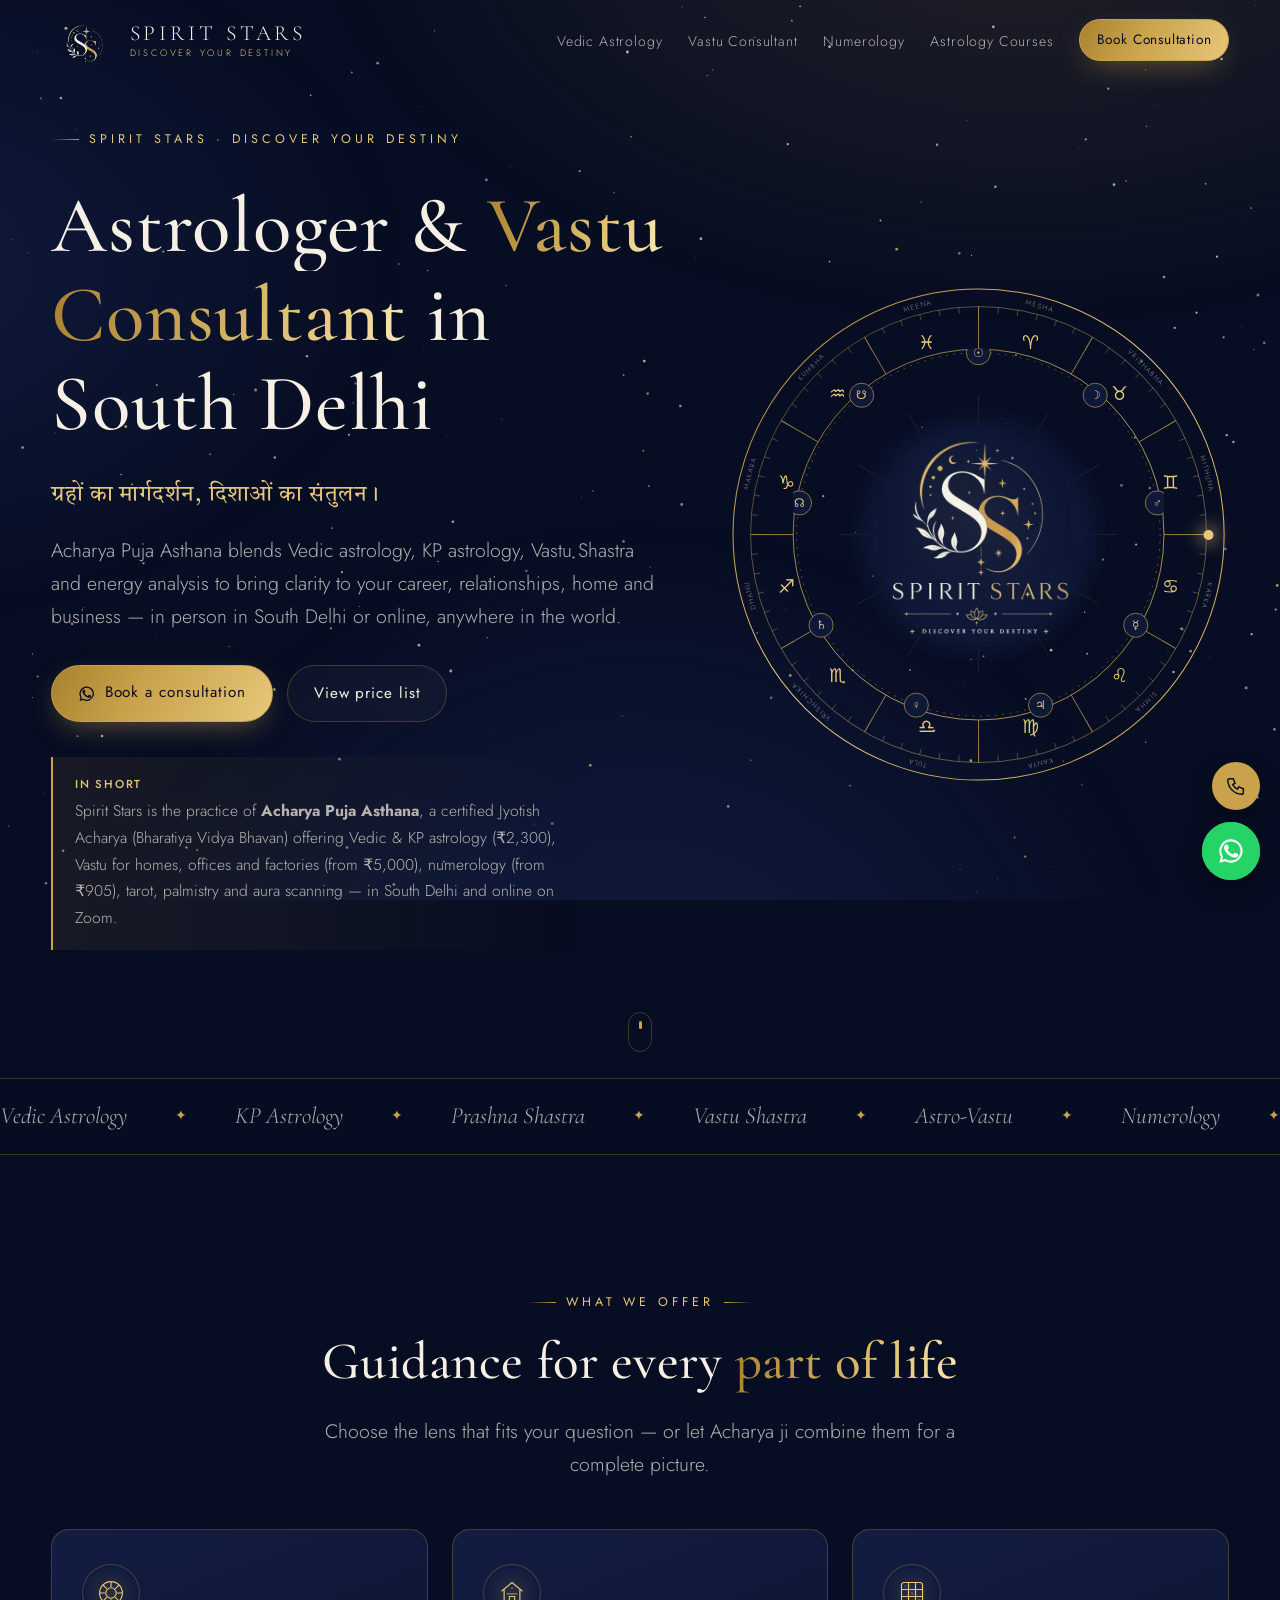
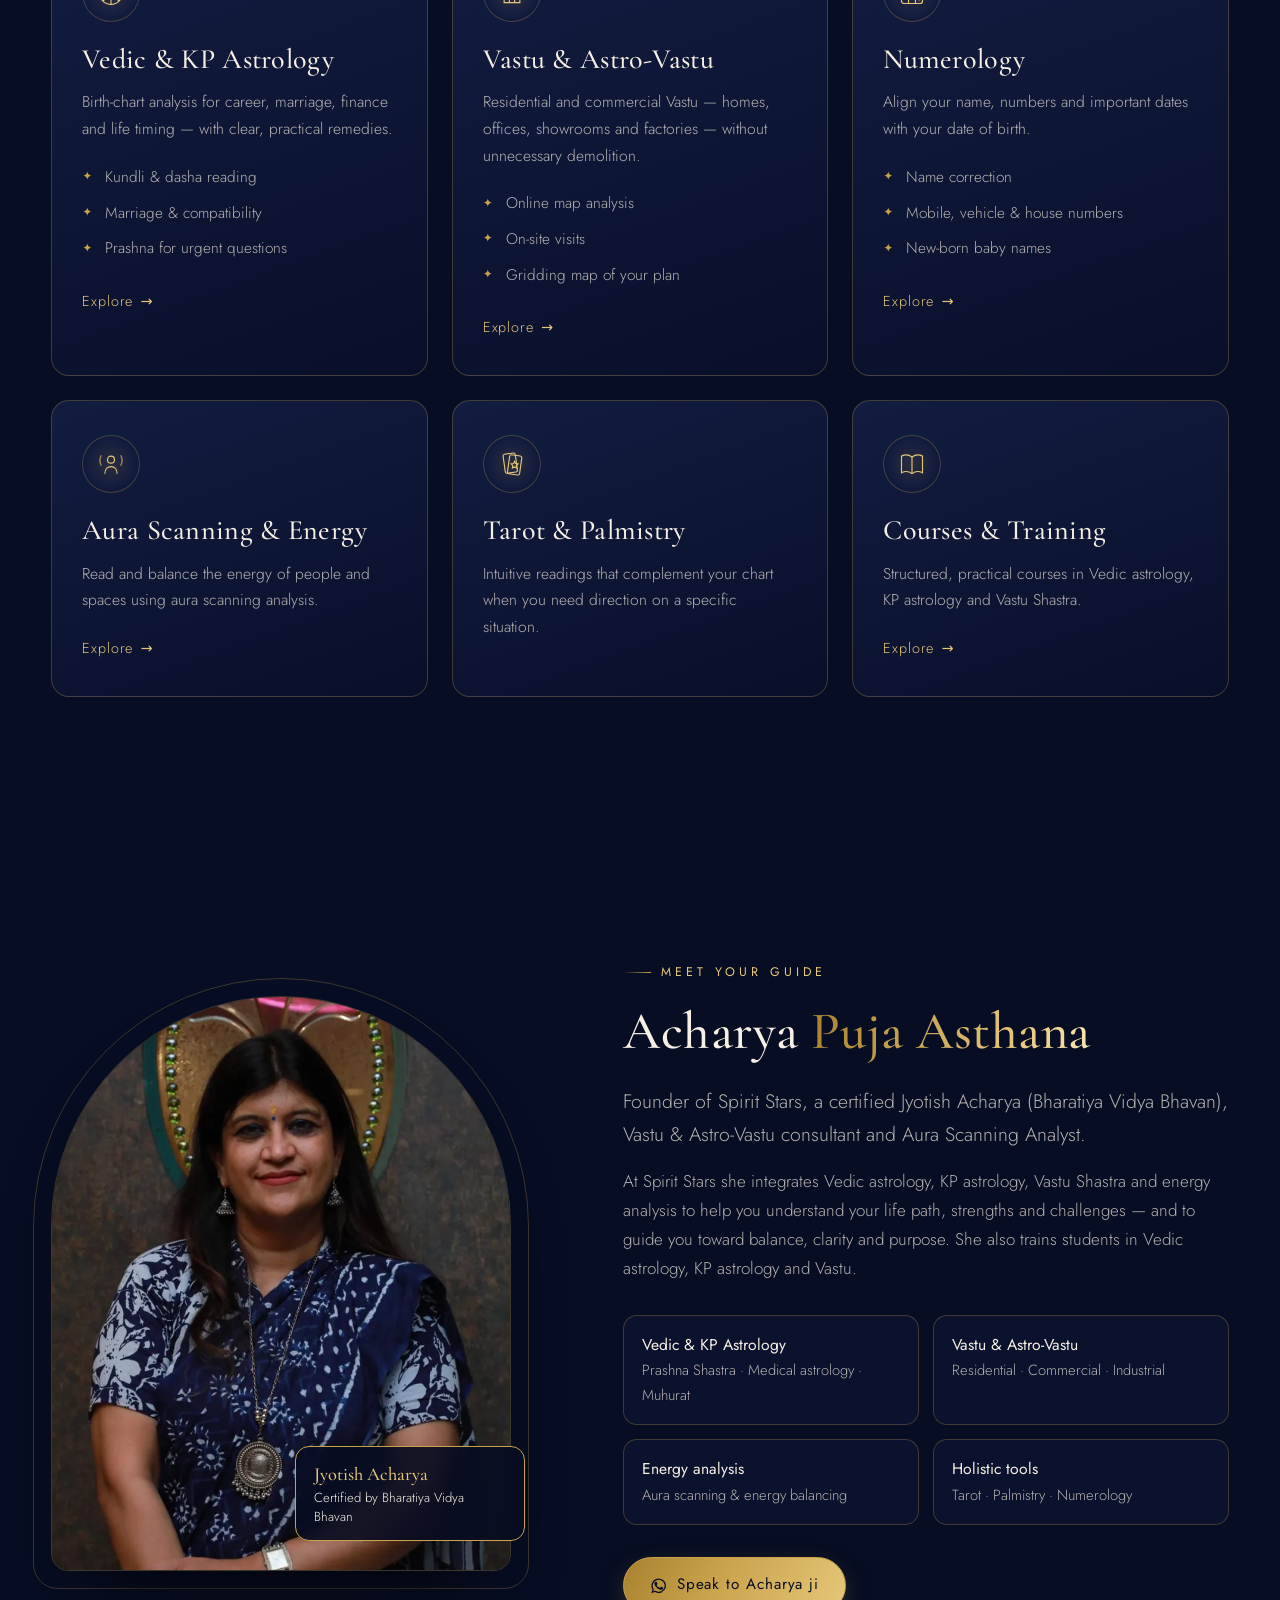
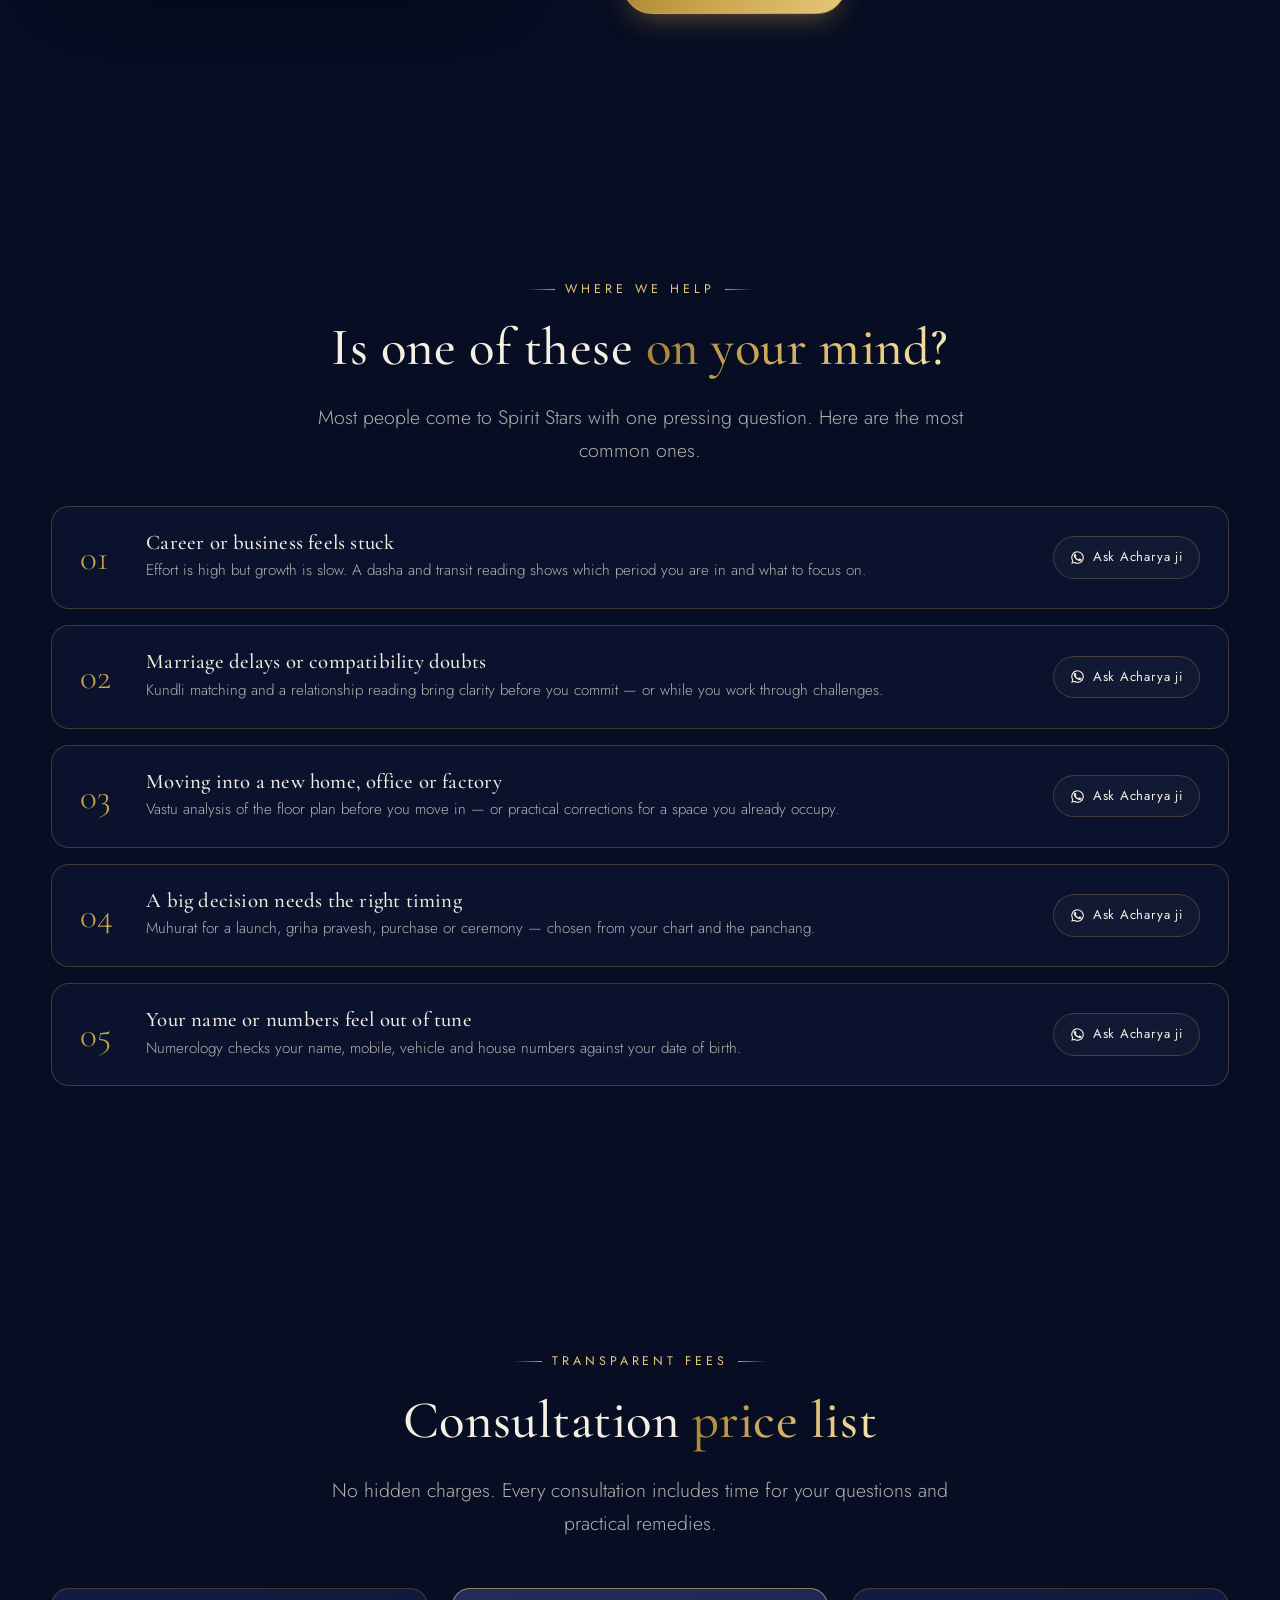
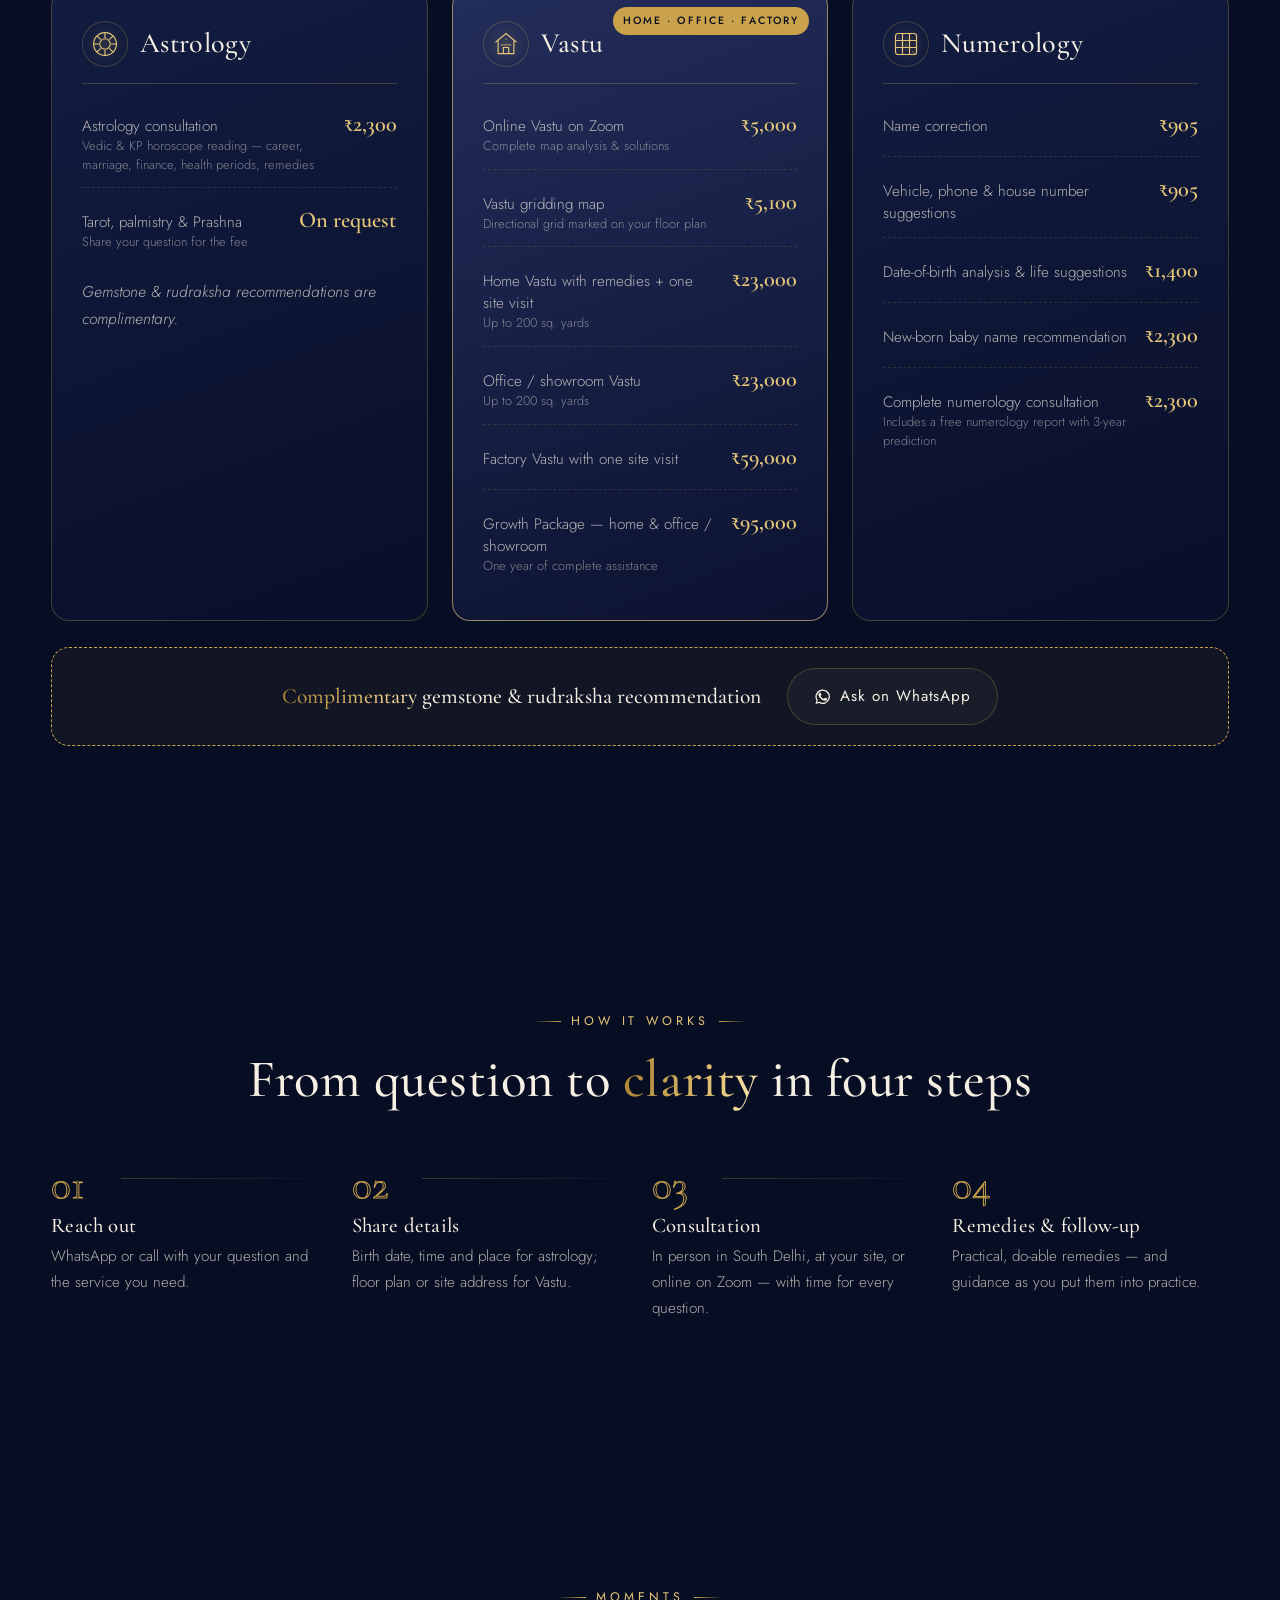
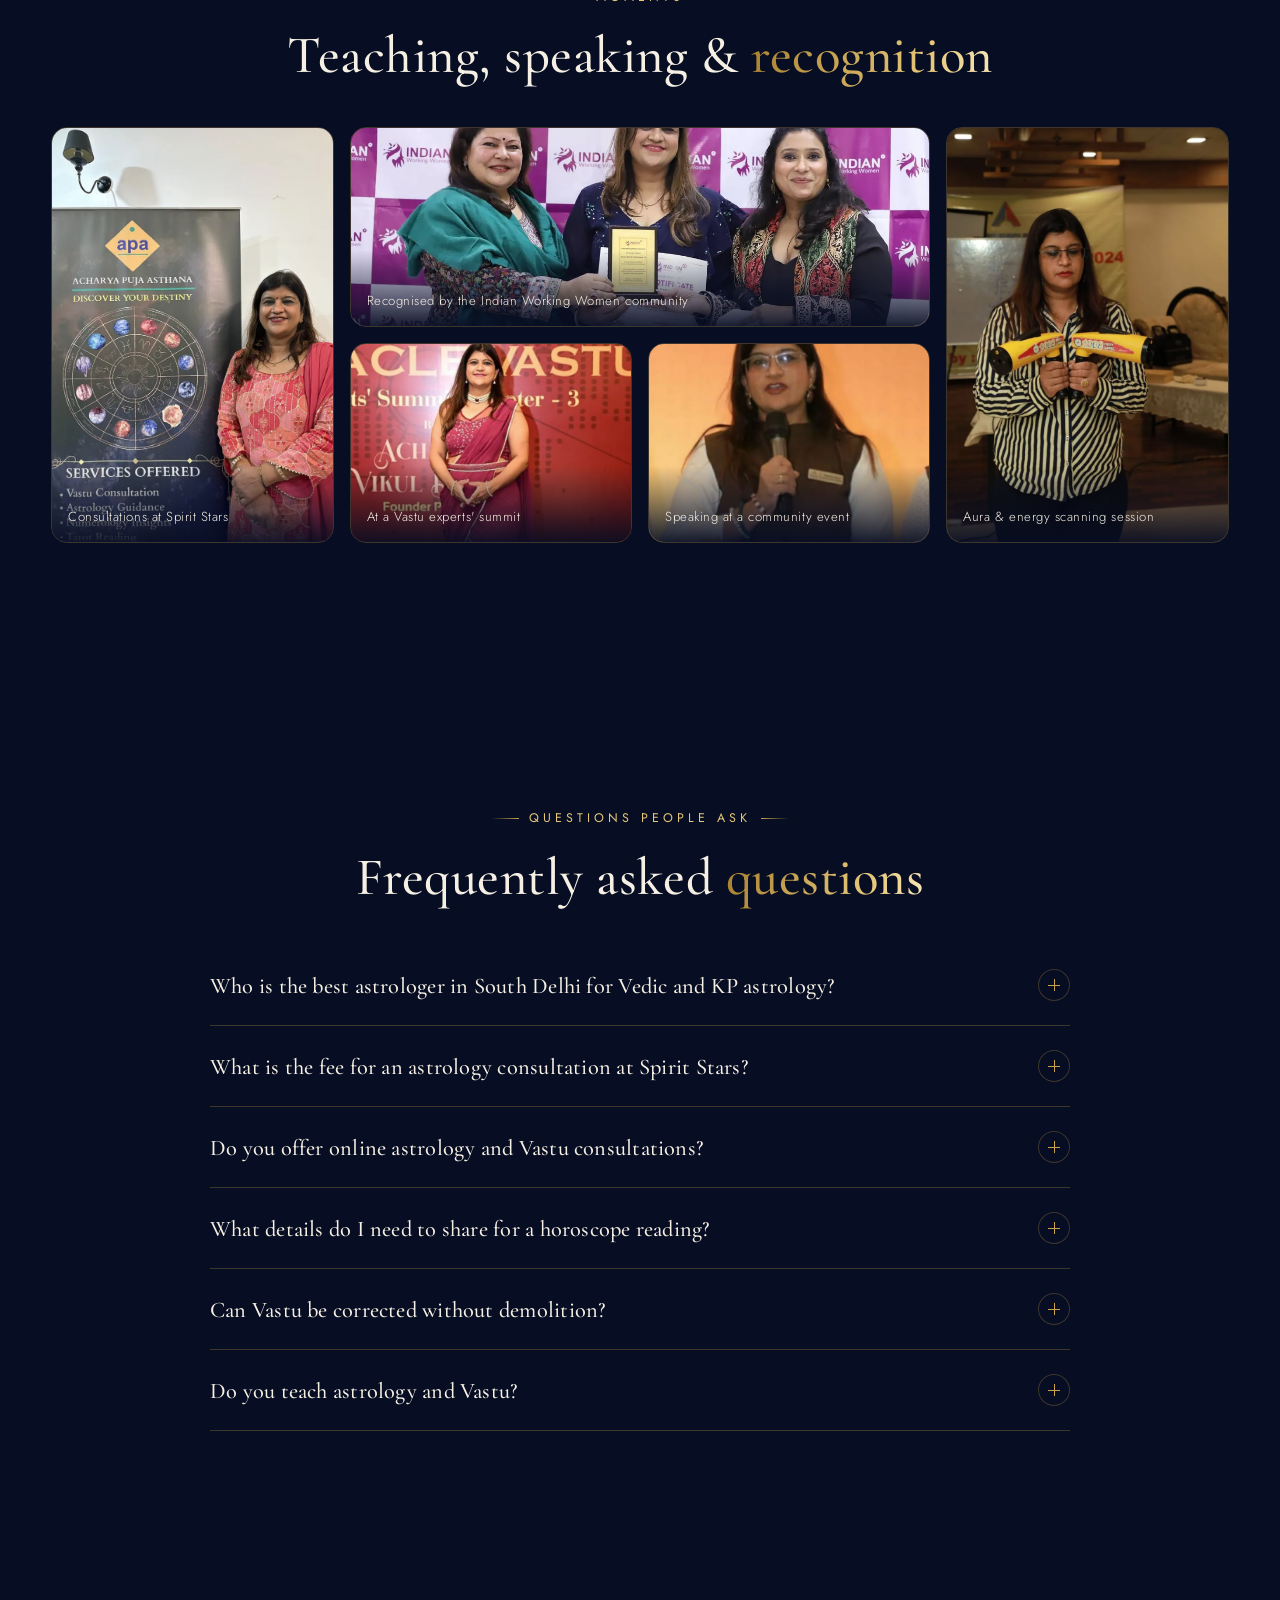
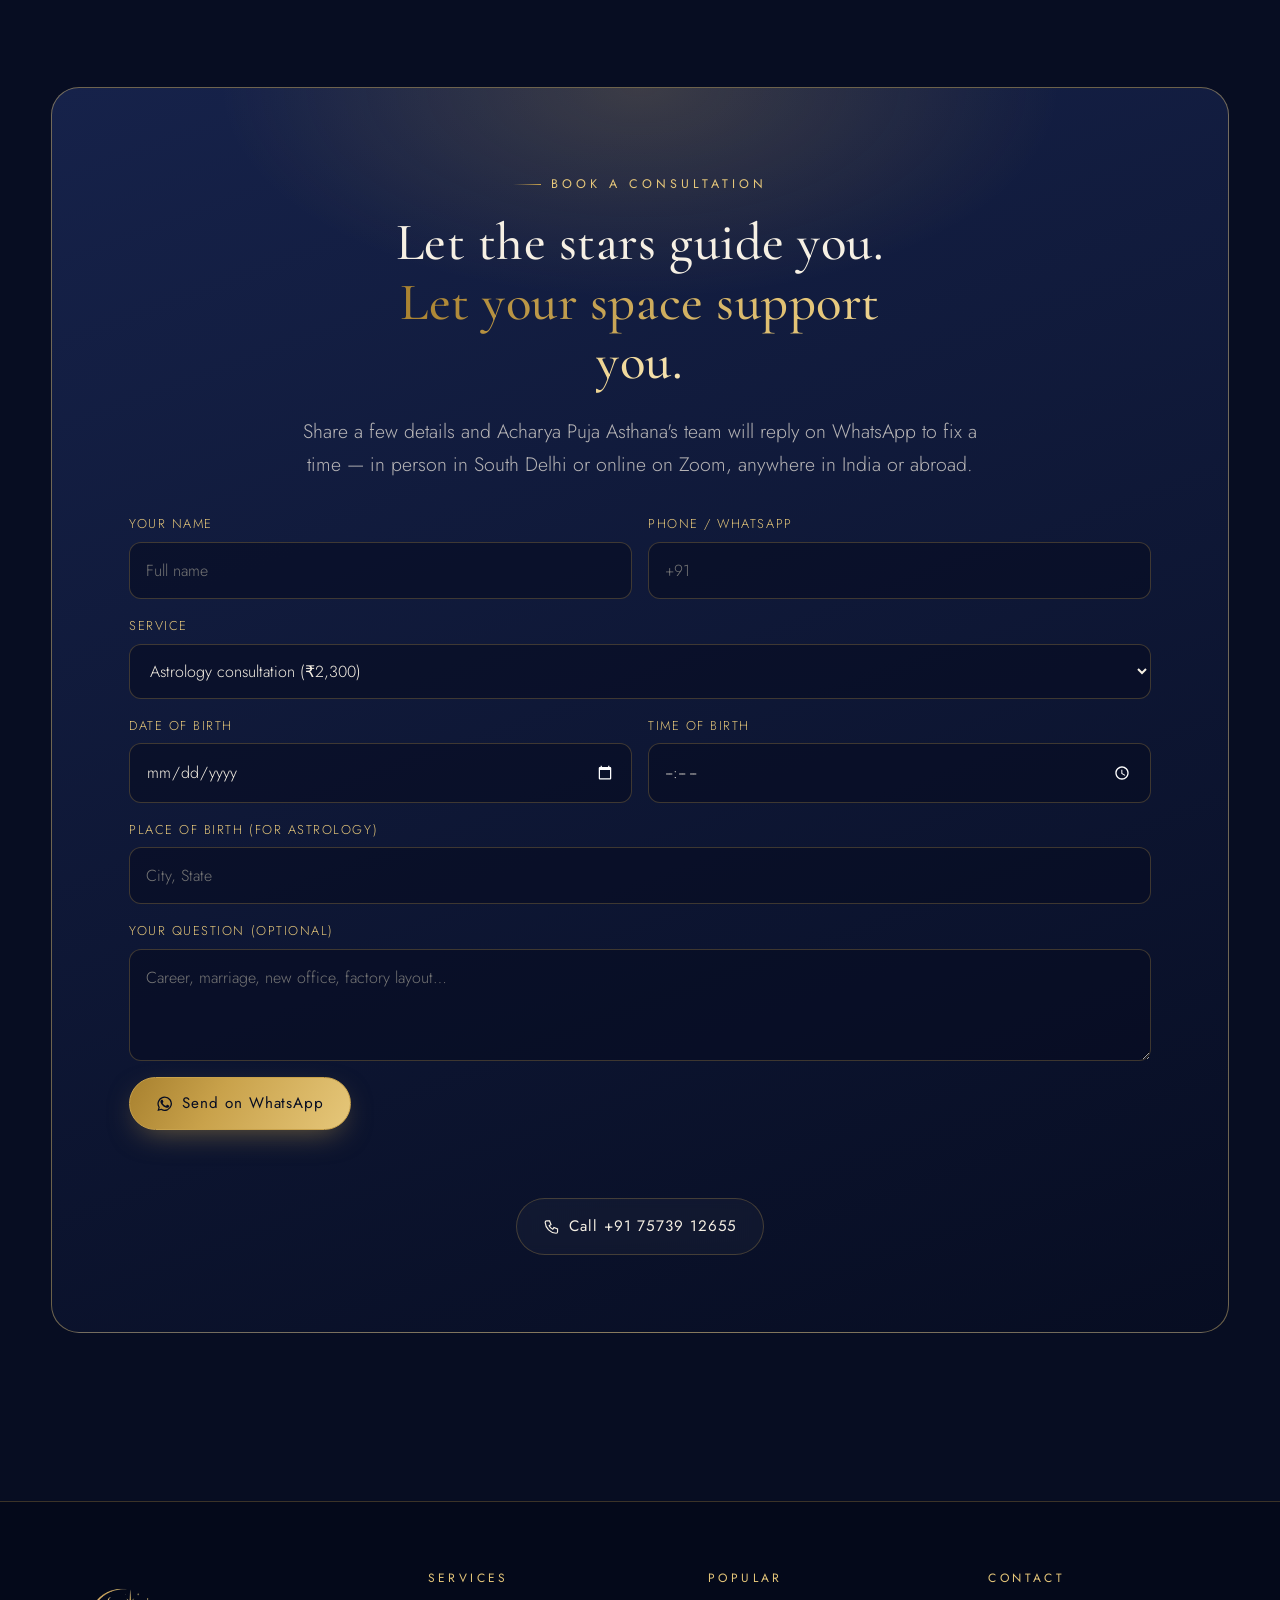
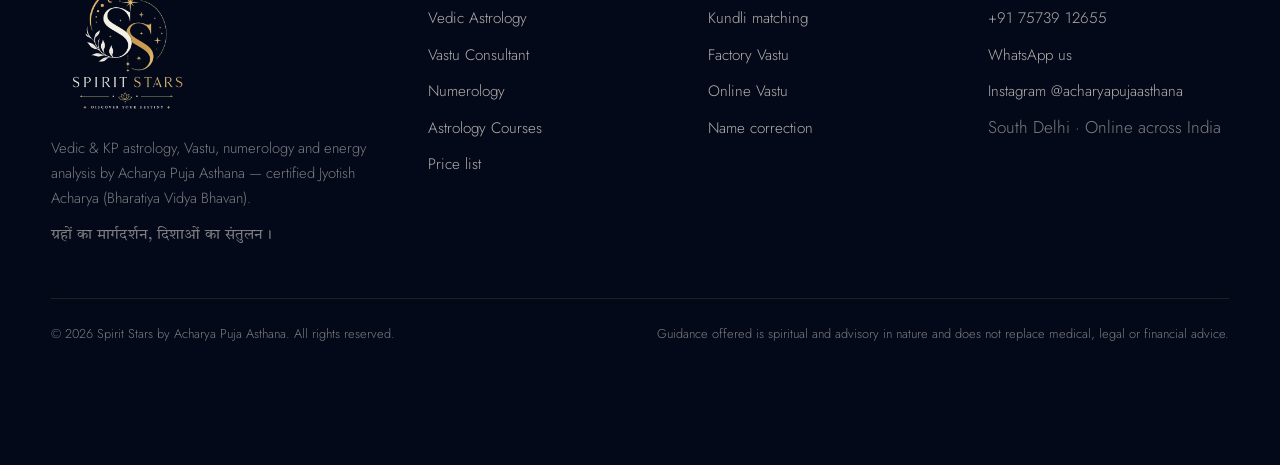
==== index.html @ 0082b8ee "first commit" ====
<!DOCTYPE html>
<html lang="en-IN">
<head>
<meta charset="utf-8">
<meta name="viewport" content="width=device-width, initial-scale=1">
<title>Astrologer &amp; Vastu Consultant in South Delhi | Spirit Stars</title>
<meta name="description" content="Vedic &amp; KP astrology, Vastu, numerology and aura scanning by Acharya Puja Asthana, certified Jyotish Acharya (Bharatiya Vidya Bhavan). South Delhi &amp; online. Astrology from ₹2,300.">
<link rel="canonical" href="https://www.spiritstars.in/">
<meta name="robots" content="index,follow,max-image-preview:large">
<meta name="theme-color" content="#070d22">
<meta name="geo.region" content="IN-DL"><meta name="geo.placename" content="South Delhi">
<meta property="og:type" content="website"><meta property="og:site_name" content="Spirit Stars">
<meta property="og:title" content="Astrologer &amp; Vastu Consultant in South Delhi | Spirit Stars"><meta property="og:description" content="Vedic &amp; KP astrology, Vastu, numerology and aura scanning by Acharya Puja Asthana, certified Jyotish Acharya (Bharatiya Vidya Bhavan). South Delhi &amp; online. Astrology from ₹2,300.">
<meta property="og:url" content="https://www.spiritstars.in/"><meta property="og:image" content="https://www.spiritstars.in/assets/img/og-spirit-stars.jpg"><meta property="og:locale" content="en_IN">
<meta name="twitter:card" content="summary_large_image">
<link rel="icon" type="image/png" sizes="48x48" href="assets/img/favicon-48.png">
<link rel="apple-touch-icon" href="assets/img/favicon-180.png">
<link rel="preconnect" href="https://fonts.googleapis.com"><link rel="preconnect" href="https://fonts.gstatic.com" crossorigin>
<link href="https://fonts.googleapis.com/css2?family=Cormorant+Garamond:ital,wght@0,400;0,500;0,600;1,400;1,500&family=Jost:wght@300;400;500&family=Tiro+Devanagari+Hindi&display=swap" rel="stylesheet">
<link rel="stylesheet" href="assets/css/style.css">
<!-- REMARKETING / ANALYTICS: paste the Google tag (GA4 + Google Ads) and Meta Pixel snippets here.
     main.js already fires 'whatsapp_click', 'call_click' and 'generate_lead' events once they exist. -->
<script type="application/ld+json">{"@context": "https://schema.org", "@type": ["ProfessionalService", "LocalBusiness"], "@id": "https://www.spiritstars.in/#business", "name": "Spirit Stars", "alternateName": "Spirit Stars by Acharya Puja Asthana", "slogan": "Discover Your Destiny", "description": "Vedic & KP astrology, Vastu & Astro-Vastu consultation, numerology, tarot and aura scanning in South Delhi and online across India, by Acharya Puja Asthana.", "url": "https://www.spiritstars.in/", "logo": "https://www.spiritstars.in/assets/img/spirit-stars-logo.webp", "image": "https://www.spiritstars.in/assets/img/acharya-puja-asthana-portrait.jpg", "telephone": "+917573912655", "priceRange": "₹905 – ₹95,000", "currenciesAccepted": "INR", "address": {"@type": "PostalAddress", "addressLocality": "South Delhi", "addressRegion": "Delhi", "addressCountry": "IN"}, "areaServed": [{"@type": "Place", "name": "South Delhi"}, {"@type": "Place", "name": "Delhi NCR"}, {"@type": "Country", "name": "India"}], "sameAs": ["https://www.instagram.com/acharyapujaasthana/"], "founder": {"@type": "Person", "@id": "https://www.spiritstars.in/#acharya", "name": "Acharya Puja Asthana", "jobTitle": "Jyotish Acharya, Vastu & Astro-Vastu Consultant, Aura Scanning Analyst", "knowsAbout": ["Vedic astrology", "KP astrology", "Prashna Shastra", "Vastu Shastra", "Astro-Vastu", "Numerology", "Tarot", "Palmistry", "Aura scanning"], "hasCredential": {"@type": "EducationalOccupationalCredential", "credentialCategory": "Jyotish Acharya", "recognizedBy": {"@type": "Organization", "name": "Bharatiya Vidya Bhavan"}}, "sameAs": ["https://www.instagram.com/acharyapujaasthana/"]}, "knowsLanguage": ["en", "hi"]}</script>
<script type="application/ld+json">{"@context": "https://schema.org", "@type": "FAQPage", "mainEntity": [{"@type": "Question", "name": "Who is the best astrologer in South Delhi for Vedic and KP astrology?", "acceptedAnswer": {"@type": "Answer", "text": "Spirit Stars is led by Acharya Puja Asthana, a certified Jyotish Acharya from Bharatiya Vidya Bhavan who practises both Vedic (Parashari) and KP astrology, along with Prashna Shastra. Consultations are available in person in South Delhi and online on Zoom."}}, {"@type": "Question", "name": "What is the fee for an astrology consultation at Spirit Stars?", "acceptedAnswer": {"@type": "Answer", "text": "An astrology consultation is ₹2,300. Vastu starts at ₹5,000 for an online Zoom consultation, and numerology services start at ₹905. The full price list is on this page; gemstone and rudraksha recommendations are complimentary."}}, {"@type": "Question", "name": "Do you offer online astrology and Vastu consultations?", "acceptedAnswer": {"@type": "Answer", "text": "Yes. Astrology, numerology and Vastu map analysis can all be done online on Zoom, so clients anywhere in India or abroad can book. On-site Vastu visits are available for homes, offices, showrooms and factories."}}, {"@type": "Question", "name": "What details do I need to share for a horoscope reading?", "acceptedAnswer": {"@type": "Answer", "text": "Your exact date of birth, time of birth and place of birth. If you are unsure of your birth time, mention it — Prashna (horary) astrology can answer a specific question using the moment it is asked."}}, {"@type": "Question", "name": "Can Vastu be corrected without demolition?", "acceptedAnswer": {"@type": "Answer", "text": "In most cases, yes. Acharya Puja Asthana focuses on practical remedies — placement, colours, elements and directional balancing — before any structural change is considered."}}, {"@type": "Question", "name": "Do you teach astrology and Vastu?", "acceptedAnswer": {"@type": "Answer", "text": "Yes. Spirit Stars runs structured, practical training in Vedic astrology, KP astrology and Vastu Shastra. Message on WhatsApp for the next batch dates."}}]}</script>
<script type="application/ld+json">{"@context": "https://schema.org", "@type": "WebSite", "name": "Spirit Stars", "url": "https://www.spiritstars.in/"}</script>
</head>
<body>
<div class="loader" aria-hidden="true"><img src="assets/img/spirit-stars-mark-light.webp" alt="" width="110" height="73"></div>
<canvas id="sky" aria-hidden="true"></canvas><div class="sky-glow"></div><div class="cursor-glow"></div>
<header class="site-header"><div class="wrap nav">
<a class="brand" href="index.html" aria-label="Spirit Stars home"><img src="assets/img/spirit-stars-mark-light.webp" alt="Spirit Stars logo" width="66" height="44"><span>Spirit Stars<small>DISCOVER YOUR DESTINY</small></span></a>
<nav aria-label="Main"><ul class="menu" id="menu"><li><a href="vedic-astrology-consultation-delhi.html">Vedic Astrology</a></li><li><a href="vastu-consultant-south-delhi.html">Vastu Consultant</a></li><li><a href="numerology-consultation-delhi.html">Numerology</a></li><li><a href="astrology-vastu-course-delhi.html">Astrology Courses</a></li><li><a class="btn btn-gold" href="#book">Book Consultation</a></li></ul></nav>
<button class="burger" aria-label="Open menu" aria-controls="menu" aria-expanded="false"><i></i><i></i><i></i></button>
</div></header>
<main>

<section class="hero"><div class="wrap hero-grid"><div>
<span class="eyebrow rv">Spirit Stars · Discover Your Destiny</span>
<h1 class="split-text">Astrologer &amp; <span class="gold">Vastu Consultant</span> in South Delhi</h1>
<span class="hindi rv d2">ग्रहों का मार्गदर्शन, दिशाओं का संतुलन।</span>
<p class="lead rv d2">Acharya Puja Asthana blends Vedic astrology, KP astrology, Vastu Shastra and energy analysis to bring clarity to your career, relationships, home and business — in person in South Delhi or online, anywhere in the world.</p>
<div class="btn-row rv d3"><a class="btn btn-gold" data-wa="Namaste, I would like to book an astrology consultation with Acharya Puja Asthana." href="https://wa.me/917573912655"><svg viewBox="0 0 24 24" fill="currentColor" aria-hidden="true"><path d="M17.5 14.4c-.3-.1-1.7-.8-2-.9-.3-.1-.5-.1-.7.1-.2.3-.8.9-.9 1.1-.2.2-.3.2-.6.1-.3-.1-1.2-.5-2.4-1.5-.9-.8-1.5-1.8-1.6-2.1-.2-.3 0-.5.1-.6l.4-.5c.1-.2.2-.3.3-.5.1-.2 0-.4 0-.5l-.9-2.2c-.2-.6-.5-.5-.7-.5h-.6c-.2 0-.5.1-.8.4-.3.3-1 1-1 2.5s1.1 2.9 1.2 3.1c.1.2 2.1 3.2 5.1 4.5.7.3 1.3.5 1.7.6.7.2 1.4.2 1.9.1.6-.1 1.7-.7 2-1.4.2-.7.2-1.2.2-1.4-.1-.1-.3-.2-.6-.3zM12 2a10 10 0 0 0-8.6 15.1L2 22l5-1.3A10 10 0 1 0 12 2zm0 18.2c-1.5 0-3-.4-4.3-1.2l-.3-.2-3 .8.8-2.9-.2-.3A8.2 8.2 0 1 1 12 20.2z"/></svg> Book a consultation</a><a class="btn btn-ghost" href="#prices">View price list</a></div>
<div class="hero-tldr rv d3"><b>In short</b>Spirit Stars is the practice of <strong>Acharya Puja Asthana</strong>, a certified Jyotish Acharya (Bharatiya Vidya Bhavan) offering Vedic &amp; KP astrology (₹2,300), Vastu for homes, offices and factories (from ₹5,000), numerology (from ₹905), tarot, palmistry and aura scanning — in South Delhi and online on Zoom.</div>
</div><div class="hero-visual rv" aria-hidden="true"><div class="wheel"></div><div class="wheel-inner"></div><span class="orbit-dot"></span>
<div class="hero-logo"><img src="assets/img/spirit-stars-logo-light.webp" alt="" width="520" height="520"></div></div></div><span class="scroll-cue" aria-hidden="true"></span></section>

<div class="marquee" aria-hidden="true"><div class="marquee-track">
<span>Vedic Astrology</span><span>KP Astrology</span><span>Prashna Shastra</span><span>Vastu Shastra</span><span>Astro-Vastu</span><span>Numerology</span><span>Tarot</span><span>Palmistry</span><span>Aura Scanning</span><span>Muhurat</span><span>Vedic Astrology</span><span>KP Astrology</span><span>Prashna Shastra</span><span>Vastu Shastra</span><span>Astro-Vastu</span><span>Numerology</span><span>Tarot</span><span>Palmistry</span><span>Aura Scanning</span><span>Muhurat</span>
</div></div>

<section id="services"><div class="wrap">
<div class="center"><span class="eyebrow rv">What we offer</span><h2 class="rv d1">Guidance for every <span class='gold'>part of life</span></h2><p class="lead rv d2">Choose the lens that fits your question — or let Acharya ji combine them for a complete picture.</p></div>
<div class="grid g3" style="margin-top:3rem">
<article class="card rv "><div class="icon"><svg viewBox="0 0 32 32" fill="none" stroke="currentColor" stroke-width="1.3" aria-hidden="true"><circle cx="16" cy="16" r="13"/><circle cx="16" cy="16" r="6"/><path d="M16 3v6M16 23v6M3 16h6M23 16h6M6.8 6.8l4.3 4.3M20.9 20.9l4.3 4.3M25.2 6.8l-4.3 4.3M11.1 20.9l-4.3 4.3"/></svg></div><h3>Vedic &amp; KP Astrology</h3><p>Birth-chart analysis for career, marriage, finance and life timing — with clear, practical remedies.</p><ul><li>Kundli &amp; dasha reading</li><li>Marriage &amp; compatibility</li><li>Prashna for urgent questions</li></ul><a class="more" href="vedic-astrology-consultation-delhi.html">Explore</a></article>
<article class="card rv d1"><div class="icon"><svg viewBox="0 0 32 32" fill="none" stroke="currentColor" stroke-width="1.3" aria-hidden="true"><path d="M4 14 16 4l12 10"/><path d="M7 12v15h18V12"/><path d="M13 27v-7h6v7"/><path d="M16 9.5v2M10 17h12" opacity=".6"/></svg></div><h3>Vastu &amp; Astro-Vastu</h3><p>Residential and commercial Vastu — homes, offices, showrooms and factories — without unnecessary demolition.</p><ul><li>Online map analysis</li><li>On-site visits</li><li>Gridding map of your plan</li></ul><a class="more" href="vastu-consultant-south-delhi.html">Explore</a></article>
<article class="card rv d2"><div class="icon"><svg viewBox="0 0 32 32" fill="none" stroke="currentColor" stroke-width="1.3" aria-hidden="true"><rect x="4" y="4" width="24" height="24" rx="3"/><path d="M4 12h24M4 20h24M12 4v24M20 4v24"/><text x="8" y="10.5" font-size="5" fill="currentColor" stroke="none" text-anchor="middle">1</text><text x="16" y="18.5" font-size="5" fill="currentColor" stroke="none" text-anchor="middle">5</text><text x="24" y="26.5" font-size="5" fill="currentColor" stroke="none" text-anchor="middle">9</text></svg></div><h3>Numerology</h3><p>Align your name, numbers and important dates with your date of birth.</p><ul><li>Name correction</li><li>Mobile, vehicle &amp; house numbers</li><li>New-born baby names</li></ul><a class="more" href="numerology-consultation-delhi.html">Explore</a></article>
<article class="card rv "><div class="icon"><svg viewBox="0 0 32 32" fill="none" stroke="currentColor" stroke-width="1.3" aria-hidden="true"><circle cx="16" cy="11" r="4"/><path d="M9 27c0-5 3-8 7-8s7 3 7 8"/><path d="M5 18a12 12 0 0 1 0-12M27 6a12 12 0 0 1 0 12" opacity=".7"/></svg></div><h3>Aura Scanning &amp; Energy</h3><p>Read and balance the energy of people and spaces using aura scanning analysis.</p><a class="more" href="vastu-consultant-south-delhi.html#aura">Explore</a></article>
<article class="card rv d1"><div class="icon"><svg viewBox="0 0 32 32" fill="none" stroke="currentColor" stroke-width="1.3" aria-hidden="true"><rect x="7" y="4" width="14" height="22" rx="2" transform="rotate(-8 14 15)"/><rect x="12" y="6" width="14" height="22" rx="2" transform="rotate(8 19 17)"/><path d="m19 13 1.2 2.5 2.8.4-2 2 .5 2.7-2.5-1.3-2.5 1.3.5-2.7-2-2 2.8-.4z"/></svg></div><h3>Tarot &amp; Palmistry</h3><p>Intuitive readings that complement your chart when you need direction on a specific situation.</p></article>
<article class="card rv d2"><div class="icon"><svg viewBox="0 0 32 32" fill="none" stroke="currentColor" stroke-width="1.3" aria-hidden="true"><path d="M4 7c4-2 8-2 12 1 4-3 8-3 12-1v19c-4-2-8-2-12 1-4-3-8-3-12-1z"/><path d="M16 8v19"/></svg></div><h3>Courses &amp; Training</h3><p>Structured, practical courses in Vedic astrology, KP astrology and Vastu Shastra.</p><a class="more" href="astrology-vastu-course-delhi.html">Explore</a></article>
</div></div></section>

<section id="about"><div class="wrap split">
<div class="portrait-wrap rv"><div class="portrait"><img src="assets/img/acharya-puja-asthana-portrait.webp" alt="Acharya Puja Asthana, founder of Spirit Stars, astrologer and Vastu consultant in South Delhi" width="800" height="1202" loading="lazy"></div>
<div class="badge"><b>Jyotish Acharya</b>Certified by Bharatiya Vidya Bhavan</div></div>
<div>
<span class="eyebrow rv">Meet your guide</span>
<h2 class="rv d1">Acharya <span class="gold">Puja Asthana</span></h2>
<p class="lead rv d2">Founder of Spirit Stars, a certified Jyotish Acharya (Bharatiya Vidya Bhavan), Vastu &amp; Astro-Vastu consultant and Aura Scanning Analyst.</p>
<p class="rv d2" style="color:var(--mist);margin-top:1rem">At Spirit Stars she integrates Vedic astrology, KP astrology, Vastu Shastra and energy analysis to help you understand your life path, strengths and challenges — and to guide you toward balance, clarity and purpose. She also trains students in Vedic astrology, KP astrology and Vastu.</p>
<!-- FOUNDER STORY: add 3–4 lines of Acharya ji's own journey here (how she came to Jyotish, a turning point). True, personal stories build the most trust. -->
<div class="creds">
<div class="cred rv"><b>Vedic &amp; KP Astrology</b>Prashna Shastra · Medical astrology · Muhurat</div>
<div class="cred rv d1"><b>Vastu &amp; Astro-Vastu</b>Residential · Commercial · Industrial</div>
<div class="cred rv d2"><b>Energy analysis</b>Aura scanning &amp; energy balancing</div>
<div class="cred rv d3"><b>Holistic tools</b>Tarot · Palmistry · Numerology</div>
</div>
<div class="btn-row rv"><a class="btn btn-gold" data-wa="Namaste Acharya Puja ji, I would like to speak with you about a consultation." href="https://wa.me/917573912655"><svg viewBox="0 0 24 24" fill="currentColor" aria-hidden="true"><path d="M17.5 14.4c-.3-.1-1.7-.8-2-.9-.3-.1-.5-.1-.7.1-.2.3-.8.9-.9 1.1-.2.2-.3.2-.6.1-.3-.1-1.2-.5-2.4-1.5-.9-.8-1.5-1.8-1.6-2.1-.2-.3 0-.5.1-.6l.4-.5c.1-.2.2-.3.3-.5.1-.2 0-.4 0-.5l-.9-2.2c-.2-.6-.5-.5-.7-.5h-.6c-.2 0-.5.1-.8.4-.3.3-1 1-1 2.5s1.1 2.9 1.2 3.1c.1.2 2.1 3.2 5.1 4.5.7.3 1.3.5 1.7.6.7.2 1.4.2 1.9.1.6-.1 1.7-.7 2-1.4.2-.7.2-1.2.2-1.4-.1-.1-.3-.2-.6-.3zM12 2a10 10 0 0 0-8.6 15.1L2 22l5-1.3A10 10 0 1 0 12 2zm0 18.2c-1.5 0-3-.4-4.3-1.2l-.3-.2-3 .8.8-2.9-.2-.3A8.2 8.2 0 1 1 12 20.2z"/></svg> Speak to Acharya ji</a></div>
</div></div></section>

<section id="concerns"><div class="wrap">
<div class="center"><span class="eyebrow rv">Where we help</span><h2 class="rv d1">Is one of these <span class='gold'>on your mind?</span></h2><p class="lead rv d2">Most people come to Spirit Stars with one pressing question. Here are the most common ones.</p></div>
<div class="pains"><div class="pain rv"><span class="n">01</span><div><h3>Career or business feels stuck</h3><p>Effort is high but growth is slow. A dasha and transit reading shows which period you are in and what to focus on.</p></div><a class="btn btn-ghost" data-wa="Namaste, I would like guidance on my career / business. My birth details are:" href="https://wa.me/917573912655"><svg viewBox="0 0 24 24" fill="currentColor" aria-hidden="true"><path d="M17.5 14.4c-.3-.1-1.7-.8-2-.9-.3-.1-.5-.1-.7.1-.2.3-.8.9-.9 1.1-.2.2-.3.2-.6.1-.3-.1-1.2-.5-2.4-1.5-.9-.8-1.5-1.8-1.6-2.1-.2-.3 0-.5.1-.6l.4-.5c.1-.2.2-.3.3-.5.1-.2 0-.4 0-.5l-.9-2.2c-.2-.6-.5-.5-.7-.5h-.6c-.2 0-.5.1-.8.4-.3.3-1 1-1 2.5s1.1 2.9 1.2 3.1c.1.2 2.1 3.2 5.1 4.5.7.3 1.3.5 1.7.6.7.2 1.4.2 1.9.1.6-.1 1.7-.7 2-1.4.2-.7.2-1.2.2-1.4-.1-.1-.3-.2-.6-.3zM12 2a10 10 0 0 0-8.6 15.1L2 22l5-1.3A10 10 0 1 0 12 2zm0 18.2c-1.5 0-3-.4-4.3-1.2l-.3-.2-3 .8.8-2.9-.2-.3A8.2 8.2 0 1 1 12 20.2z"/></svg> Ask Acharya ji</a></div><div class="pain rv"><span class="n">02</span><div><h3>Marriage delays or compatibility doubts</h3><p>Kundli matching and a relationship reading bring clarity before you commit — or while you work through challenges.</p></div><a class="btn btn-ghost" data-wa="Namaste, I would like kundli matching / marriage guidance." href="https://wa.me/917573912655"><svg viewBox="0 0 24 24" fill="currentColor" aria-hidden="true"><path d="M17.5 14.4c-.3-.1-1.7-.8-2-.9-.3-.1-.5-.1-.7.1-.2.3-.8.9-.9 1.1-.2.2-.3.2-.6.1-.3-.1-1.2-.5-2.4-1.5-.9-.8-1.5-1.8-1.6-2.1-.2-.3 0-.5.1-.6l.4-.5c.1-.2.2-.3.3-.5.1-.2 0-.4 0-.5l-.9-2.2c-.2-.6-.5-.5-.7-.5h-.6c-.2 0-.5.1-.8.4-.3.3-1 1-1 2.5s1.1 2.9 1.2 3.1c.1.2 2.1 3.2 5.1 4.5.7.3 1.3.5 1.7.6.7.2 1.4.2 1.9.1.6-.1 1.7-.7 2-1.4.2-.7.2-1.2.2-1.4-.1-.1-.3-.2-.6-.3zM12 2a10 10 0 0 0-8.6 15.1L2 22l5-1.3A10 10 0 1 0 12 2zm0 18.2c-1.5 0-3-.4-4.3-1.2l-.3-.2-3 .8.8-2.9-.2-.3A8.2 8.2 0 1 1 12 20.2z"/></svg> Ask Acharya ji</a></div><div class="pain rv"><span class="n">03</span><div><h3>Moving into a new home, office or factory</h3><p>Vastu analysis of the floor plan before you move in — or practical corrections for a space you already occupy.</p></div><a class="btn btn-ghost" data-wa="Namaste, I need a Vastu consultation for my property." href="https://wa.me/917573912655"><svg viewBox="0 0 24 24" fill="currentColor" aria-hidden="true"><path d="M17.5 14.4c-.3-.1-1.7-.8-2-.9-.3-.1-.5-.1-.7.1-.2.3-.8.9-.9 1.1-.2.2-.3.2-.6.1-.3-.1-1.2-.5-2.4-1.5-.9-.8-1.5-1.8-1.6-2.1-.2-.3 0-.5.1-.6l.4-.5c.1-.2.2-.3.3-.5.1-.2 0-.4 0-.5l-.9-2.2c-.2-.6-.5-.5-.7-.5h-.6c-.2 0-.5.1-.8.4-.3.3-1 1-1 2.5s1.1 2.9 1.2 3.1c.1.2 2.1 3.2 5.1 4.5.7.3 1.3.5 1.7.6.7.2 1.4.2 1.9.1.6-.1 1.7-.7 2-1.4.2-.7.2-1.2.2-1.4-.1-.1-.3-.2-.6-.3zM12 2a10 10 0 0 0-8.6 15.1L2 22l5-1.3A10 10 0 1 0 12 2zm0 18.2c-1.5 0-3-.4-4.3-1.2l-.3-.2-3 .8.8-2.9-.2-.3A8.2 8.2 0 1 1 12 20.2z"/></svg> Ask Acharya ji</a></div><div class="pain rv"><span class="n">04</span><div><h3>A big decision needs the right timing</h3><p>Muhurat for a launch, griha pravesh, purchase or ceremony — chosen from your chart and the panchang.</p></div><a class="btn btn-ghost" data-wa="Namaste, I need a muhurat for an important event." href="https://wa.me/917573912655"><svg viewBox="0 0 24 24" fill="currentColor" aria-hidden="true"><path d="M17.5 14.4c-.3-.1-1.7-.8-2-.9-.3-.1-.5-.1-.7.1-.2.3-.8.9-.9 1.1-.2.2-.3.2-.6.1-.3-.1-1.2-.5-2.4-1.5-.9-.8-1.5-1.8-1.6-2.1-.2-.3 0-.5.1-.6l.4-.5c.1-.2.2-.3.3-.5.1-.2 0-.4 0-.5l-.9-2.2c-.2-.6-.5-.5-.7-.5h-.6c-.2 0-.5.1-.8.4-.3.3-1 1-1 2.5s1.1 2.9 1.2 3.1c.1.2 2.1 3.2 5.1 4.5.7.3 1.3.5 1.7.6.7.2 1.4.2 1.9.1.6-.1 1.7-.7 2-1.4.2-.7.2-1.2.2-1.4-.1-.1-.3-.2-.6-.3zM12 2a10 10 0 0 0-8.6 15.1L2 22l5-1.3A10 10 0 1 0 12 2zm0 18.2c-1.5 0-3-.4-4.3-1.2l-.3-.2-3 .8.8-2.9-.2-.3A8.2 8.2 0 1 1 12 20.2z"/></svg> Ask Acharya ji</a></div><div class="pain rv"><span class="n">05</span><div><h3>Your name or numbers feel out of tune</h3><p>Numerology checks your name, mobile, vehicle and house numbers against your date of birth.</p></div><a class="btn btn-ghost" data-wa="Namaste, I would like a numerology consultation." href="https://wa.me/917573912655"><svg viewBox="0 0 24 24" fill="currentColor" aria-hidden="true"><path d="M17.5 14.4c-.3-.1-1.7-.8-2-.9-.3-.1-.5-.1-.7.1-.2.3-.8.9-.9 1.1-.2.2-.3.2-.6.1-.3-.1-1.2-.5-2.4-1.5-.9-.8-1.5-1.8-1.6-2.1-.2-.3 0-.5.1-.6l.4-.5c.1-.2.2-.3.3-.5.1-.2 0-.4 0-.5l-.9-2.2c-.2-.6-.5-.5-.7-.5h-.6c-.2 0-.5.1-.8.4-.3.3-1 1-1 2.5s1.1 2.9 1.2 3.1c.1.2 2.1 3.2 5.1 4.5.7.3 1.3.5 1.7.6.7.2 1.4.2 1.9.1.6-.1 1.7-.7 2-1.4.2-.7.2-1.2.2-1.4-.1-.1-.3-.2-.6-.3zM12 2a10 10 0 0 0-8.6 15.1L2 22l5-1.3A10 10 0 1 0 12 2zm0 18.2c-1.5 0-3-.4-4.3-1.2l-.3-.2-3 .8.8-2.9-.2-.3A8.2 8.2 0 1 1 12 20.2z"/></svg> Ask Acharya ji</a></div></div>
</div></section>

<section id="prices"><div class="wrap">
<div class="center"><span class="eyebrow rv">Transparent fees</span><h2 class="rv d1">Consultation <span class='gold'>price list</span></h2><p class="lead rv d2">No hidden charges. Every consultation includes time for your questions and practical remedies.</p></div>
<div class="prices" style="margin-top:3rem">
<article class="card price-card rv">
<h3><span class="icon" style="margin:0;width:46px;height:46px"><svg viewBox="0 0 32 32" fill="none" stroke="currentColor" stroke-width="1.3" aria-hidden="true"><circle cx="16" cy="16" r="13"/><circle cx="16" cy="16" r="6"/><path d="M16 3v6M16 23v6M3 16h6M23 16h6M6.8 6.8l4.3 4.3M20.9 20.9l4.3 4.3M25.2 6.8l-4.3 4.3M11.1 20.9l-4.3 4.3"/></svg></span>Astrology</h3><div class="price-row"><span>Astrology consultation<small>Vedic &amp; KP horoscope reading — career, marriage, finance, health periods, remedies</small></span><b>₹2,300</b></div><div class="price-row"><span>Tarot, palmistry &amp; Prashna<small>Share your question for the fee</small></span><b>On request</b></div><p class="price-note">Gemstone &amp; rudraksha recommendations are complimentary.</p></article>
<article class="card price-card rv featured"><span class="tag">Home · Office · Factory</span>
<h3><span class="icon" style="margin:0;width:46px;height:46px"><svg viewBox="0 0 32 32" fill="none" stroke="currentColor" stroke-width="1.3" aria-hidden="true"><path d="M4 14 16 4l12 10"/><path d="M7 12v15h18V12"/><path d="M13 27v-7h6v7"/><path d="M16 9.5v2M10 17h12" opacity=".6"/></svg></span>Vastu</h3><div class="price-row"><span>Online Vastu on Zoom<small>Complete map analysis &amp; solutions</small></span><b>₹5,000</b></div><div class="price-row"><span>Vastu gridding map<small>Directional grid marked on your floor plan</small></span><b>₹5,100</b></div><div class="price-row"><span>Home Vastu with remedies + one site visit<small>Up to 200 sq. yards</small></span><b>₹23,000</b></div><div class="price-row"><span>Office / showroom Vastu<small>Up to 200 sq. yards</small></span><b>₹23,000</b></div><div class="price-row"><span>Factory Vastu with one site visit</span><b>₹59,000</b></div><div class="price-row"><span>Growth Package — home &amp; office / showroom<small>One year of complete assistance</small></span><b>₹95,000</b></div></article>
<article class="card price-card rv">
<h3><span class="icon" style="margin:0;width:46px;height:46px"><svg viewBox="0 0 32 32" fill="none" stroke="currentColor" stroke-width="1.3" aria-hidden="true"><rect x="4" y="4" width="24" height="24" rx="3"/><path d="M4 12h24M4 20h24M12 4v24M20 4v24"/><text x="8" y="10.5" font-size="5" fill="currentColor" stroke="none" text-anchor="middle">1</text><text x="16" y="18.5" font-size="5" fill="currentColor" stroke="none" text-anchor="middle">5</text><text x="24" y="26.5" font-size="5" fill="currentColor" stroke="none" text-anchor="middle">9</text></svg></span>Numerology</h3><div class="price-row"><span>Name correction</span><b>₹905</b></div><div class="price-row"><span>Vehicle, phone &amp; house number suggestions</span><b>₹905</b></div><div class="price-row"><span>Date-of-birth analysis &amp; life suggestions</span><b>₹1,400</b></div><div class="price-row"><span>New-born baby name recommendation</span><b>₹2,300</b></div><div class="price-row"><span>Complete numerology consultation<small>Includes a free numerology report with 3-year prediction</small></span><b>₹2,300</b></div></article>
</div>
<div class="free-strip rv"><strong><span class="gold">Complimentary</span> gemstone &amp; rudraksha recommendation</strong><a class="btn btn-ghost" data-wa="Namaste, I would like a gemstone / rudraksha recommendation." href="https://wa.me/917573912655"><svg viewBox="0 0 24 24" fill="currentColor" aria-hidden="true"><path d="M17.5 14.4c-.3-.1-1.7-.8-2-.9-.3-.1-.5-.1-.7.1-.2.3-.8.9-.9 1.1-.2.2-.3.2-.6.1-.3-.1-1.2-.5-2.4-1.5-.9-.8-1.5-1.8-1.6-2.1-.2-.3 0-.5.1-.6l.4-.5c.1-.2.2-.3.3-.5.1-.2 0-.4 0-.5l-.9-2.2c-.2-.6-.5-.5-.7-.5h-.6c-.2 0-.5.1-.8.4-.3.3-1 1-1 2.5s1.1 2.9 1.2 3.1c.1.2 2.1 3.2 5.1 4.5.7.3 1.3.5 1.7.6.7.2 1.4.2 1.9.1.6-.1 1.7-.7 2-1.4.2-.7.2-1.2.2-1.4-.1-.1-.3-.2-.6-.3zM12 2a10 10 0 0 0-8.6 15.1L2 22l5-1.3A10 10 0 1 0 12 2zm0 18.2c-1.5 0-3-.4-4.3-1.2l-.3-.2-3 .8.8-2.9-.2-.3A8.2 8.2 0 1 1 12 20.2z"/></svg> Ask on WhatsApp</a></div>
</div></section>

<section id="process"><div class="wrap">
<div class="center"><span class="eyebrow rv">How it works</span><h2 class="rv d1">From question to <span class='gold'>clarity</span> in four steps</h2></div>
<div class="steps">
<div class="step rv"><h3>Reach out</h3><p>WhatsApp or call with your question and the service you need.</p></div>
<div class="step rv d1"><h3>Share details</h3><p>Birth date, time and place for astrology; floor plan or site address for Vastu.</p></div>
<div class="step rv d2"><h3>Consultation</h3><p>In person in South Delhi, at your site, or online on Zoom — with time for every question.</p></div>
<div class="step rv d3"><h3>Remedies &amp; follow-up</h3><p>Practical, do-able remedies — and guidance as you put them into practice.</p></div>
</div>
</div></section>

<section id="gallery"><div class="wrap">
<div class="center"><span class="eyebrow rv">Moments</span><h2 class="rv d1">Teaching, speaking &amp; <span class='gold'>recognition</span></h2></div>
<div class="gallery">
<figure class="tall rv"><img src="assets/img/acharya-puja-asthana-spirit-stars.webp" alt="Acharya Puja Asthana beside the Spirit Stars services banner" loading="lazy" width="800" height="1067"><figcaption>Consultations at Spirit Stars</figcaption></figure>
<figure class="wide rv d1"><img src="assets/img/indian-working-women-award.webp" alt="Acharya Puja Asthana receiving recognition at an Indian Working Women business meet" loading="lazy" width="1100" height="733"><figcaption>Recognised by the Indian Working Women community</figcaption></figure>
<figure class="tall rv d2"><img src="assets/img/aura-energy-scanning.webp" alt="Aura and energy scanning session with energy scanners" loading="lazy" width="800" height="1202"><figcaption>Aura &amp; energy scanning session</figcaption></figure>
<figure class="rv d1"><img src="assets/img/vastu-experts-summit.webp" alt="Acharya Puja Asthana at a Vastu experts' summit" loading="lazy" width="720" height="678"><figcaption>At a Vastu experts' summit</figcaption></figure>
<figure class="rv d2"><img src="assets/img/acharya-puja-asthana-speaking.webp" alt="Acharya Puja Asthana speaking at a community event" loading="lazy" width="640" height="640"><figcaption>Speaking at a community event</figcaption></figure>
</div>
</div></section>

<!-- TESTIMONIALS: add 3–6 REAL client reviews (with permission) or embed Google reviews here once the Google Business Profile is live. Do not add invented reviews. -->

<section id="faq"><div class="wrap">
<div class="center"><span class="eyebrow rv">Questions people ask</span><h2 class="rv d1">Frequently asked <span class='gold'>questions</span></h2></div>
<div class="faq"><details class="rv"><summary><h3>Who is the best astrologer in South Delhi for Vedic and KP astrology?</h3></summary><div class="ans"><p>Spirit Stars is led by Acharya Puja Asthana, a certified Jyotish Acharya from Bharatiya Vidya Bhavan who practises both Vedic (Parashari) and KP astrology, along with Prashna Shastra. Consultations are available in person in South Delhi and online on Zoom.</p></div></details><details class="rv"><summary><h3>What is the fee for an astrology consultation at Spirit Stars?</h3></summary><div class="ans"><p>An astrology consultation is ₹2,300. Vastu starts at ₹5,000 for an online Zoom consultation, and numerology services start at ₹905. The full price list is on this page; gemstone and rudraksha recommendations are complimentary.</p></div></details><details class="rv"><summary><h3>Do you offer online astrology and Vastu consultations?</h3></summary><div class="ans"><p>Yes. Astrology, numerology and Vastu map analysis can all be done online on Zoom, so clients anywhere in India or abroad can book. On-site Vastu visits are available for homes, offices, showrooms and factories.</p></div></details><details class="rv"><summary><h3>What details do I need to share for a horoscope reading?</h3></summary><div class="ans"><p>Your exact date of birth, time of birth and place of birth. If you are unsure of your birth time, mention it — Prashna (horary) astrology can answer a specific question using the moment it is asked.</p></div></details><details class="rv"><summary><h3>Can Vastu be corrected without demolition?</h3></summary><div class="ans"><p>In most cases, yes. Acharya Puja Asthana focuses on practical remedies — placement, colours, elements and directional balancing — before any structural change is considered.</p></div></details><details class="rv"><summary><h3>Do you teach astrology and Vastu?</h3></summary><div class="ans"><p>Yes. Spirit Stars runs structured, practical training in Vedic astrology, KP astrology and Vastu Shastra. Message on WhatsApp for the next batch dates.</p></div></details></div>
</div></section>
<section id="book"><div class="wrap"><div class="cta-band rv">
<span class="eyebrow">Book a consultation</span>
<h2>Let the stars guide you. <span class="gold">Let your space support you.</span></h2>
<p class="lead">Share a few details and Acharya Puja Asthana's team will reply on WhatsApp to fix a time — in person in South Delhi or online on Zoom, anywhere in India or abroad.</p>
<form class="book" novalidate>
<label>Your name<input name="name" autocomplete="name" required placeholder="Full name"></label>
<label>Phone / WhatsApp<input name="phone" type="tel" autocomplete="tel" required placeholder="+91"></label>
<label class="full">Service<select name="service"><option selected>Astrology consultation (₹2,300)</option><option>Online Vastu on Zoom (₹5,000)</option><option>Vastu gridding map (₹5,100)</option><option>Home Vastu with site visit (₹23,000)</option><option>Office / showroom Vastu (₹23,000)</option><option>Factory Vastu (₹59,000)</option><option>Vastu Growth Package (₹95,000)</option><option>Complete numerology (₹2,300)</option><option>Name correction (₹905)</option><option>Baby name (₹2,300)</option><option>Tarot / palmistry</option><option>Astrology or Vastu course enquiry</option><option>Not sure — please guide me</option></select></label>
<label>Date of birth <input name="dob" type="date"></label>
<label>Time of birth <input name="tob" type="time"></label>
<label class="full">Place of birth (for astrology)<input name="pob" placeholder="City, State"></label>
<label class="full">Your question (optional)<textarea name="note" rows="3" placeholder="Career, marriage, new office, factory layout…"></textarea></label>
<button class="btn btn-gold" type="submit"><svg viewBox="0 0 24 24" fill="currentColor" aria-hidden="true"><path d="M17.5 14.4c-.3-.1-1.7-.8-2-.9-.3-.1-.5-.1-.7.1-.2.3-.8.9-.9 1.1-.2.2-.3.2-.6.1-.3-.1-1.2-.5-2.4-1.5-.9-.8-1.5-1.8-1.6-2.1-.2-.3 0-.5.1-.6l.4-.5c.1-.2.2-.3.3-.5.1-.2 0-.4 0-.5l-.9-2.2c-.2-.6-.5-.5-.7-.5h-.6c-.2 0-.5.1-.8.4-.3.3-1 1-1 2.5s1.1 2.9 1.2 3.1c.1.2 2.1 3.2 5.1 4.5.7.3 1.3.5 1.7.6.7.2 1.4.2 1.9.1.6-.1 1.7-.7 2-1.4.2-.7.2-1.2.2-1.4-.1-.1-.3-.2-.6-.3zM12 2a10 10 0 0 0-8.6 15.1L2 22l5-1.3A10 10 0 1 0 12 2zm0 18.2c-1.5 0-3-.4-4.3-1.2l-.3-.2-3 .8.8-2.9-.2-.3A8.2 8.2 0 1 1 12 20.2z"/></svg> Send on WhatsApp</button>
<p class="form-msg" role="status" aria-live="polite"></p>
</form>
<div class="btn-row" style="justify-content:center"><a class="btn btn-ghost" href="tel:+917573912655"><svg viewBox="0 0 24 24" fill="none" stroke="currentColor" stroke-width="1.6" aria-hidden="true"><path d="M5 4h4l2 5-2.5 1.5a11 11 0 0 0 5 5L15 13l5 2v4a2 2 0 0 1-2 2A16 16 0 0 1 3 6a2 2 0 0 1 2-2"/></svg> Call +91 75739 12655</a></div>
</div></div></section>
</main>
<footer><div class="wrap">
<div class="foot">
<div><img class="logo" src="assets/img/spirit-stars-logo-light.webp" alt="Spirit Stars — Discover Your Destiny" width="150" height="150" loading="lazy">
<p>Vedic &amp; KP astrology, Vastu, numerology and energy analysis by Acharya Puja Asthana — certified Jyotish Acharya (Bharatiya Vidya Bhavan).</p>
<p class="hindi" style="margin-top:12px">ग्रहों का मार्गदर्शन, दिशाओं का संतुलन।</p></div>
<div><h4>Services</h4><ul><li><a href="vedic-astrology-consultation-delhi.html">Vedic Astrology</a></li><li><a href="vastu-consultant-south-delhi.html">Vastu Consultant</a></li><li><a href="numerology-consultation-delhi.html">Numerology</a></li><li><a href="astrology-vastu-course-delhi.html">Astrology Courses</a></li><li><a href="index.html#prices">Price list</a></li></ul></div>
<div><h4>Popular</h4><ul><li><a href="vedic-astrology-consultation-delhi.html#kundli-matching">Kundli matching</a></li><li><a href="vastu-consultant-south-delhi.html#factory-vastu">Factory Vastu</a></li><li><a href="vastu-consultant-south-delhi.html#online-vastu">Online Vastu</a></li><li><a href="numerology-consultation-delhi.html#name-correction">Name correction</a></li></ul></div>
<div><h4>Contact</h4><ul>
<li><a href="tel:+917573912655">+91 75739 12655</a></li>
<li><a data-wa="Namaste, I would like to book a consultation with Spirit Stars." href="https://wa.me/917573912655">WhatsApp us</a></li>
<li><a href="https://www.instagram.com/acharyapujaasthana/" target="_blank" rel="noopener">Instagram @acharyapujaasthana</a></li>
<li><span style="color:var(--faint)">South Delhi · Online across India</span></li></ul></div>
</div>
<div class="legal"><span>© <span data-year>2026</span> Spirit Stars by Acharya Puja Asthana. All rights reserved.</span>
<span>Guidance offered is spiritual and advisory in nature and does not replace medical, legal or financial advice.</span></div>
</div></footer>
<div class="float">
<a class="fab call" href="tel:+917573912655" aria-label="Call Spirit Stars"><svg viewBox="0 0 24 24" fill="none" stroke="currentColor" stroke-width="1.6" aria-hidden="true"><path d="M5 4h4l2 5-2.5 1.5a11 11 0 0 0 5 5L15 13l5 2v4a2 2 0 0 1-2 2A16 16 0 0 1 3 6a2 2 0 0 1 2-2"/></svg></a>
<a class="fab wa" data-wa="Namaste, I would like to book a consultation with Spirit Stars." href="https://wa.me/917573912655" aria-label="Chat on WhatsApp"><svg viewBox="0 0 24 24" fill="currentColor" aria-hidden="true"><path d="M17.5 14.4c-.3-.1-1.7-.8-2-.9-.3-.1-.5-.1-.7.1-.2.3-.8.9-.9 1.1-.2.2-.3.2-.6.1-.3-.1-1.2-.5-2.4-1.5-.9-.8-1.5-1.8-1.6-2.1-.2-.3 0-.5.1-.6l.4-.5c.1-.2.2-.3.3-.5.1-.2 0-.4 0-.5l-.9-2.2c-.2-.6-.5-.5-.7-.5h-.6c-.2 0-.5.1-.8.4-.3.3-1 1-1 2.5s1.1 2.9 1.2 3.1c.1.2 2.1 3.2 5.1 4.5.7.3 1.3.5 1.7.6.7.2 1.4.2 1.9.1.6-.1 1.7-.7 2-1.4.2-.7.2-1.2.2-1.4-.1-.1-.3-.2-.6-.3zM12 2a10 10 0 0 0-8.6 15.1L2 22l5-1.3A10 10 0 1 0 12 2zm0 18.2c-1.5 0-3-.4-4.3-1.2l-.3-.2-3 .8.8-2.9-.2-.3A8.2 8.2 0 1 1 12 20.2z"/></svg><span class="fab-label">Ask Acharya ji on WhatsApp</span></a>
</div>
<div class="mbar"><a class="c" href="tel:+917573912655"><svg viewBox="0 0 24 24" fill="none" stroke="currentColor" stroke-width="1.6" aria-hidden="true"><path d="M5 4h4l2 5-2.5 1.5a11 11 0 0 0 5 5L15 13l5 2v4a2 2 0 0 1-2 2A16 16 0 0 1 3 6a2 2 0 0 1 2-2"/></svg> Call</a><a class="w" data-wa="Namaste, I would like to book a consultation with Spirit Stars." href="https://wa.me/917573912655"><svg viewBox="0 0 24 24" fill="currentColor" aria-hidden="true"><path d="M17.5 14.4c-.3-.1-1.7-.8-2-.9-.3-.1-.5-.1-.7.1-.2.3-.8.9-.9 1.1-.2.2-.3.2-.6.1-.3-.1-1.2-.5-2.4-1.5-.9-.8-1.5-1.8-1.6-2.1-.2-.3 0-.5.1-.6l.4-.5c.1-.2.2-.3.3-.5.1-.2 0-.4 0-.5l-.9-2.2c-.2-.6-.5-.5-.7-.5h-.6c-.2 0-.5.1-.8.4-.3.3-1 1-1 2.5s1.1 2.9 1.2 3.1c.1.2 2.1 3.2 5.1 4.5.7.3 1.3.5 1.7.6.7.2 1.4.2 1.9.1.6-.1 1.7-.7 2-1.4.2-.7.2-1.2.2-1.4-.1-.1-.3-.2-.6-.3zM12 2a10 10 0 0 0-8.6 15.1L2 22l5-1.3A10 10 0 1 0 12 2zm0 18.2c-1.5 0-3-.4-4.3-1.2l-.3-.2-3 .8.8-2.9-.2-.3A8.2 8.2 0 1 1 12 20.2z"/></svg> WhatsApp</a></div>
<div class="modal" role="dialog" aria-modal="true" aria-labelledby="exit-title" aria-hidden="true"><div class="modal-box">
<button class="modal-x" aria-label="Close">×</button>
<span class="eyebrow">Before you go</span>
<h3 id="exit-title">A <span class="gold">free</span> gemstone &amp; rudraksha recommendation</h3>
<p>Send your date, time and place of birth on WhatsApp and Acharya Puja Asthana will suggest what suits your chart — no charge.</p>
<a class="btn btn-gold" data-wa="Namaste, I would like my free gemstone / rudraksha recommendation. My birth details are:" href="https://wa.me/917573912655"><svg viewBox="0 0 24 24" fill="currentColor" aria-hidden="true"><path d="M17.5 14.4c-.3-.1-1.7-.8-2-.9-.3-.1-.5-.1-.7.1-.2.3-.8.9-.9 1.1-.2.2-.3.2-.6.1-.3-.1-1.2-.5-2.4-1.5-.9-.8-1.5-1.8-1.6-2.1-.2-.3 0-.5.1-.6l.4-.5c.1-.2.2-.3.3-.5.1-.2 0-.4 0-.5l-.9-2.2c-.2-.6-.5-.5-.7-.5h-.6c-.2 0-.5.1-.8.4-.3.3-1 1-1 2.5s1.1 2.9 1.2 3.1c.1.2 2.1 3.2 5.1 4.5.7.3 1.3.5 1.7.6.7.2 1.4.2 1.9.1.6-.1 1.7-.7 2-1.4.2-.7.2-1.2.2-1.4-.1-.1-.3-.2-.6-.3zM12 2a10 10 0 0 0-8.6 15.1L2 22l5-1.3A10 10 0 1 0 12 2zm0 18.2c-1.5 0-3-.4-4.3-1.2l-.3-.2-3 .8.8-2.9-.2-.3A8.2 8.2 0 1 1 12 20.2z"/></svg> Get my recommendation</a>
</div></div>
<script src="assets/js/main.js" defer></script>
</body></html>
---- assets/css/style.css ----
/* Spirit Stars — Discover Your Destiny
   Palette taken from the logo: midnight navy + antique gold + ivory */
:root{
  --night:#070d22; --navy:#0e1838; --navy-2:#16224a; --ink:#1b2a5c;
  --gold:#c9a24b; --gold-2:#e6c77a; --gold-3:#a8812f;
  --ivory:#f6f0e4; --ivory-2:#ece2cf; --mist:rgba(246,240,228,.72); --faint:rgba(246,240,228,.5);
  --line:rgba(201,162,75,.28);
  --serif:"Cormorant Garamond","Times New Roman",serif;
  --sans:"Jost",system-ui,-apple-system,"Segoe UI",sans-serif;
  --deva:"Tiro Devanagari Hindi","Noto Serif Devanagari",serif;
  --r:18px; --max:1180px;
  --ease:cubic-bezier(.22,.8,.24,1);
}
*{box-sizing:border-box;margin:0;padding:0}
html{scroll-behavior:smooth;-webkit-text-size-adjust:100%}
:root{color-scheme:dark}
body{font-family:var(--sans);font-weight:300;font-size:17px;line-height:1.7;color:var(--ivory);background:var(--night);overflow-x:hidden}
img{max-width:100%;display:block;height:auto}
a{color:inherit;text-decoration:none}
::selection{background:var(--gold);color:var(--night)}
:focus-visible{outline:2px solid var(--gold-2);outline-offset:3px;border-radius:6px}

/* ---------- Sky (fixed animated background) ---------- */
#sky{position:fixed;inset:0;z-index:-2;width:100%;height:100%;display:block}
.sky-glow{position:fixed;inset:0;z-index:-1;pointer-events:none;
  background:radial-gradient(1200px 700px at 80% -10%,rgba(201,162,75,.13),transparent 60%),
             radial-gradient(900px 600px at -10% 30%,rgba(60,90,190,.18),transparent 60%),
             radial-gradient(800px 800px at 50% 120%,rgba(27,42,92,.6),transparent 70%)}
.cursor-glow{position:fixed;width:420px;height:420px;border-radius:50%;pointer-events:none;z-index:-1;
  background:radial-gradient(circle,rgba(230,199,122,.10),transparent 65%);transform:translate(-50%,-50%);left:-500px;top:-500px;transition:opacity .4s}

/* ---------- Layout ---------- */
.wrap{width:min(var(--max),92vw);margin-inline:auto}
section{position:relative;padding:clamp(72px,10vw,130px) 0}
.eyebrow{font-family:var(--sans);font-size:.78rem;letter-spacing:.32em;text-transform:uppercase;color:var(--gold-2);font-weight:400;display:inline-flex;align-items:center;gap:.8em}
.eyebrow::before{content:"";width:28px;height:1px;background:linear-gradient(90deg,transparent,var(--gold))}
h1,h2,h3,h4{font-family:var(--serif);font-weight:500;line-height:1.12;letter-spacing:.01em}
h1{font-size:clamp(2.6rem,6.2vw,5rem)}
h2{font-size:clamp(2rem,4.4vw,3.3rem);margin:.35em 0 .45em}
h3{font-size:clamp(1.4rem,2.2vw,1.75rem)}
p+p{margin-top:1em}
.lead{font-size:clamp(1.05rem,1.6vw,1.22rem);color:var(--mist);max-width:62ch}
.center{text-align:center}.center .lead{margin-inline:auto}.center .eyebrow::after{content:"";width:28px;height:1px;background:linear-gradient(90deg,var(--gold),transparent)}
.gold{background:linear-gradient(100deg,var(--gold-3) 0%,var(--gold-2) 30%,#fff3cf 45%,var(--gold-2) 60%,var(--gold) 100%);background-size:250% 100%;
  -webkit-background-clip:text;background-clip:text;color:transparent;animation:shimmer 7s linear infinite}
@keyframes shimmer{0%{background-position:120% 0}100%{background-position:-120% 0}}
em.i{font-style:italic;color:var(--gold-2)}
.hindi{font-family:var(--deva);color:var(--gold-2);letter-spacing:.02em}

/* ---------- Buttons ---------- */
.btn{--b:var(--gold);display:inline-flex;align-items:center;gap:.6em;padding:.95em 1.7em;border-radius:999px;font-family:var(--sans);font-weight:400;font-size:.95rem;letter-spacing:.06em;
  position:relative;overflow:hidden;cursor:pointer;border:1px solid var(--b);transition:transform .35s var(--ease),box-shadow .35s var(--ease),background .35s}
.btn-gold{background:linear-gradient(120deg,var(--gold-3),var(--gold) 40%,var(--gold-2));color:var(--night);box-shadow:0 10px 30px -10px rgba(201,162,75,.55)}
.btn-gold::after{content:"";position:absolute;inset:0;background:linear-gradient(110deg,transparent 30%,rgba(255,255,255,.55) 50%,transparent 70%);transform:translateX(-120%);transition:transform .9s var(--ease)}
.btn-gold:hover::after{transform:translateX(120%)}
.btn-ghost{background:rgba(246,240,228,.03);color:var(--ivory);border-color:var(--line);backdrop-filter:blur(6px)}
.btn-ghost:hover{border-color:var(--gold);background:rgba(201,162,75,.08)}
.btn:hover{transform:translateY(-2px)}
.btn svg{width:1.15em;height:1.15em;flex:none}
.btn-row{display:flex;flex-wrap:wrap;gap:14px;margin-top:2rem}
.center .btn-row{justify-content:center}

/* ---------- Header ---------- */
.site-header{position:fixed;inset:0 0 auto;z-index:50;transition:background .4s,box-shadow .4s,padding .4s;padding:18px 0}
.site-header.scrolled{background:rgba(7,13,34,.82);backdrop-filter:blur(14px);-webkit-backdrop-filter:blur(14px);box-shadow:0 1px 0 var(--line);padding:10px 0}
.nav{display:flex;align-items:center;justify-content:space-between;gap:20px}
.brand{display:flex;align-items:center;gap:12px}
.brand img{height:44px;width:auto}
.brand span{font-family:var(--serif);font-size:1.35rem;letter-spacing:.18em;text-transform:uppercase;line-height:1}
.brand small{display:block;font-family:var(--sans);font-size:.58rem;letter-spacing:.3em;color:var(--gold-2);margin-top:4px}
.menu{display:flex;align-items:center;gap:clamp(14px,2vw,30px);list-style:none}
.menu a{font-size:.88rem;letter-spacing:.06em;color:var(--mist);position:relative;padding:6px 0;transition:color .3s}
.menu a::after{content:"";position:absolute;left:0;right:0;bottom:0;height:1px;background:var(--gold);transform:scaleX(0);transform-origin:right;transition:transform .45s var(--ease)}
.menu a:hover,.menu a[aria-current=page]{color:var(--ivory)}
.menu a:hover::after,.menu a[aria-current=page]::after{transform:scaleX(1);transform-origin:left}
.menu .btn{padding:.6em 1.2em;font-size:.85rem;color:var(--night)}
.menu .btn::after{display:none}
.burger{display:none;background:none;border:1px solid var(--line);border-radius:12px;width:46px;height:46px;cursor:pointer;position:relative}
.burger i{position:absolute;left:12px;right:12px;height:1.5px;background:var(--ivory);transition:transform .4s var(--ease),opacity .3s}
.burger i:nth-child(1){top:16px}.burger i:nth-child(2){top:22px}.burger i:nth-child(3){top:28px}
.nav-open .burger i:nth-child(1){transform:translateY(6px) rotate(45deg)}
.nav-open .burger i:nth-child(2){opacity:0}
.nav-open .burger i:nth-child(3){transform:translateY(-6px) rotate(-45deg)}
@media(max-width:980px){
  .burger{display:block}
  .menu{position:fixed;inset:0;flex-direction:column;justify-content:center;gap:26px;background:rgba(7,13,34,.97);backdrop-filter:blur(10px);
    opacity:0;pointer-events:none;transition:opacity .45s var(--ease)}
  .menu a{font-family:var(--serif);font-size:1.7rem;color:var(--ivory)}
  .nav-open .menu{opacity:1;pointer-events:auto}
  .burger{z-index:60}
}

/* ---------- Hero ---------- */
.hero{min-height:100svh;display:flex;align-items:center;padding-top:120px}
.hero-grid{display:grid;grid-template-columns:1.1fr .9fr;gap:clamp(30px,5vw,70px);align-items:center}
.hero h1{margin:.4em 0 .35em}
.hero .hindi{font-size:clamp(1.1rem,2vw,1.4rem);display:block;margin-bottom:1.2rem}
.hero-visual{position:relative;aspect-ratio:1;width:100%;max-width:520px;justify-self:center}
.wheel{position:absolute;inset:0;width:100%;height:100%;animation:spin 140s linear infinite}
.wheel-inner{position:absolute;inset:13%;animation:spin 90s linear infinite reverse}
@keyframes spin{to{transform:rotate(360deg)}}
.hero-logo{position:absolute;inset:24%;display:grid;place-items:center;border-radius:50%;
  background:radial-gradient(circle,rgba(14,24,56,.95) 55%,rgba(14,24,56,0) 72%);animation:breathe 6s ease-in-out infinite}
.hero-logo img{width:92%;filter:drop-shadow(0 0 22px rgba(230,199,122,.25))}
@keyframes breathe{50%{transform:scale(1.03)}}
.orbit-dot{position:absolute;top:50%;left:50%;width:10px;height:10px;margin:-5px;border-radius:50%;background:var(--gold-2);box-shadow:0 0 18px 4px rgba(230,199,122,.6);
  offset-path:circle(46% at 50% 50%);animation:orbit 18s linear infinite}
@supports not (offset-path:circle(46%)){.orbit-dot{display:none}}
@keyframes orbit{to{offset-distance:100%}}
.hero-tldr{margin-top:2.2rem;padding:18px 22px;border-left:2px solid var(--gold);background:linear-gradient(90deg,rgba(201,162,75,.09),transparent);border-radius:0 12px 12px 0;font-size:.98rem;color:var(--mist);max-width:60ch}
.hero-tldr b{color:var(--gold-2);font-weight:500;letter-spacing:.15em;font-size:.72rem;text-transform:uppercase;display:block;margin-bottom:4px}
.scroll-cue{position:absolute;left:50%;bottom:26px;transform:translateX(-50%);width:24px;height:40px;border:1px solid var(--line);border-radius:14px}
.scroll-cue::after{content:"";position:absolute;left:50%;top:8px;width:3px;height:8px;margin-left:-1.5px;border-radius:2px;background:var(--gold);animation:cue 2s ease-in-out infinite}
@keyframes cue{0%{opacity:0;transform:translateY(0)}40%{opacity:1}100%{opacity:0;transform:translateY(14px)}}
@media(max-width:900px){.hero-grid{grid-template-columns:1fr}.hero-visual{order:-1;max-width:250px}.hero{padding-top:100px}.scroll-cue{display:none}}

/* Page hero (inner pages) */
.page-hero{padding:170px 0 70px}
.page-hero .hero-grid{grid-template-columns:1.25fr .75fr}
.page-hero .hero-visual{max-width:360px}
@media(max-width:900px){.page-hero{padding:120px 0 40px}.page-hero .hero-grid{grid-template-columns:1fr}.page-hero .hero-visual{max-width:190px}}
.crumbs{font-size:.8rem;letter-spacing:.08em;color:var(--faint);margin-bottom:1.2rem}
.crumbs a:hover{color:var(--gold-2)}
.crumbs span{margin:0 .5em;color:var(--gold)}

/* ---------- Marquee ---------- */
.marquee{border-block:1px solid var(--line);overflow:hidden;padding:18px 0;background:rgba(7,13,34,.5)}
.marquee-track{display:flex;gap:48px;width:max-content;animation:marq 38s linear infinite}
.marquee span{font-family:var(--serif);font-size:1.45rem;font-style:italic;color:var(--mist);white-space:nowrap;display:flex;align-items:center;gap:48px}
.marquee span::after{content:"✦";font-style:normal;color:var(--gold);font-size:.9rem}
@keyframes marq{to{transform:translateX(-50%)}}

/* ---------- Cards ---------- */
.grid{display:grid;gap:24px}
.g3{grid-template-columns:repeat(3,1fr)}.g2{grid-template-columns:repeat(2,1fr)}.g4{grid-template-columns:repeat(4,1fr)}
@media(max-width:980px){.g3,.g4{grid-template-columns:repeat(2,1fr)}}
@media(max-width:640px){.g3,.g2,.g4{grid-template-columns:1fr}}
.card{position:relative;padding:34px 30px;border-radius:var(--r);background:linear-gradient(160deg,rgba(22,34,74,.78),rgba(10,17,44,.78));border:1px solid var(--line);
  overflow:hidden;transition:transform .5s var(--ease),border-color .4s,box-shadow .5s;transform-style:preserve-3d}
.card::before{content:"";position:absolute;inset:-1px;border-radius:inherit;padding:1px;background:conic-gradient(from var(--a,0deg),transparent 0 70%,var(--gold-2) 80%,transparent 90%);
  -webkit-mask:linear-gradient(#000 0 0) content-box,linear-gradient(#000 0 0);-webkit-mask-composite:xor;mask-composite:exclude;opacity:0;transition:opacity .5s}
.card:hover{border-color:rgba(230,199,122,.5);box-shadow:0 30px 60px -30px rgba(0,0,0,.8),0 0 40px -18px rgba(230,199,122,.35)}
.card:hover::before{opacity:1;animation:rot 3.5s linear infinite}
@property --a{syntax:"<angle>";initial-value:0deg;inherits:false}
@keyframes rot{to{--a:360deg}}
.card .icon{width:58px;height:58px;border-radius:50%;display:grid;place-items:center;border:1px solid var(--line);margin-bottom:22px;color:var(--gold-2);background:radial-gradient(circle,rgba(201,162,75,.15),transparent 70%)}
.card .icon svg{width:28px;height:28px}
.card h3{margin-bottom:.5em}
.card p{color:var(--mist);font-size:.98rem}
.card ul{list-style:none;margin-top:1rem}
.card li{padding:.32em 0 .32em 1.5em;position:relative;color:var(--mist);font-size:.96rem}
.card li::before{content:"✦";position:absolute;left:0;color:var(--gold);font-size:.75rem;top:.6em}
.card .more{display:inline-flex;align-items:center;gap:.5em;margin-top:1.4rem;color:var(--gold-2);font-size:.9rem;letter-spacing:.06em}
.card .more::after{content:"→";transition:transform .35s var(--ease)}
.card:hover .more::after{transform:translateX(6px)}

/* ---------- About / split ---------- */
.split{display:grid;grid-template-columns:.9fr 1.1fr;gap:clamp(30px,6vw,90px);align-items:center}
.split.rev{grid-template-columns:1.1fr .9fr}
@media(max-width:900px){.split,.split.rev{grid-template-columns:1fr}}
.portrait{position:relative;border-radius:240px 240px var(--r) var(--r);overflow:hidden;border:1px solid var(--line);aspect-ratio:4/5;box-shadow:0 40px 80px -40px rgba(0,0,0,.9)}
.portrait img{width:100%;height:100%;object-fit:cover;object-position:center 20%;transform:scale(1.04);transition:transform 1.4s var(--ease)}
.portrait:hover img{transform:scale(1.09)}
.portrait-wrap{position:relative;max-width:460px}
.portrait-wrap::before{content:"";position:absolute;inset:-18px;border:1px solid var(--line);border-radius:260px 260px 26px 26px;z-index:-1}
.badge{position:absolute;right:-14px;bottom:30px;background:rgba(7,13,34,.9);border:1px solid var(--gold);border-radius:14px;padding:14px 18px;backdrop-filter:blur(8px);max-width:230px;font-size:.82rem;line-height:1.45}
.badge b{display:block;font-family:var(--serif);font-size:1.15rem;color:var(--gold-2);font-weight:500}
.creds{display:grid;grid-template-columns:repeat(2,1fr);gap:14px;margin-top:2rem}
.cred{padding:16px 18px;border:1px solid var(--line);border-radius:14px;font-size:.92rem;color:var(--mist);background:rgba(14,24,56,.5)}
.cred b{display:block;color:var(--ivory);font-weight:400;font-size:.98rem}
@media(max-width:520px){.brand span{font-size:1.1rem}.brand img{height:36px}.creds{grid-template-columns:1fr}.badge{right:8px}}

/* ---------- Pain point rows ---------- */
.pains{display:grid;gap:16px;margin-top:2.4rem}
.pain{display:grid;grid-template-columns:auto 1fr auto;gap:22px;align-items:center;padding:24px 28px;border:1px solid var(--line);border-radius:var(--r);background:rgba(14,24,56,.55);transition:border-color .4s,transform .4s var(--ease)}
.pain:hover{border-color:rgba(230,199,122,.55);transform:translateX(6px)}
.pain .n{font-family:var(--serif);font-size:2.2rem;color:var(--gold);line-height:1;min-width:44px}
.pain h3{font-size:1.3rem;margin-bottom:.2em}
.pain p{color:var(--mist);font-size:.95rem}
.pain .btn{padding:.7em 1.2em;font-size:.82rem;white-space:nowrap}
@media(max-width:760px){.pain{grid-template-columns:1fr;gap:10px}.pain .n{font-size:1.6rem}}

/* ---------- Price list ---------- */
.prices{display:grid;gap:24px;grid-template-columns:repeat(auto-fit,minmax(300px,1fr))}
.price-card{padding:32px 30px}
.price-card h3{display:flex;align-items:center;gap:12px;padding-bottom:16px;margin-bottom:8px;border-bottom:1px solid var(--line)}
.price-row{display:flex;justify-content:space-between;align-items:baseline;gap:16px;padding:13px 0;border-bottom:1px dashed rgba(201,162,75,.18)}
.price-row:last-of-type{border-bottom:0}
.price-row span{color:var(--mist);font-size:.95rem;line-height:1.45}
.price-row small{display:block;color:var(--faint);font-size:.8rem}
.price-row b{font-family:var(--serif);font-size:1.4rem;font-weight:600;color:var(--gold-2);white-space:nowrap}
.price-note{margin-top:14px;font-size:.84rem;color:var(--gold-2);font-style:italic}
.price-card.featured{border-color:rgba(230,199,122,.6);background:linear-gradient(160deg,rgba(40,52,100,.85),rgba(12,20,50,.85))}
.tag{position:absolute;top:18px;right:18px;font-size:.66rem;letter-spacing:.2em;text-transform:uppercase;padding:5px 10px;border-radius:99px;background:var(--gold);color:var(--night);font-weight:500}
.free-strip{margin-top:26px;display:flex;flex-wrap:wrap;align-items:center;justify-content:center;gap:12px 26px;padding:20px;border-radius:var(--r);border:1px dashed var(--gold);background:rgba(201,162,75,.06);text-align:center}
.free-strip strong{font-family:var(--serif);font-size:1.35rem;font-weight:500}

/* ---------- Steps ---------- */
.steps{counter-reset:s;display:grid;grid-template-columns:repeat(4,1fr);gap:24px;margin-top:2.5rem}
.step{position:relative;padding-top:64px}
.step::before{counter-increment:s;content:"0" counter(s);position:absolute;top:0;left:0;font-family:var(--serif);font-size:2.6rem;color:transparent;-webkit-text-stroke:1px var(--gold)}
.step::after{content:"";position:absolute;top:28px;left:70px;right:-12px;height:1px;background:linear-gradient(90deg,var(--line),transparent)}
.step:last-child::after{display:none}
.step h3{font-size:1.3rem;margin-bottom:.35em}
.step p{color:var(--mist);font-size:.95rem}
@media(max-width:900px){.steps{grid-template-columns:repeat(2,1fr)}.step::after{display:none}}
@media(max-width:520px){.steps{grid-template-columns:1fr}}

/* ---------- Gallery ---------- */
.gallery{display:grid;grid-template-columns:repeat(4,1fr);grid-auto-rows:200px;gap:16px;margin-top:2.6rem}
.gallery figure{position:relative;border-radius:16px;overflow:hidden;border:1px solid var(--line)}
.gallery figure.tall{grid-row:span 2}.gallery figure.wide{grid-column:span 2}
.gallery img{width:100%;height:100%;object-fit:cover;transition:transform 1.2s var(--ease),filter .6s;filter:saturate(.92)}
.gallery figure:hover img{transform:scale(1.07);filter:saturate(1.05)}
.gallery figcaption{position:absolute;inset:auto 0 0;padding:40px 16px 14px;font-size:.82rem;letter-spacing:.04em;background:linear-gradient(transparent,rgba(7,13,34,.92));color:var(--ivory)}
@media(max-width:900px){.gallery{grid-template-columns:repeat(2,1fr);grid-auto-rows:170px}}

/* ---------- FAQ ---------- */
.faq{max-width:860px;margin:2.4rem auto 0}
.faq details{border-bottom:1px solid var(--line)}
.faq summary{list-style:none;cursor:pointer;display:flex;justify-content:space-between;align-items:center;gap:20px;padding:24px 0}
.faq summary::-webkit-details-marker{display:none}
.faq summary h3{font-size:clamp(1.15rem,2vw,1.4rem);font-weight:500}
.faq summary::after{content:"";flex:none;width:30px;height:30px;border-radius:50%;border:1px solid var(--line);
  background:linear-gradient(var(--gold),var(--gold)) center/12px 1px no-repeat,linear-gradient(var(--gold),var(--gold)) center/1px 12px no-repeat;transition:transform .45s var(--ease)}
.faq details[open] summary::after{transform:rotate(135deg)}
.faq .ans{padding:0 0 26px;color:var(--mist);max-width:72ch}
.faq details[open] .ans{animation:fadeup .5s var(--ease)}
@keyframes fadeup{from{opacity:0;transform:translateY(-6px)}}

/* ---------- CTA band ---------- */
.cta-band{border-radius:28px;padding:clamp(40px,6vw,80px);text-align:center;position:relative;overflow:hidden;border:1px solid rgba(230,199,122,.45);
  background:radial-gradient(600px 300px at 50% 0%,rgba(201,162,75,.22),transparent 70%),linear-gradient(160deg,var(--navy-2),var(--night))}
.cta-band h2{max-width:20ch;margin-inline:auto}
.cta-band .lead{margin-inline:auto}

/* ---------- Form ---------- */
.book{display:grid;grid-template-columns:1fr 1fr;gap:16px;margin-top:2rem;text-align:left}
.book label{display:flex;flex-direction:column;gap:7px;font-size:.8rem;letter-spacing:.12em;text-transform:uppercase;color:var(--gold-2)}
.book .full{grid-column:1/-1}
.book input,.book select,.book textarea{font:inherit;font-size:1rem;letter-spacing:0;text-transform:none;color:var(--ivory);background:rgba(7,13,34,.6);border:1px solid var(--line);border-radius:12px;padding:14px 16px;transition:border-color .3s,box-shadow .3s}
.book select option{background:var(--navy);color:var(--ivory)}
.book input:focus,.book select:focus,.book textarea:focus{outline:none;border-color:var(--gold);box-shadow:0 0 0 4px rgba(201,162,75,.15)}
.book button{justify-self:start}
.form-msg{grid-column:1/-1;font-size:.92rem;color:var(--gold-2);min-height:1.4em}
@media(max-width:640px){.book{grid-template-columns:1fr}}
.contact-cards{display:grid;gap:14px;margin-top:2rem}
.contact-card{display:flex;gap:16px;align-items:center;padding:18px 20px;border:1px solid var(--line);border-radius:16px;background:rgba(14,24,56,.55);transition:border-color .3s}
.contact-card:hover{border-color:var(--gold)}
.contact-card svg{width:26px;height:26px;color:var(--gold-2);flex:none}
.contact-card small{display:block;font-size:.72rem;letter-spacing:.2em;text-transform:uppercase;color:var(--faint)}

/* ---------- Footer ---------- */
footer{border-top:1px solid var(--line);padding:70px 0 120px;background:rgba(5,9,24,.75);margin-top:40px}
.foot{display:grid;grid-template-columns:1.4fr 1fr 1fr 1fr;gap:40px}
.foot h4{font-family:var(--sans);font-size:.75rem;letter-spacing:.28em;text-transform:uppercase;color:var(--gold-2);font-weight:400;margin-bottom:18px}
.foot ul{list-style:none}.foot li{margin:.45em 0}
.foot a{color:var(--mist);font-size:.95rem;transition:color .3s}.foot a:hover{color:var(--gold-2)}
.foot p{color:var(--faint);font-size:.92rem}
.foot .logo{width:150px;margin-bottom:14px}
.legal{margin-top:50px;padding-top:24px;border-top:1px solid rgba(201,162,75,.15);display:flex;flex-wrap:wrap;justify-content:space-between;gap:12px;font-size:.8rem;color:var(--faint)}
@media(max-width:900px){.foot{grid-template-columns:1fr 1fr}}
@media(max-width:520px){.foot{grid-template-columns:1fr}}

/* ---------- Floating WhatsApp + call ---------- */
.float{position:fixed;right:20px;bottom:20px;z-index:40;display:flex;flex-direction:column;gap:12px;align-items:flex-end}
.fab{width:58px;height:58px;border-radius:50%;display:grid;place-items:center;box-shadow:0 12px 30px -8px rgba(0,0,0,.7);transition:transform .35s var(--ease)}
.fab:hover{transform:scale(1.08)}
.fab svg{width:28px;height:28px}
.fab.wa{background:#25d366;color:#fff;position:relative}
.fab.wa::before{content:"";position:absolute;inset:0;border-radius:50%;border:2px solid #25d366;animation:ping 2.4s var(--ease) infinite}
@keyframes ping{0%{transform:scale(1);opacity:.8}100%{transform:scale(1.6);opacity:0}}
.fab.call{background:var(--gold);color:var(--night);width:48px;height:48px}
.fab.call svg{width:22px;height:22px}
.fab-label{position:absolute;right:70px;top:50%;transform:translateY(-50%);background:var(--ivory);color:var(--night);font-size:.82rem;padding:7px 12px;border-radius:10px;white-space:nowrap;font-weight:400;opacity:0;pointer-events:none;transition:opacity .4s}
.fab.wa.hint .fab-label{opacity:1}
/* mobile sticky bar */
.mbar{display:none}
@media(max-width:640px){
  .float{display:none}
  .mbar{display:grid;grid-template-columns:1fr 1fr;position:fixed;inset:auto 0 0;z-index:40;background:rgba(7,13,34,.95);backdrop-filter:blur(10px);border-top:1px solid var(--line);padding:10px 12px calc(10px + env(safe-area-inset-bottom));gap:10px}
  .mbar a{display:flex;justify-content:center;align-items:center;gap:8px;padding:12px;border-radius:12px;font-size:.92rem}
  .mbar .w{background:#25d366;color:#fff}.mbar .c{border:1px solid var(--gold);color:var(--gold-2)}
  .mbar svg{width:18px;height:18px}
}

/* ---------- Exit pop-up ---------- */
.modal{position:fixed;inset:0;z-index:80;display:grid;place-items:center;padding:20px;background:rgba(3,6,18,.72);backdrop-filter:blur(6px);opacity:0;pointer-events:none;transition:opacity .45s}
.modal.open{opacity:1;pointer-events:auto}
.modal-box{position:relative;max-width:470px;width:100%;padding:44px 36px 36px;border-radius:24px;text-align:center;border:1px solid var(--gold);
  background:radial-gradient(400px 200px at 50% 0%,rgba(201,162,75,.25),transparent 70%),var(--navy);transform:translateY(20px) scale(.97);transition:transform .5s var(--ease)}
.modal.open .modal-box{transform:none}
.modal-box h3{font-size:2rem;margin:.3em 0}
.modal-box p{color:var(--mist)}
.modal-box .btn{margin-top:1.6rem}
.modal-x{position:absolute;top:14px;right:14px;width:38px;height:38px;border-radius:50%;border:1px solid var(--line);background:none;color:var(--ivory);font-size:1.3rem;cursor:pointer}
.modal-x:hover{border-color:var(--gold)}

/* ---------- Reveal animations ---------- */
.rv{opacity:0;transform:translateY(34px);transition:opacity 1s var(--ease),transform 1s var(--ease)}
.rv.in{opacity:1;transform:none}
.rv.d1{transition-delay:.1s}.rv.d2{transition-delay:.2s}.rv.d3{transition-delay:.3s}.rv.d4{transition-delay:.4s}
.split-text .w{display:inline-block;overflow:hidden;vertical-align:top}
.split-text .w>span{display:inline-block;transform:translateY(105%);transition:transform 1.1s var(--ease)}
.split-text.in .w>span{transform:none}
.loader{position:fixed;inset:0;z-index:100;background:var(--night);display:grid;place-items:center;transition:opacity .8s var(--ease),visibility .8s}
.loader img{width:110px;animation:breathe 1.6s ease-in-out infinite}
.loaded .loader{opacity:0;visibility:hidden}
.divider{display:flex;align-items:center;justify-content:center;gap:14px;color:var(--gold);margin:0 auto}
.divider::before,.divider::after{content:"";height:1px;width:min(160px,25vw);background:linear-gradient(90deg,transparent,var(--gold))}
.divider::after{transform:scaleX(-1)}

@media(prefers-reduced-motion:reduce){
  *,*::before,*::after{animation:none!important;transition:none!important;scroll-behavior:auto!important}
  .rv,.split-text .w>span{opacity:1;transform:none}
}
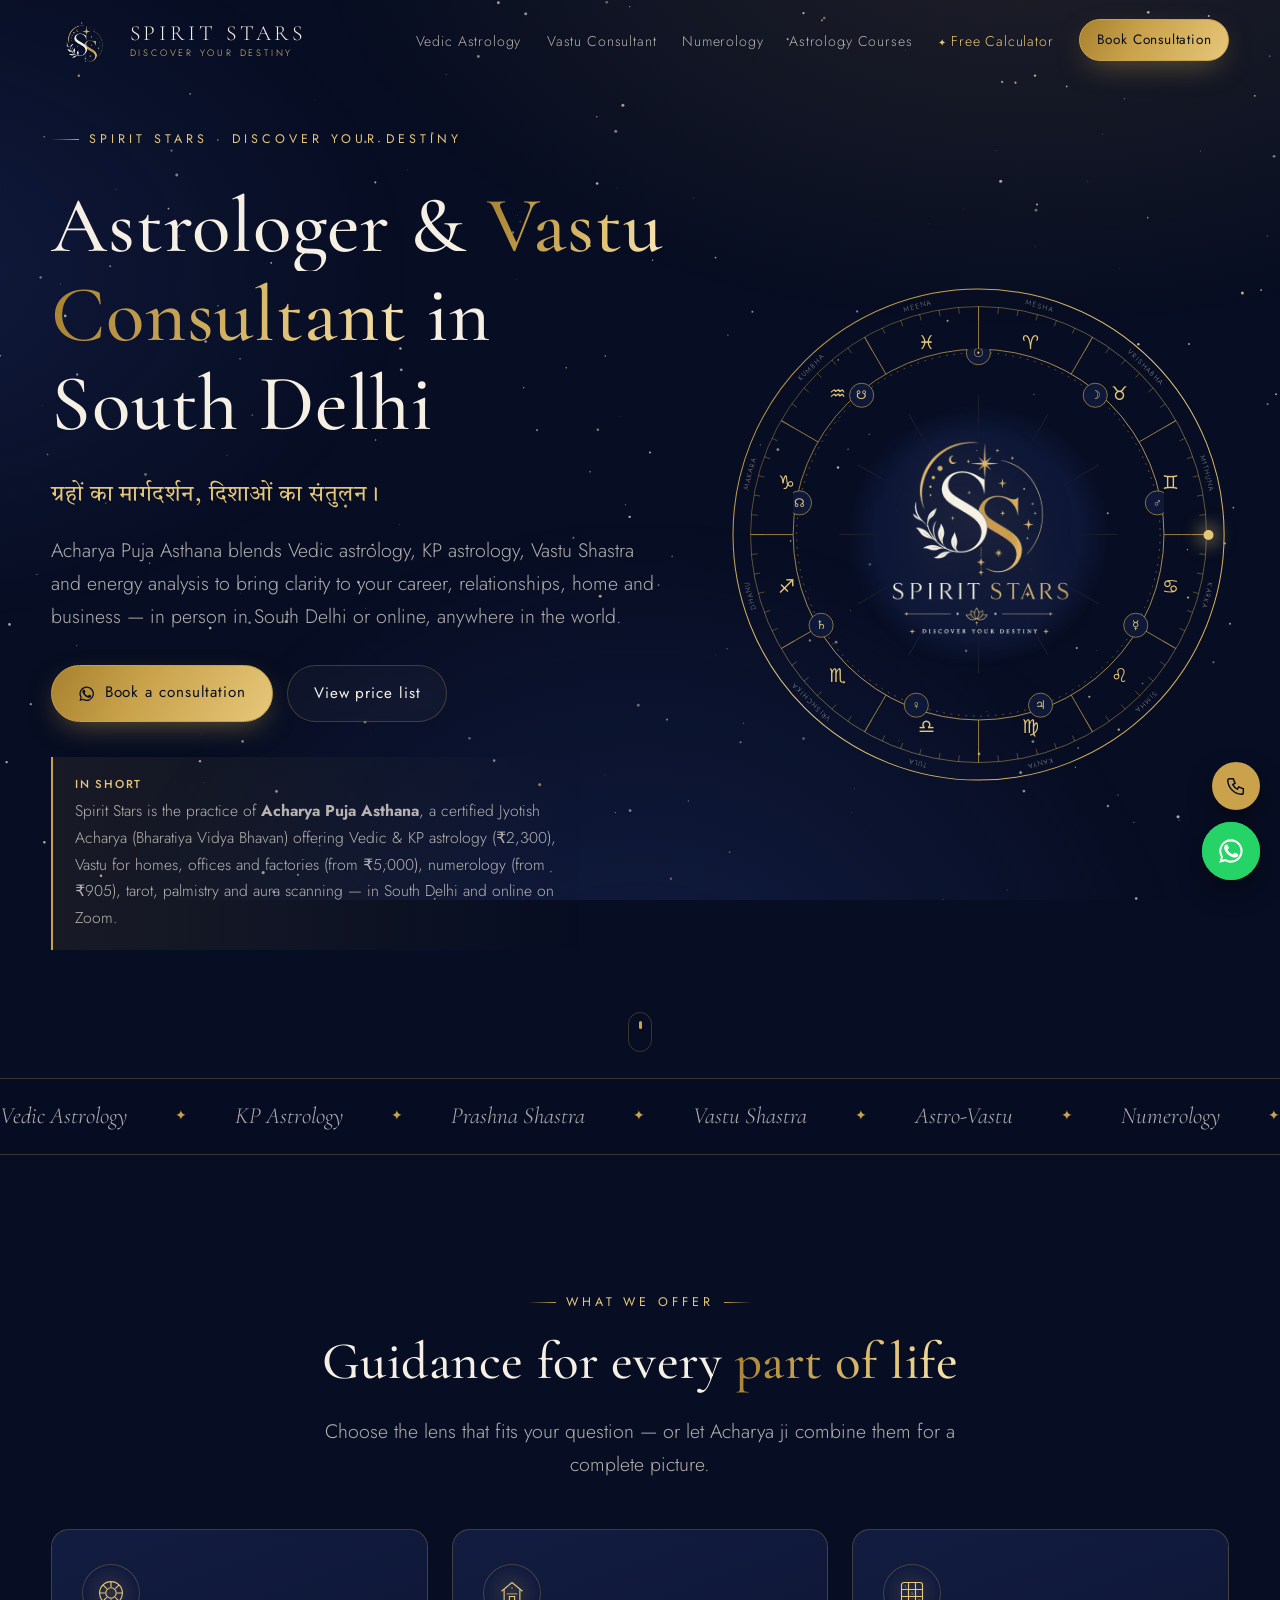
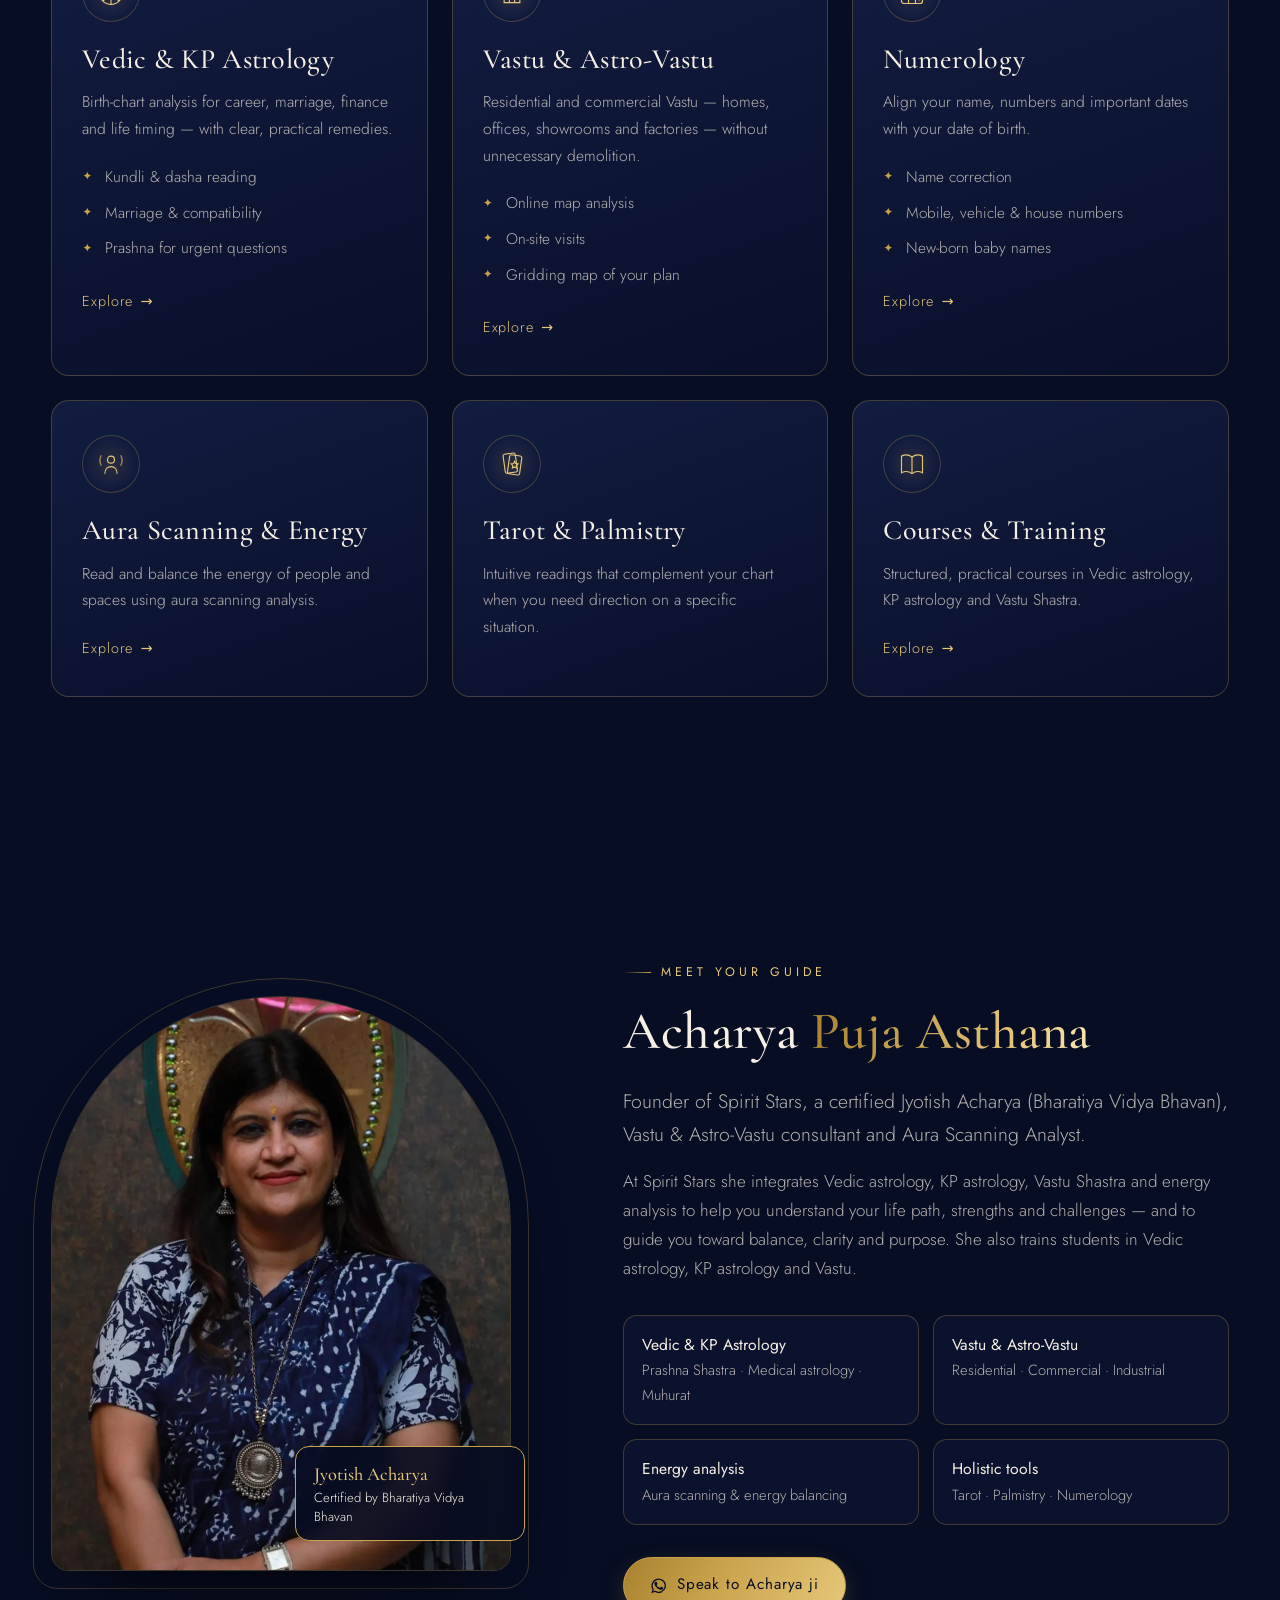
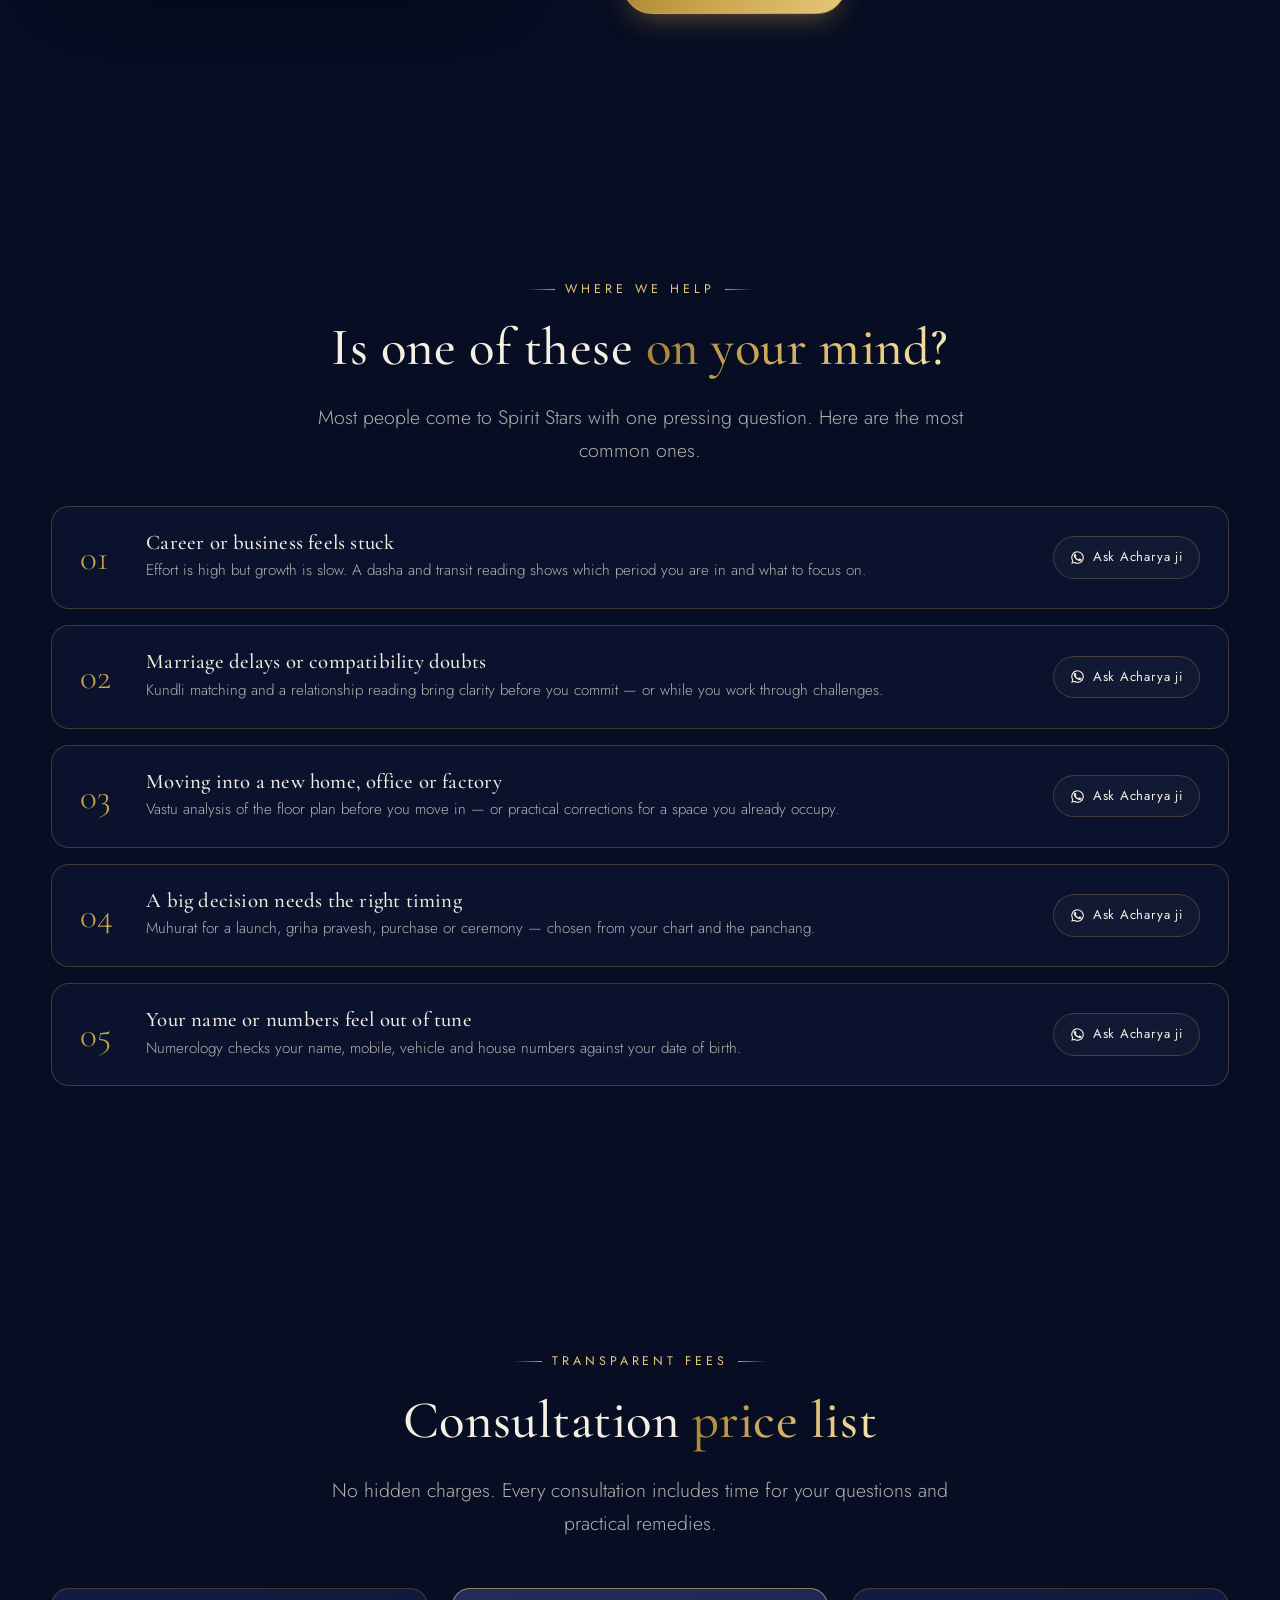
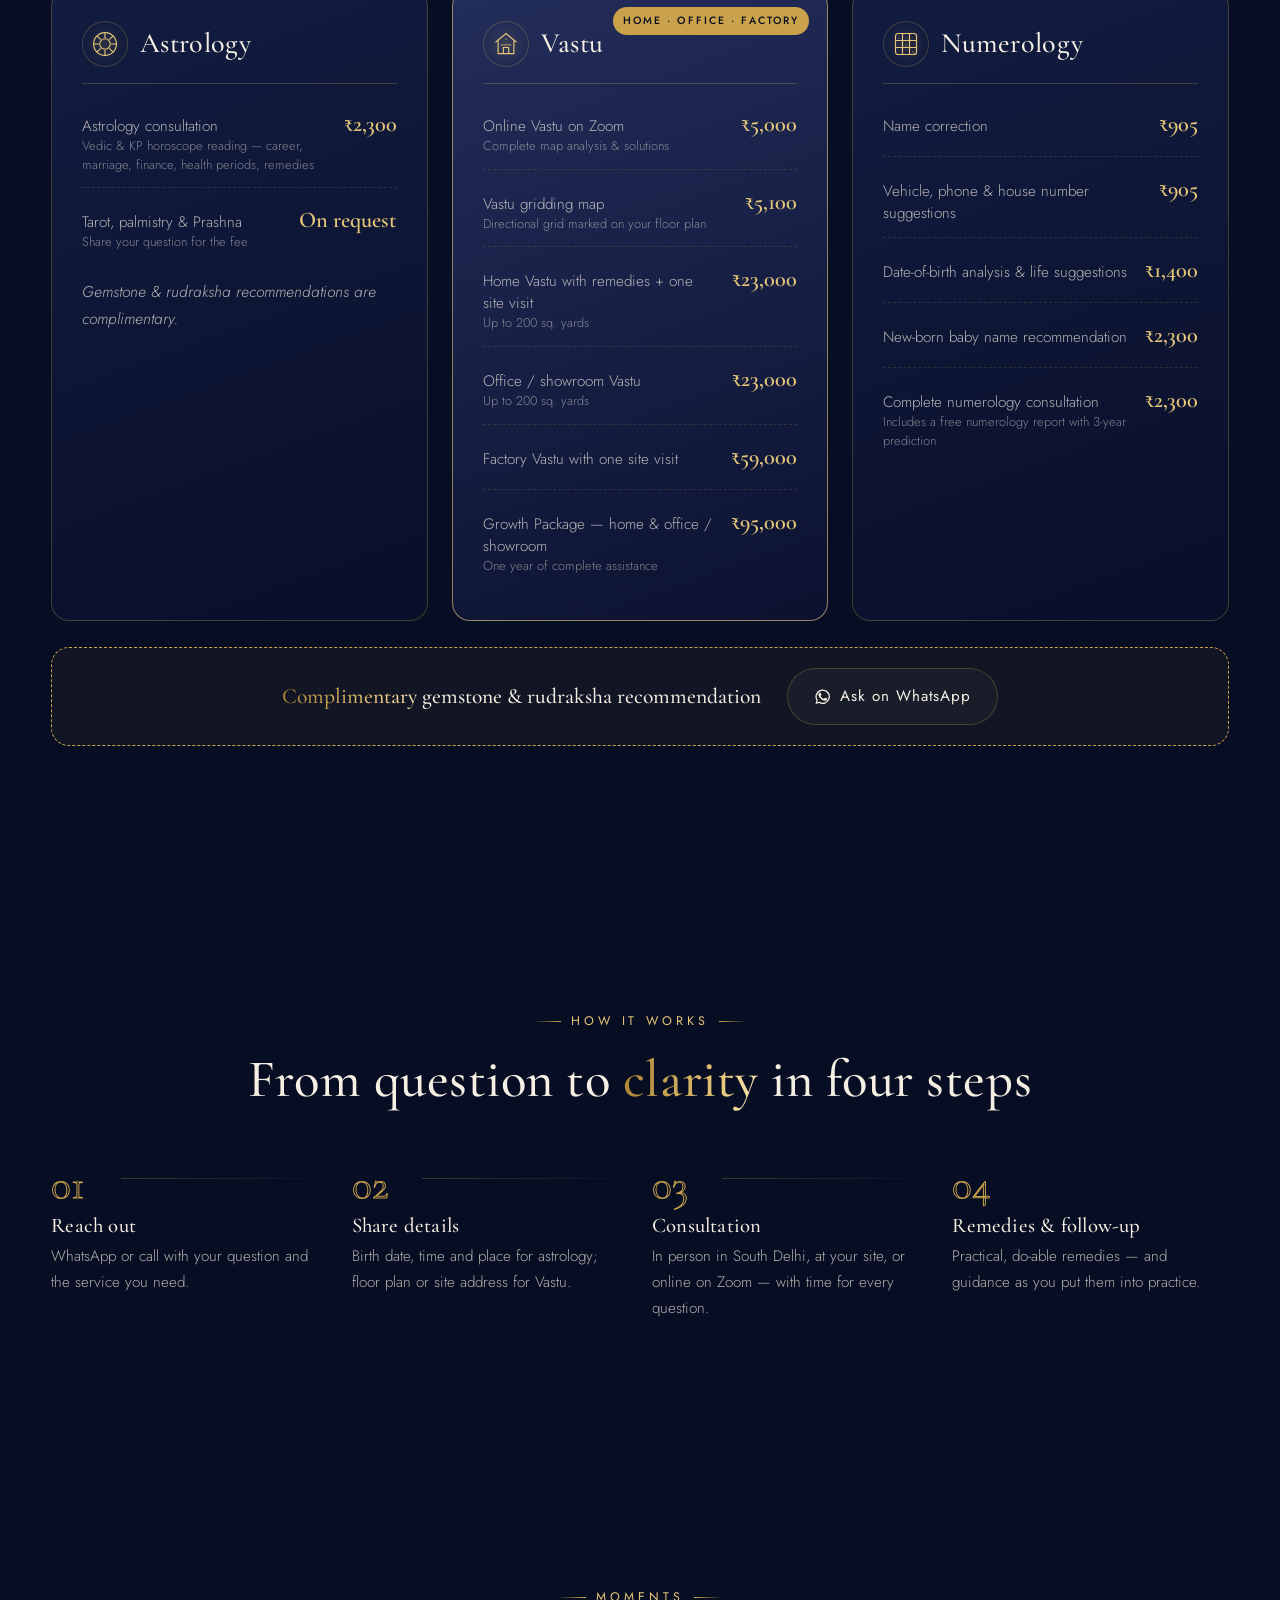
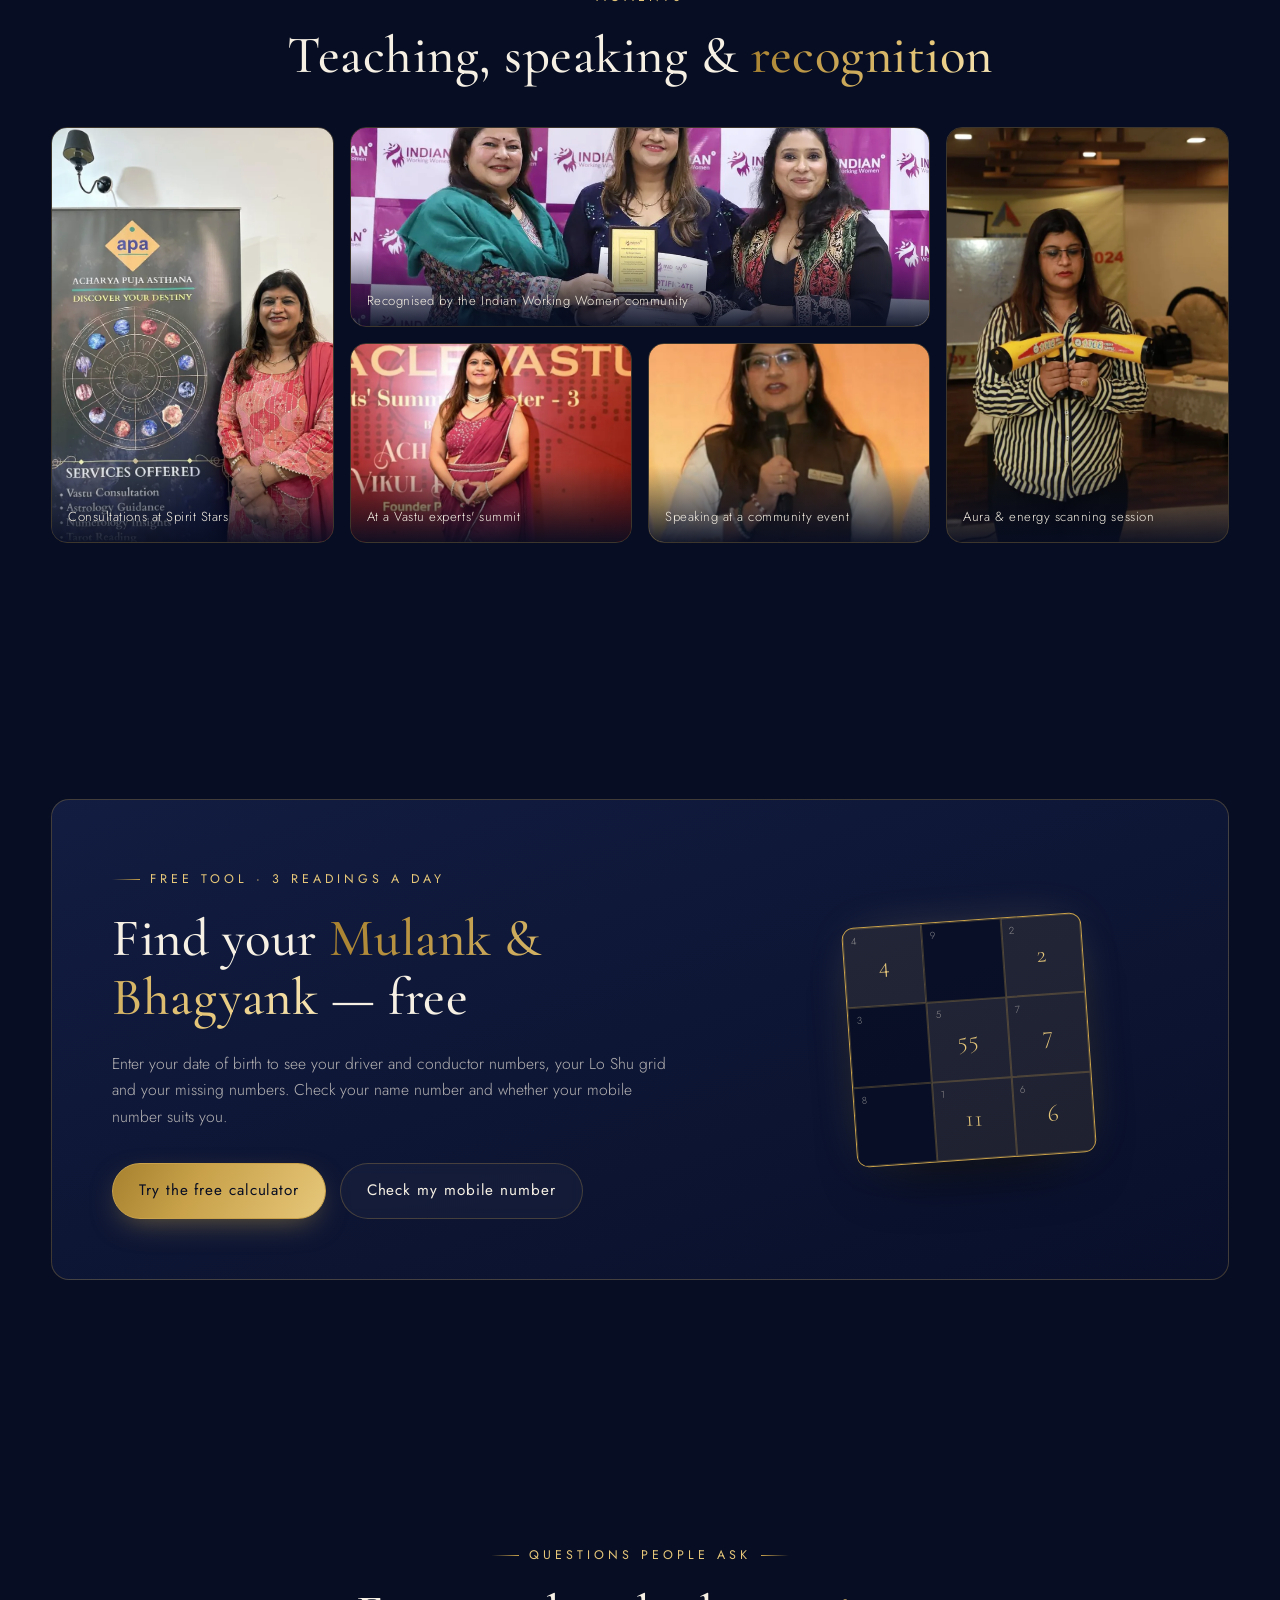
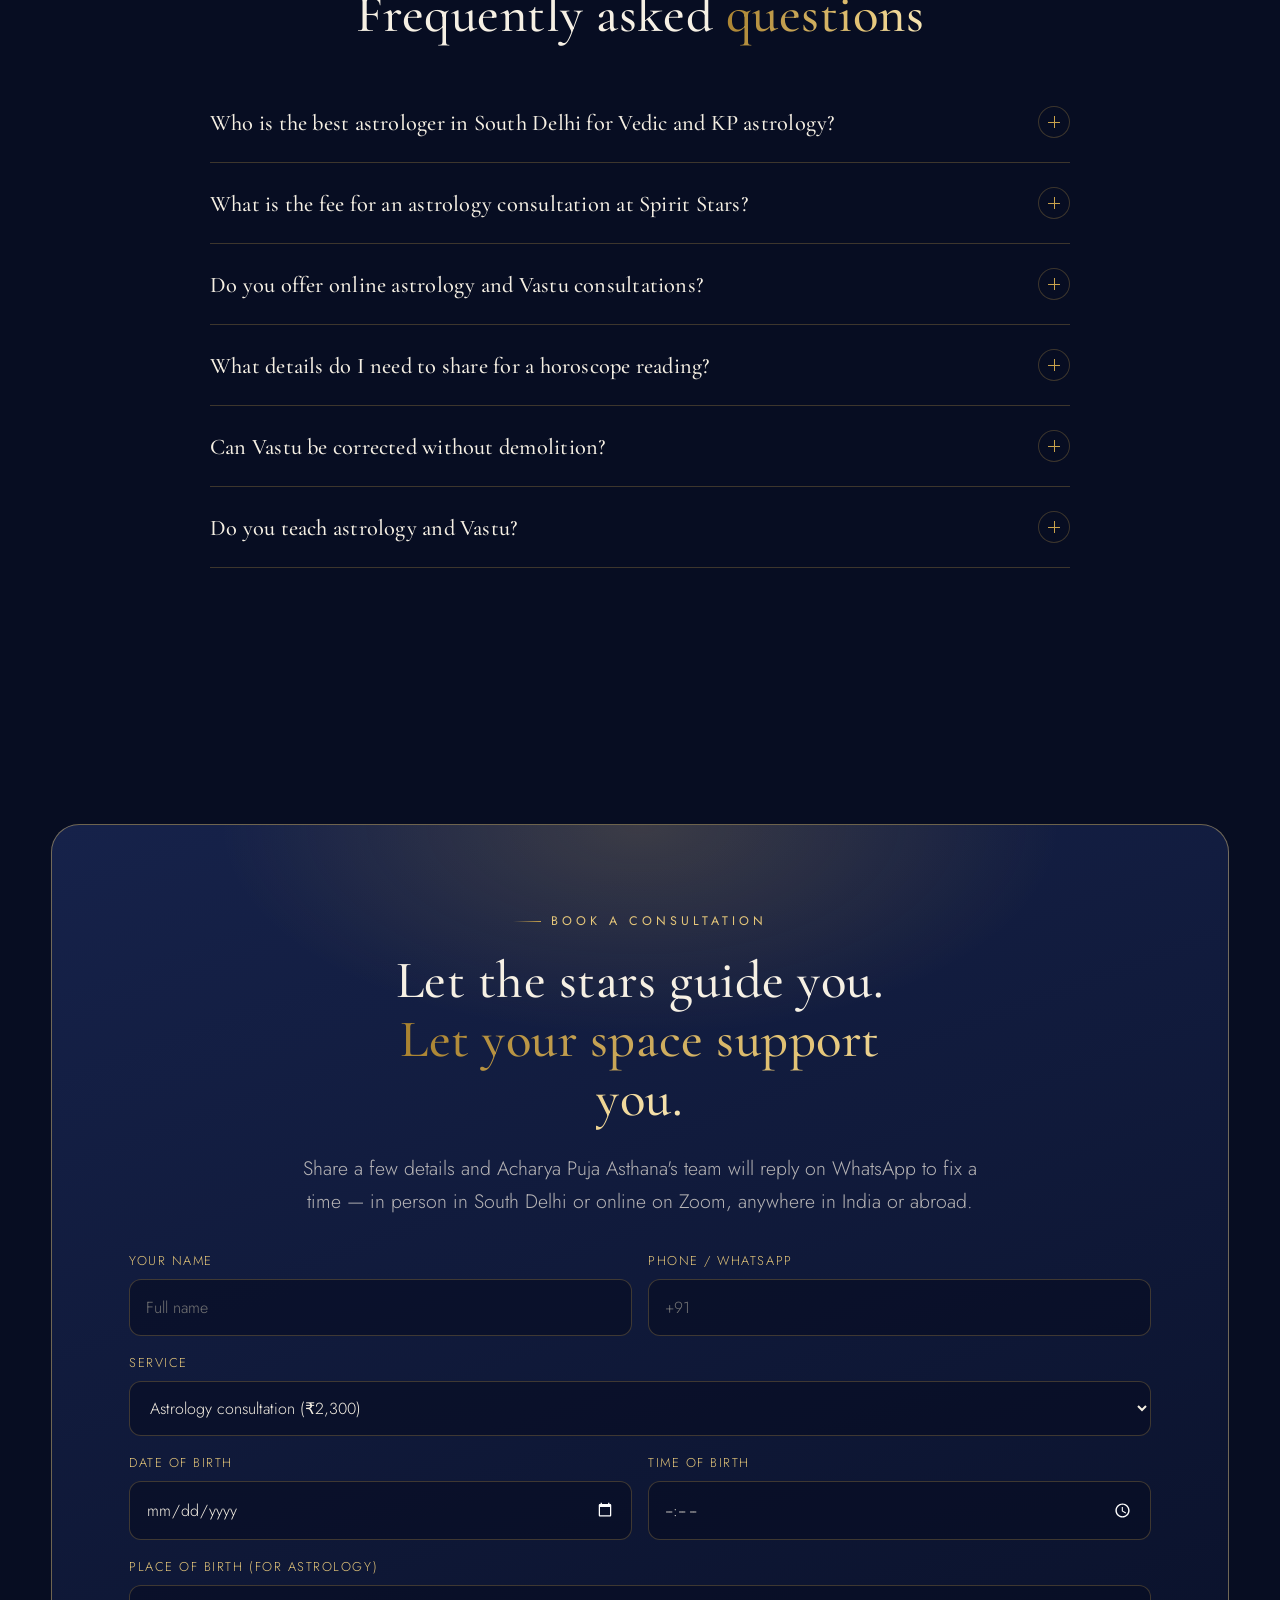
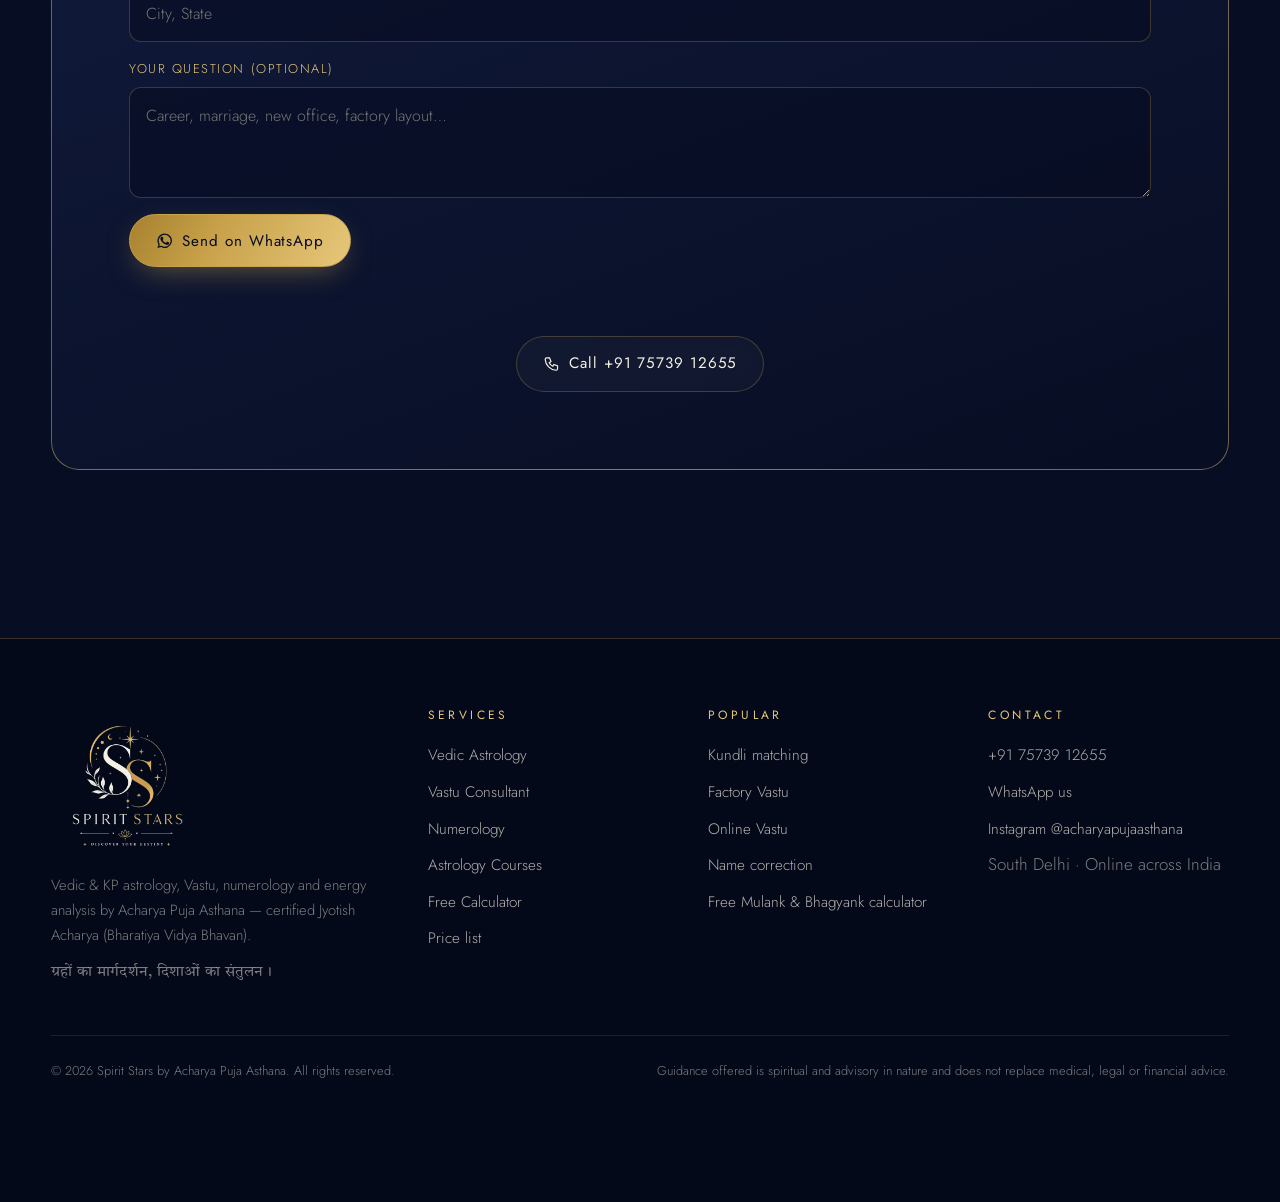
==== commit bb762476: "Add free numerology calculator; point URLs to GitHub Pages - New free-numerology-calculator.html + a" ====
--- a/index.html
+++ b/index.html
@@ -5,13 +5,13 @@
 <meta name="viewport" content="width=device-width, initial-scale=1">
 <title>Astrologer &amp; Vastu Consultant in South Delhi | Spirit Stars</title>
 <meta name="description" content="Vedic &amp; KP astrology, Vastu, numerology and aura scanning by Acharya Puja Asthana, certified Jyotish Acharya (Bharatiya Vidya Bhavan). South Delhi &amp; online. Astrology from ₹2,300.">
-<link rel="canonical" href="https://www.spiritstars.in/">
+<link rel="canonical" href="https://utkarshkalra02.github.io/acharya-puja-asthana-website/">
 <meta name="robots" content="index,follow,max-image-preview:large">
 <meta name="theme-color" content="#070d22">
 <meta name="geo.region" content="IN-DL"><meta name="geo.placename" content="South Delhi">
 <meta property="og:type" content="website"><meta property="og:site_name" content="Spirit Stars">
 <meta property="og:title" content="Astrologer &amp; Vastu Consultant in South Delhi | Spirit Stars"><meta property="og:description" content="Vedic &amp; KP astrology, Vastu, numerology and aura scanning by Acharya Puja Asthana, certified Jyotish Acharya (Bharatiya Vidya Bhavan). South Delhi &amp; online. Astrology from ₹2,300.">
-<meta property="og:url" content="https://www.spiritstars.in/"><meta property="og:image" content="https://www.spiritstars.in/assets/img/og-spirit-stars.jpg"><meta property="og:locale" content="en_IN">
+<meta property="og:url" content="https://utkarshkalra02.github.io/acharya-puja-asthana-website/"><meta property="og:image" content="https://utkarshkalra02.github.io/acharya-puja-asthana-website/assets/img/og-spirit-stars.jpg"><meta property="og:locale" content="en_IN">
 <meta name="twitter:card" content="summary_large_image">
 <link rel="icon" type="image/png" sizes="48x48" href="assets/img/favicon-48.png">
 <link rel="apple-touch-icon" href="assets/img/favicon-180.png">
@@ -20,16 +20,16 @@
 <link rel="stylesheet" href="assets/css/style.css">
 <!-- REMARKETING / ANALYTICS: paste the Google tag (GA4 + Google Ads) and Meta Pixel snippets here.
      main.js already fires 'whatsapp_click', 'call_click' and 'generate_lead' events once they exist. -->
-<script type="application/ld+json">{"@context": "https://schema.org", "@type": ["ProfessionalService", "LocalBusiness"], "@id": "https://www.spiritstars.in/#business", "name": "Spirit Stars", "alternateName": "Spirit Stars by Acharya Puja Asthana", "slogan": "Discover Your Destiny", "description": "Vedic & KP astrology, Vastu & Astro-Vastu consultation, numerology, tarot and aura scanning in South Delhi and online across India, by Acharya Puja Asthana.", "url": "https://www.spiritstars.in/", "logo": "https://www.spiritstars.in/assets/img/spirit-stars-logo.webp", "image": "https://www.spiritstars.in/assets/img/acharya-puja-asthana-portrait.jpg", "telephone": "+917573912655", "priceRange": "₹905 – ₹95,000", "currenciesAccepted": "INR", "address": {"@type": "PostalAddress", "addressLocality": "South Delhi", "addressRegion": "Delhi", "addressCountry": "IN"}, "areaServed": [{"@type": "Place", "name": "South Delhi"}, {"@type": "Place", "name": "Delhi NCR"}, {"@type": "Country", "name": "India"}], "sameAs": ["https://www.instagram.com/acharyapujaasthana/"], "founder": {"@type": "Person", "@id": "https://www.spiritstars.in/#acharya", "name": "Acharya Puja Asthana", "jobTitle": "Jyotish Acharya, Vastu & Astro-Vastu Consultant, Aura Scanning Analyst", "knowsAbout": ["Vedic astrology", "KP astrology", "Prashna Shastra", "Vastu Shastra", "Astro-Vastu", "Numerology", "Tarot", "Palmistry", "Aura scanning"], "hasCredential": {"@type": "EducationalOccupationalCredential", "credentialCategory": "Jyotish Acharya", "recognizedBy": {"@type": "Organization", "name": "Bharatiya Vidya Bhavan"}}, "sameAs": ["https://www.instagram.com/acharyapujaasthana/"]}, "knowsLanguage": ["en", "hi"]}</script>
+<script type="application/ld+json">{"@context": "https://schema.org", "@type": ["ProfessionalService", "LocalBusiness"], "@id": "https://utkarshkalra02.github.io/acharya-puja-asthana-website/#business", "name": "Spirit Stars", "alternateName": "Spirit Stars by Acharya Puja Asthana", "slogan": "Discover Your Destiny", "description": "Vedic & KP astrology, Vastu & Astro-Vastu consultation, numerology, tarot and aura scanning in South Delhi and online across India, by Acharya Puja Asthana.", "url": "https://utkarshkalra02.github.io/acharya-puja-asthana-website/", "logo": "https://utkarshkalra02.github.io/acharya-puja-asthana-website/assets/img/spirit-stars-logo.webp", "image": "https://utkarshkalra02.github.io/acharya-puja-asthana-website/assets/img/acharya-puja-asthana-portrait.jpg", "telephone": "+917573912655", "priceRange": "₹905 – ₹95,000", "currenciesAccepted": "INR", "address": {"@type": "PostalAddress", "addressLocality": "South Delhi", "addressRegion": "Delhi", "addressCountry": "IN"}, "areaServed": [{"@type": "Place", "name": "South Delhi"}, {"@type": "Place", "name": "Delhi NCR"}, {"@type": "Country", "name": "India"}], "sameAs": ["https://www.instagram.com/acharyapujaasthana/"], "founder": {"@type": "Person", "@id": "https://utkarshkalra02.github.io/acharya-puja-asthana-website/#acharya", "name": "Acharya Puja Asthana", "jobTitle": "Jyotish Acharya, Vastu & Astro-Vastu Consultant, Aura Scanning Analyst", "knowsAbout": ["Vedic astrology", "KP astrology", "Prashna Shastra", "Vastu Shastra", "Astro-Vastu", "Numerology", "Tarot", "Palmistry", "Aura scanning"], "hasCredential": {"@type": "EducationalOccupationalCredential", "credentialCategory": "Jyotish Acharya", "recognizedBy": {"@type": "Organization", "name": "Bharatiya Vidya Bhavan"}}, "sameAs": ["https://www.instagram.com/acharyapujaasthana/"]}, "knowsLanguage": ["en", "hi"]}</script>
 <script type="application/ld+json">{"@context": "https://schema.org", "@type": "FAQPage", "mainEntity": [{"@type": "Question", "name": "Who is the best astrologer in South Delhi for Vedic and KP astrology?", "acceptedAnswer": {"@type": "Answer", "text": "Spirit Stars is led by Acharya Puja Asthana, a certified Jyotish Acharya from Bharatiya Vidya Bhavan who practises both Vedic (Parashari) and KP astrology, along with Prashna Shastra. Consultations are available in person in South Delhi and online on Zoom."}}, {"@type": "Question", "name": "What is the fee for an astrology consultation at Spirit Stars?", "acceptedAnswer": {"@type": "Answer", "text": "An astrology consultation is ₹2,300. Vastu starts at ₹5,000 for an online Zoom consultation, and numerology services start at ₹905. The full price list is on this page; gemstone and rudraksha recommendations are complimentary."}}, {"@type": "Question", "name": "Do you offer online astrology and Vastu consultations?", "acceptedAnswer": {"@type": "Answer", "text": "Yes. Astrology, numerology and Vastu map analysis can all be done online on Zoom, so clients anywhere in India or abroad can book. On-site Vastu visits are available for homes, offices, showrooms and factories."}}, {"@type": "Question", "name": "What details do I need to share for a horoscope reading?", "acceptedAnswer": {"@type": "Answer", "text": "Your exact date of birth, time of birth and place of birth. If you are unsure of your birth time, mention it — Prashna (horary) astrology can answer a specific question using the moment it is asked."}}, {"@type": "Question", "name": "Can Vastu be corrected without demolition?", "acceptedAnswer": {"@type": "Answer", "text": "In most cases, yes. Acharya Puja Asthana focuses on practical remedies — placement, colours, elements and directional balancing — before any structural change is considered."}}, {"@type": "Question", "name": "Do you teach astrology and Vastu?", "acceptedAnswer": {"@type": "Answer", "text": "Yes. Spirit Stars runs structured, practical training in Vedic astrology, KP astrology and Vastu Shastra. Message on WhatsApp for the next batch dates."}}]}</script>
-<script type="application/ld+json">{"@context": "https://schema.org", "@type": "WebSite", "name": "Spirit Stars", "url": "https://www.spiritstars.in/"}</script>
+<script type="application/ld+json">{"@context": "https://schema.org", "@type": "WebSite", "name": "Spirit Stars", "url": "https://utkarshkalra02.github.io/acharya-puja-asthana-website/"}</script>
 </head>
 <body>
 <div class="loader" aria-hidden="true"><img src="assets/img/spirit-stars-mark-light.webp" alt="" width="110" height="73"></div>
 <canvas id="sky" aria-hidden="true"></canvas><div class="sky-glow"></div><div class="cursor-glow"></div>
 <header class="site-header"><div class="wrap nav">
 <a class="brand" href="index.html" aria-label="Spirit Stars home"><img src="assets/img/spirit-stars-mark-light.webp" alt="Spirit Stars logo" width="66" height="44"><span>Spirit Stars<small>DISCOVER YOUR DESTINY</small></span></a>
-<nav aria-label="Main"><ul class="menu" id="menu"><li><a href="vedic-astrology-consultation-delhi.html">Vedic Astrology</a></li><li><a href="vastu-consultant-south-delhi.html">Vastu Consultant</a></li><li><a href="numerology-consultation-delhi.html">Numerology</a></li><li><a href="astrology-vastu-course-delhi.html">Astrology Courses</a></li><li><a class="btn btn-gold" href="#book">Book Consultation</a></li></ul></nav>
+<nav aria-label="Main"><ul class="menu" id="menu"><li><a href="vedic-astrology-consultation-delhi.html">Vedic Astrology</a></li><li><a href="vastu-consultant-south-delhi.html">Vastu Consultant</a></li><li><a href="numerology-consultation-delhi.html">Numerology</a></li><li><a href="astrology-vastu-course-delhi.html">Astrology Courses</a></li><li><a href="free-numerology-calculator.html" class=free>Free Calculator</a></li><li><a class="btn btn-gold" href="#book">Book Consultation</a></li></ul></nav>
 <button class="burger" aria-label="Open menu" aria-controls="menu" aria-expanded="false"><i></i><i></i><i></i></button>
 </div></header>
 <main>
@@ -116,6 +116,14 @@
 </div>
 </div></section>
 
+<section id="free-calculator"><div class="wrap"><div class="card free-teaser rv" style="padding:clamp(30px,5vw,60px)">
+<div><span class="eyebrow">Free tool · 3 readings a day</span>
+<h2>Find your <span class="gold">Mulank &amp; Bhagyank</span> — free</h2>
+<p class="lead">Enter your date of birth to see your driver and conductor numbers, your Lo Shu grid and your missing numbers. Check your name number and whether your mobile number suits you.</p>
+<div class="btn-row"><a class="btn btn-gold" href="free-numerology-calculator.html">Try the free calculator</a><a class="btn btn-ghost" href="free-numerology-calculator.html#mobile">Check my mobile number</a></div></div>
+<div aria-hidden="true"><div class="loshu"><div class="on">4<i>4</i></div><div class="off"><i>9</i></div><div class="on">2<i>2</i></div><div class="off"><i>3</i></div><div class="on">55<i>5</i></div><div class="on">7<i>7</i></div><div class="off"><i>8</i></div><div class="on">11<i>1</i></div><div class="on">6<i>6</i></div></div></div>
+</div></div></section>
+
 <!-- TESTIMONIALS: add 3–6 REAL client reviews (with permission) or embed Google reviews here once the Google Business Profile is live. Do not add invented reviews. -->
 
 <section id="faq"><div class="wrap">
@@ -145,8 +153,8 @@
 <div><img class="logo" src="assets/img/spirit-stars-logo-light.webp" alt="Spirit Stars — Discover Your Destiny" width="150" height="150" loading="lazy">
 <p>Vedic &amp; KP astrology, Vastu, numerology and energy analysis by Acharya Puja Asthana — certified Jyotish Acharya (Bharatiya Vidya Bhavan).</p>
 <p class="hindi" style="margin-top:12px">ग्रहों का मार्गदर्शन, दिशाओं का संतुलन।</p></div>
-<div><h4>Services</h4><ul><li><a href="vedic-astrology-consultation-delhi.html">Vedic Astrology</a></li><li><a href="vastu-consultant-south-delhi.html">Vastu Consultant</a></li><li><a href="numerology-consultation-delhi.html">Numerology</a></li><li><a href="astrology-vastu-course-delhi.html">Astrology Courses</a></li><li><a href="index.html#prices">Price list</a></li></ul></div>
-<div><h4>Popular</h4><ul><li><a href="vedic-astrology-consultation-delhi.html#kundli-matching">Kundli matching</a></li><li><a href="vastu-consultant-south-delhi.html#factory-vastu">Factory Vastu</a></li><li><a href="vastu-consultant-south-delhi.html#online-vastu">Online Vastu</a></li><li><a href="numerology-consultation-delhi.html#name-correction">Name correction</a></li></ul></div>
+<div><h4>Services</h4><ul><li><a href="vedic-astrology-consultation-delhi.html">Vedic Astrology</a></li><li><a href="vastu-consultant-south-delhi.html">Vastu Consultant</a></li><li><a href="numerology-consultation-delhi.html">Numerology</a></li><li><a href="astrology-vastu-course-delhi.html">Astrology Courses</a></li><li><a href="free-numerology-calculator.html">Free Calculator</a></li><li><a href="index.html#prices">Price list</a></li></ul></div>
+<div><h4>Popular</h4><ul><li><a href="vedic-astrology-consultation-delhi.html#kundli-matching">Kundli matching</a></li><li><a href="vastu-consultant-south-delhi.html#factory-vastu">Factory Vastu</a></li><li><a href="vastu-consultant-south-delhi.html#online-vastu">Online Vastu</a></li><li><a href="numerology-consultation-delhi.html#name-correction">Name correction</a></li><li><a href="free-numerology-calculator.html">Free Mulank &amp; Bhagyank calculator</a></li></ul></div>
 <div><h4>Contact</h4><ul>
 <li><a href="tel:+917573912655">+91 75739 12655</a></li>
 <li><a data-wa="Namaste, I would like to book a consultation with Spirit Stars." href="https://wa.me/917573912655">WhatsApp us</a></li>
--- a/assets/css/style.css
+++ b/assets/css/style.css
@@ -81,7 +81,7 @@
 .nav-open .burger i:nth-child(1){transform:translateY(6px) rotate(45deg)}
 .nav-open .burger i:nth-child(2){opacity:0}
 .nav-open .burger i:nth-child(3){transform:translateY(-6px) rotate(-45deg)}
-@media(max-width:980px){
+@media(max-width:1180px){
   .burger{display:block}
   .menu{position:fixed;inset:0;flex-direction:column;justify-content:center;gap:26px;background:rgba(7,13,34,.97);backdrop-filter:blur(10px);
     opacity:0;pointer-events:none;transition:opacity .45s var(--ease)}
@@ -314,3 +314,47 @@
   *,*::before,*::after{animation:none!important;transition:none!important;scroll-behavior:auto!important}
   .rv,.split-text .w>span{opacity:1;transform:none}
 }
+
+/* ---------- Free numerology calculator ---------- */
+.menu a.free{color:var(--gold-2)}
+.menu a.free::before{content:"✦ ";font-size:.7em}
+.calc{max-width:820px;margin:2.6rem auto 0}
+.calc-tabs{display:flex;gap:8px;padding:6px;border:1px solid var(--line);border-radius:999px;background:rgba(7,13,34,.6);width:max-content;max-width:100%;margin:0 auto 22px;overflow-x:auto}
+.calc-tabs button{font:inherit;font-size:.9rem;letter-spacing:.04em;color:var(--mist);background:none;border:0;border-radius:999px;padding:.75em 1.3em;cursor:pointer;white-space:nowrap;transition:background .35s,color .35s}
+.calc-tabs button[aria-selected=true]{background:linear-gradient(120deg,var(--gold-3),var(--gold) 40%,var(--gold-2));color:var(--night)}
+.calc-panel{padding:clamp(26px,4vw,44px)}
+.calc-panel form{display:grid;grid-template-columns:1fr 1fr;gap:16px;align-items:end}
+.calc-panel form.one{grid-template-columns:1fr auto}
+.calc-panel label{display:flex;flex-direction:column;gap:7px;font-size:.78rem;letter-spacing:.14em;text-transform:uppercase;color:var(--gold-2)}
+.calc-panel input{font:inherit;font-size:1.05rem;letter-spacing:0;color:var(--ivory);background:rgba(7,13,34,.6);border:1px solid var(--line);border-radius:12px;padding:14px 16px}
+.calc-panel input:focus{outline:none;border-color:var(--gold);box-shadow:0 0 0 4px rgba(201,162,75,.15)}
+.calc-panel button.btn{justify-content:center}
+.calc-panel .hint{font-size:.88rem;color:var(--faint);margin-top:14px}
+@media(max-width:640px){.calc-panel form,.calc-panel form.one{grid-template-columns:1fr}}
+.calc-out{margin-top:28px;padding-top:28px;border-top:1px solid var(--line)}
+.calc-out.pop{animation:fadeup .7s var(--ease)}
+.calc-out p{color:var(--mist);margin-top:.8em}
+.calc-out p b{color:var(--ivory);font-weight:500}
+.calc-out h4{font-family:var(--serif);font-size:1.4rem;font-weight:500;margin:1.4em 0 .6em}
+.calc-nums{display:grid;grid-template-columns:1fr 1fr;gap:14px}
+.calc-num{text-align:center;padding:22px 12px;border:1px solid var(--line);border-radius:16px;background:radial-gradient(circle at 50% 0%,rgba(201,162,75,.18),transparent 70%)}
+.calc-num span{display:block;font-size:.72rem;letter-spacing:.2em;text-transform:uppercase;color:var(--gold-2)}
+.calc-num b{display:block;font-family:var(--serif);font-size:3.6rem;line-height:1.1;font-weight:500;background:linear-gradient(120deg,var(--gold-2),#fff3cf,var(--gold));-webkit-background-clip:text;background-clip:text;color:transparent}
+.calc-num small{color:var(--faint);font-size:.85rem}
+.loshu{display:grid;grid-template-columns:repeat(3,1fr);width:min(270px,100%);border:1px solid var(--gold);border-radius:12px;overflow:hidden}
+.loshu div{position:relative;aspect-ratio:1;display:grid;place-items:center;border:1px solid var(--line);font-family:var(--serif);font-size:1.5rem;color:var(--gold-2);letter-spacing:.06em}
+.loshu div.off{background:rgba(7,13,34,.7)}
+.loshu div.on{background:rgba(201,162,75,.1)}
+.loshu i{position:absolute;top:4px;left:7px;font-style:normal;font-family:var(--sans);font-size:.62rem;color:var(--faint)}
+.calc-locked{position:relative;margin-top:20px;padding:20px;border:1px dashed var(--gold);border-radius:14px;overflow:hidden;text-align:center}
+.calc-locked .blur{filter:blur(5px);user-select:none;color:var(--mist);font-size:.95rem}
+.calc-locked span{position:absolute;inset:0;display:grid;place-items:center;font-size:.92rem;color:var(--ivory);background:rgba(7,13,34,.35);padding:0 14px}
+.calc-locked span::before{content:"🔒\FE0E  ";color:var(--gold-2)}
+.calc-left{text-align:center;font-size:.85rem;color:var(--faint)!important}
+.calc-left b{color:var(--gold-2)!important}
+.calc-err{color:#f0b9a0!important}
+.calc-lock{text-align:center}.calc-lock h3{margin-bottom:.4em}
+.calc-verdict b{font-family:var(--serif);font-size:1.4rem;color:var(--gold-2)!important}
+.free-teaser{display:grid;grid-template-columns:1.2fr .8fr;gap:clamp(24px,5vw,60px);align-items:center}
+.free-teaser .loshu{margin-inline:auto;width:min(240px,70vw);transform:rotate(-4deg);box-shadow:0 30px 60px -30px rgba(0,0,0,.9),0 0 50px -20px rgba(230,199,122,.4)}
+@media(max-width:820px){.free-teaser{grid-template-columns:1fr}}
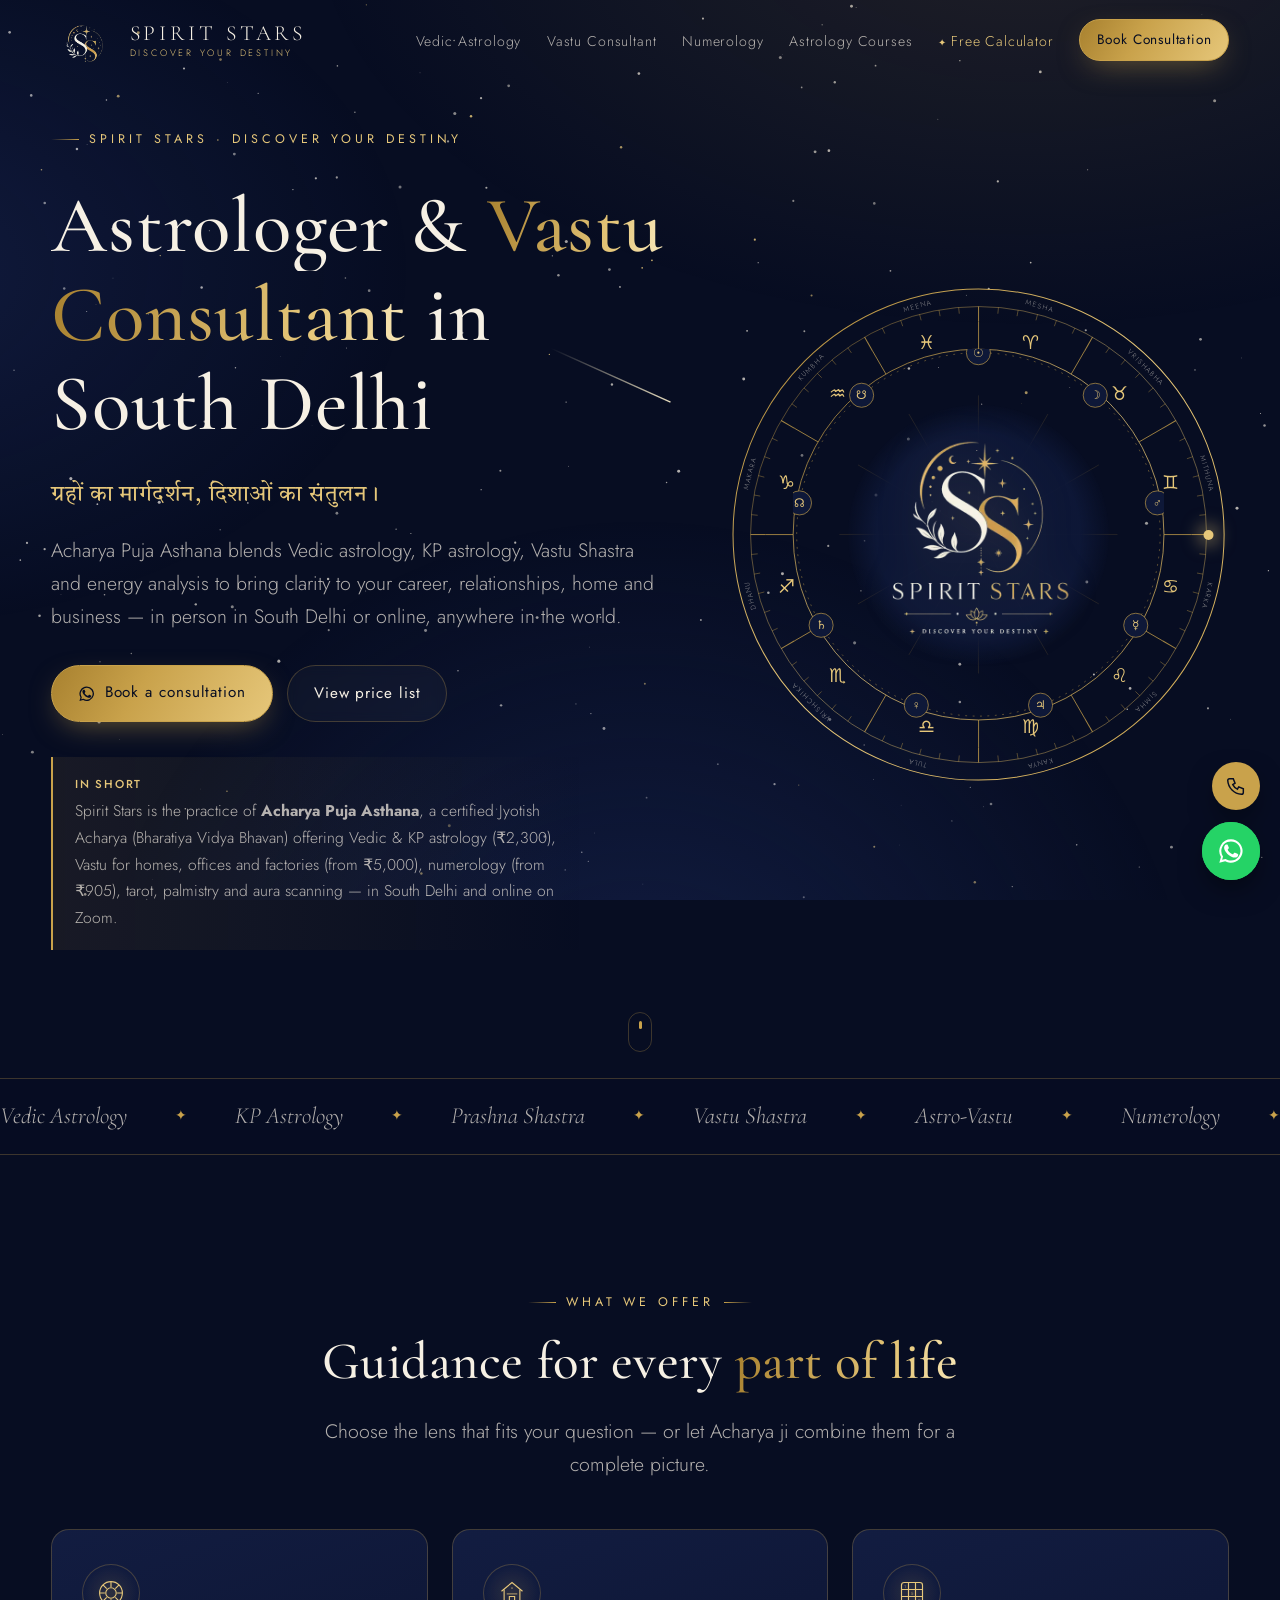
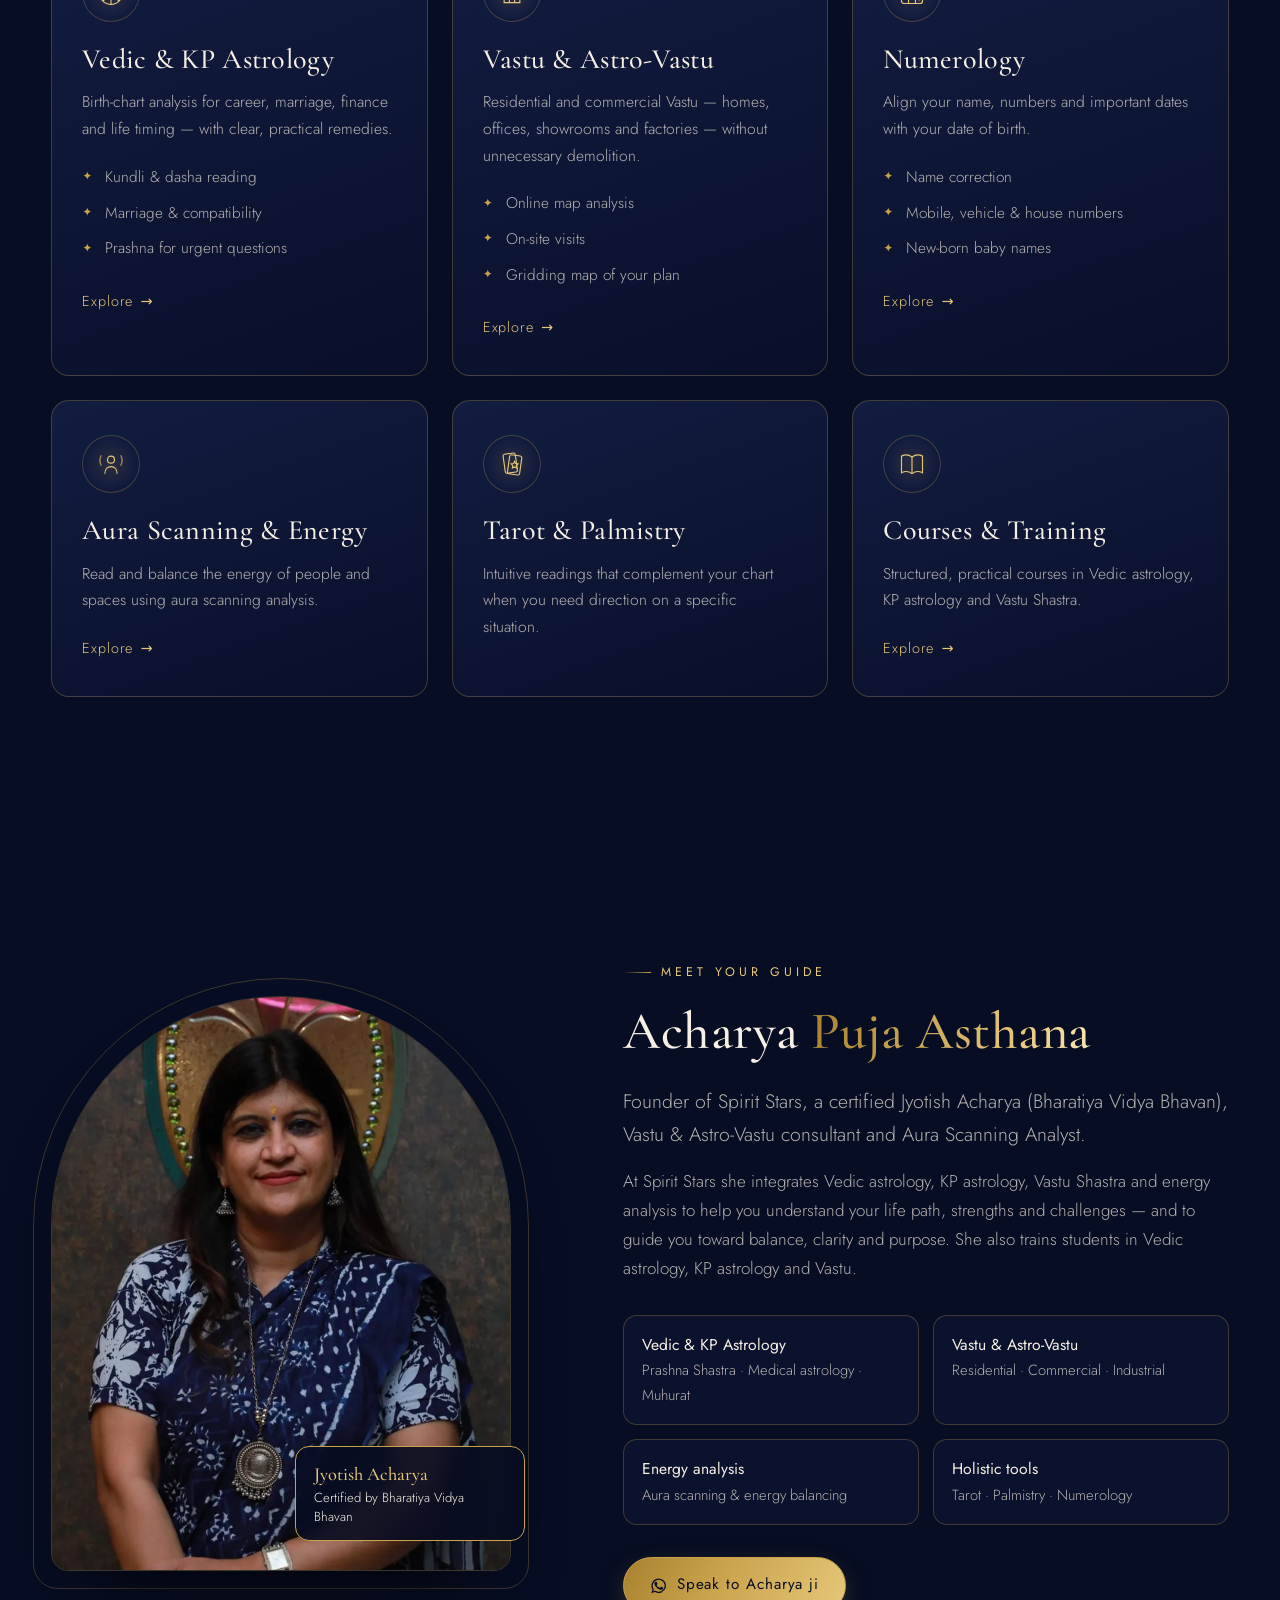
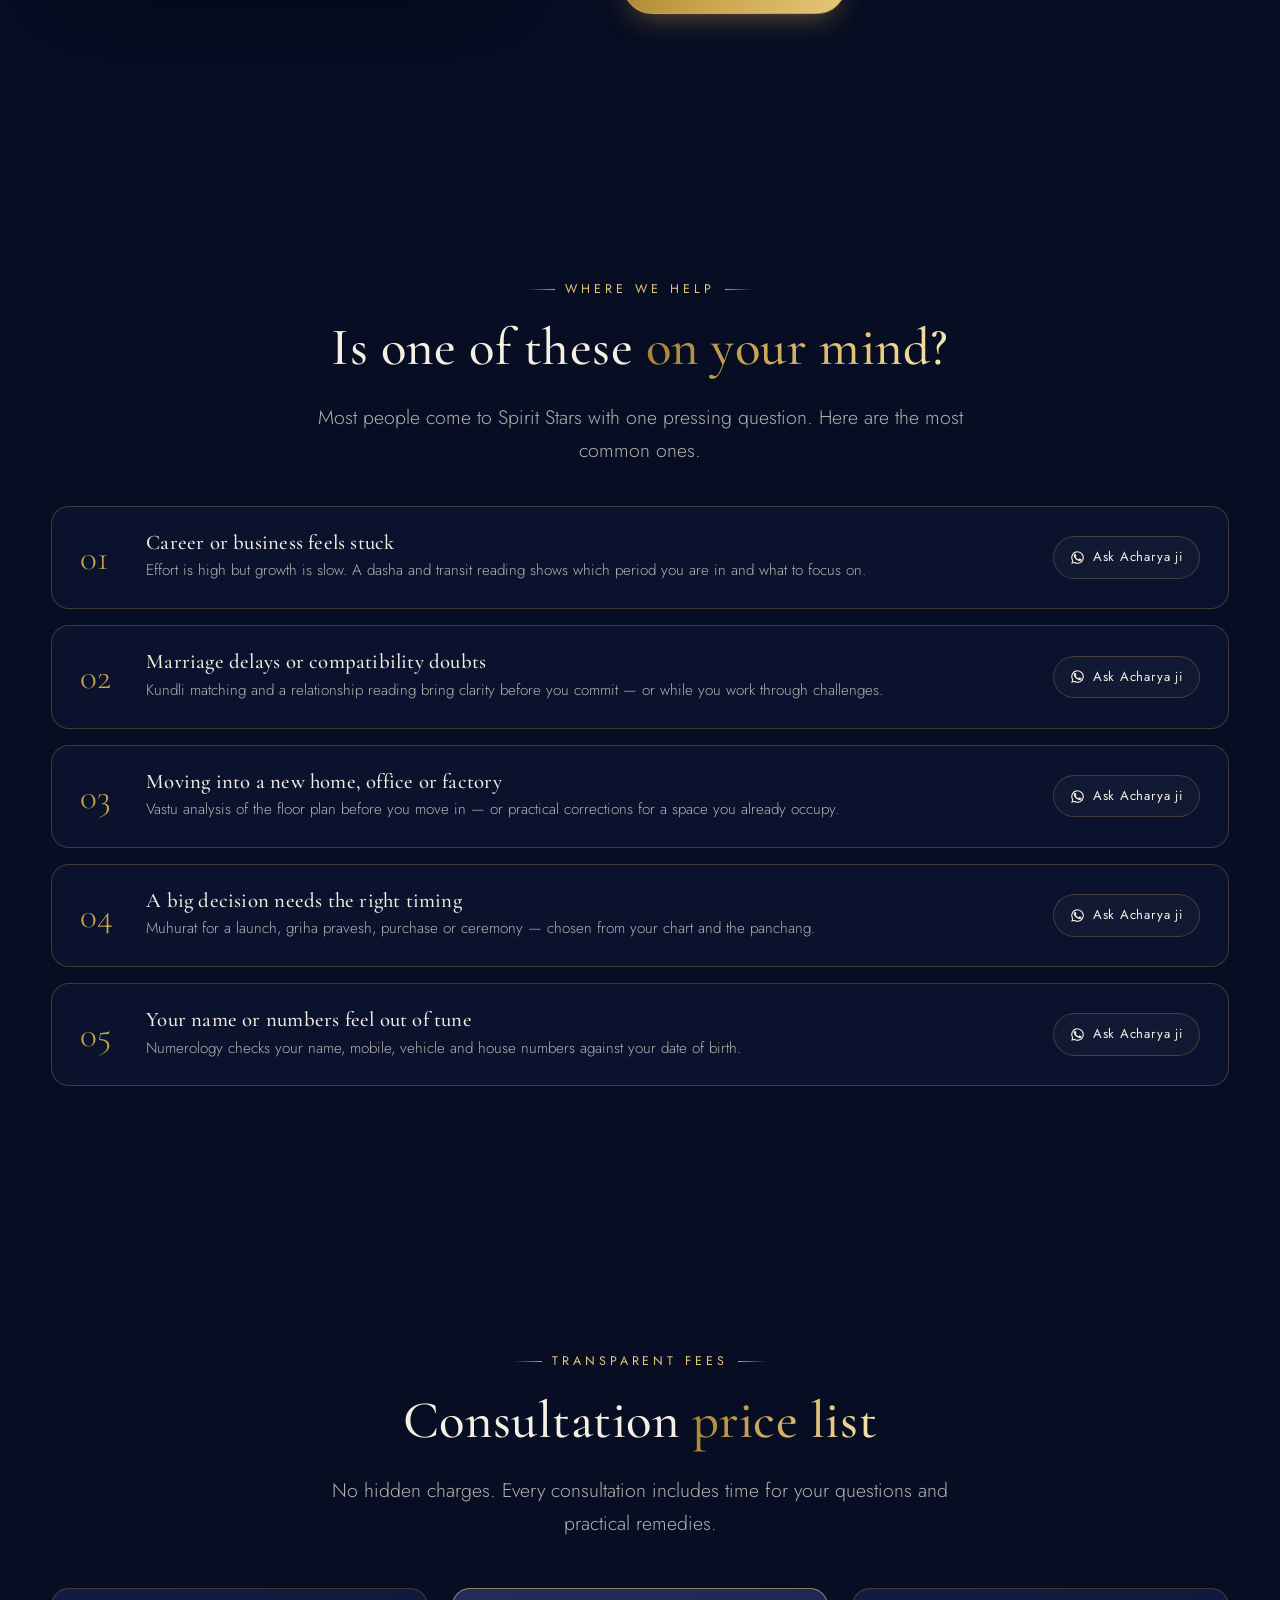
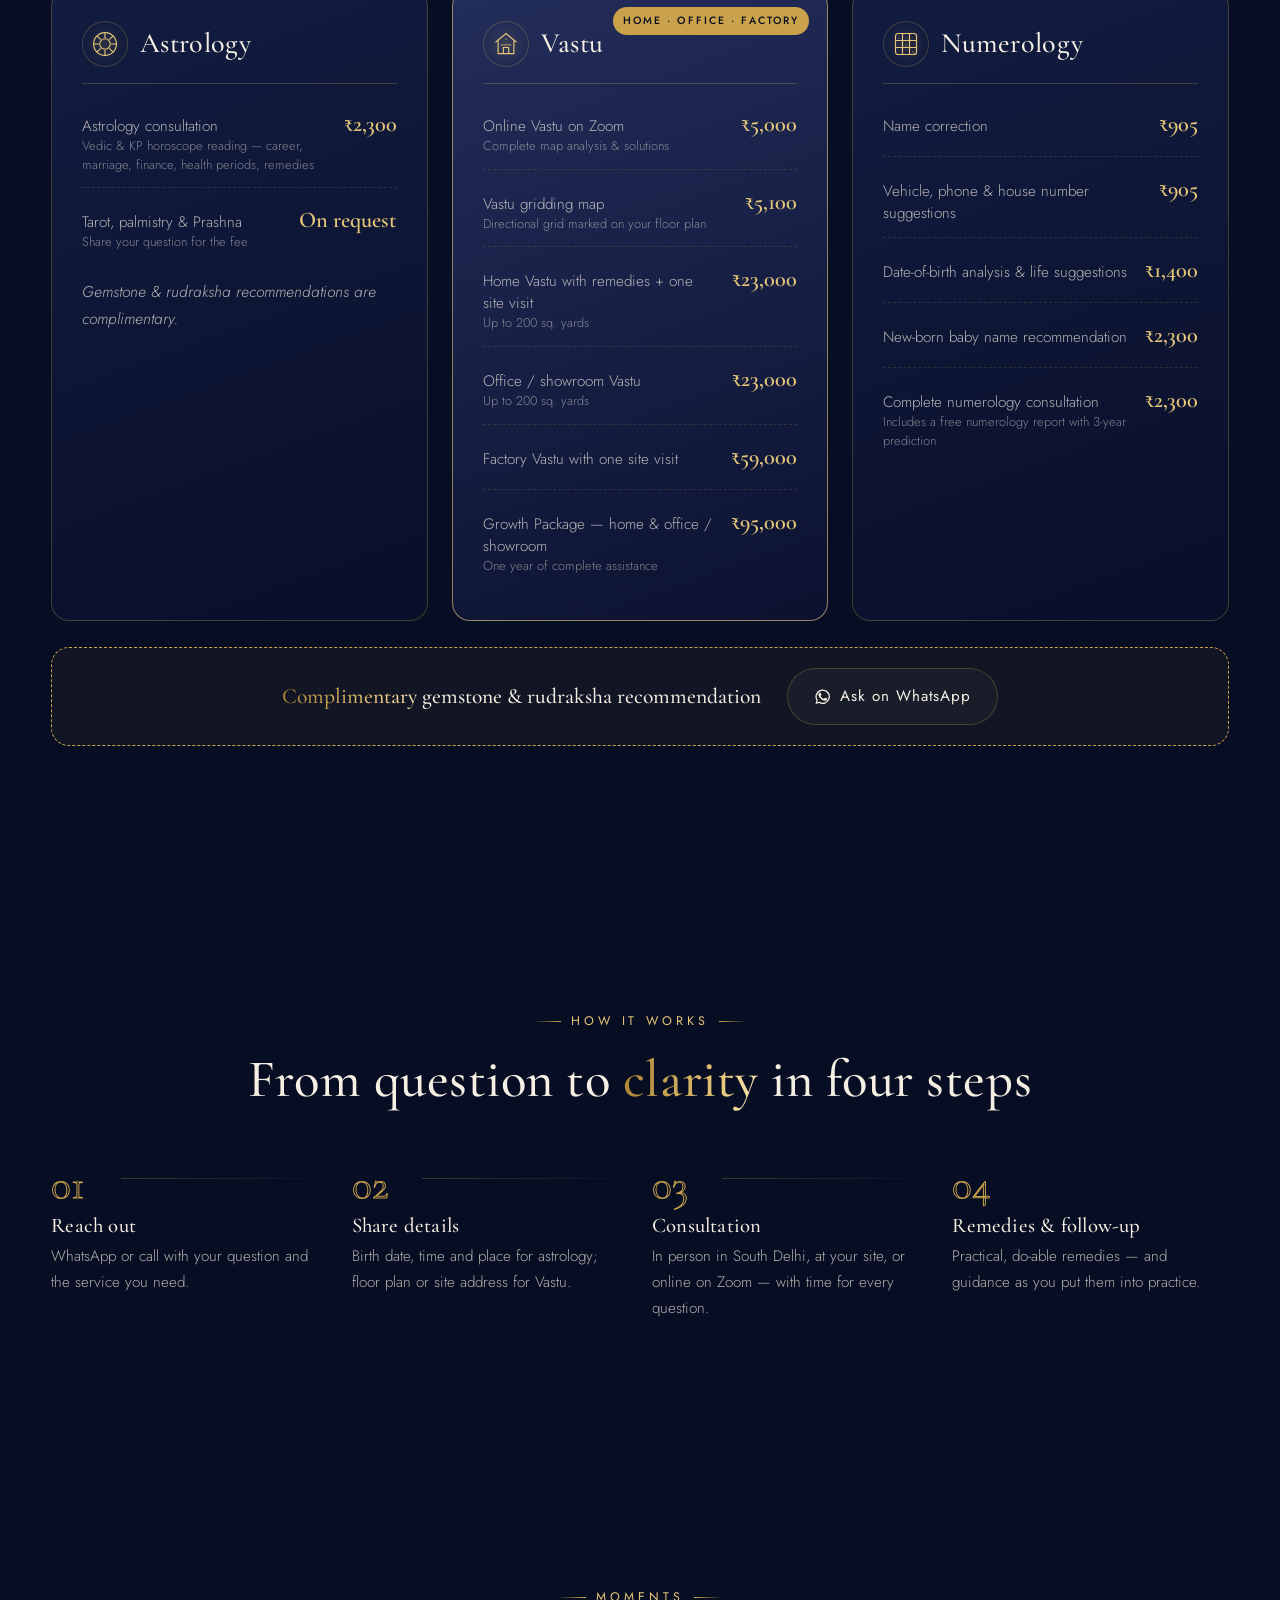
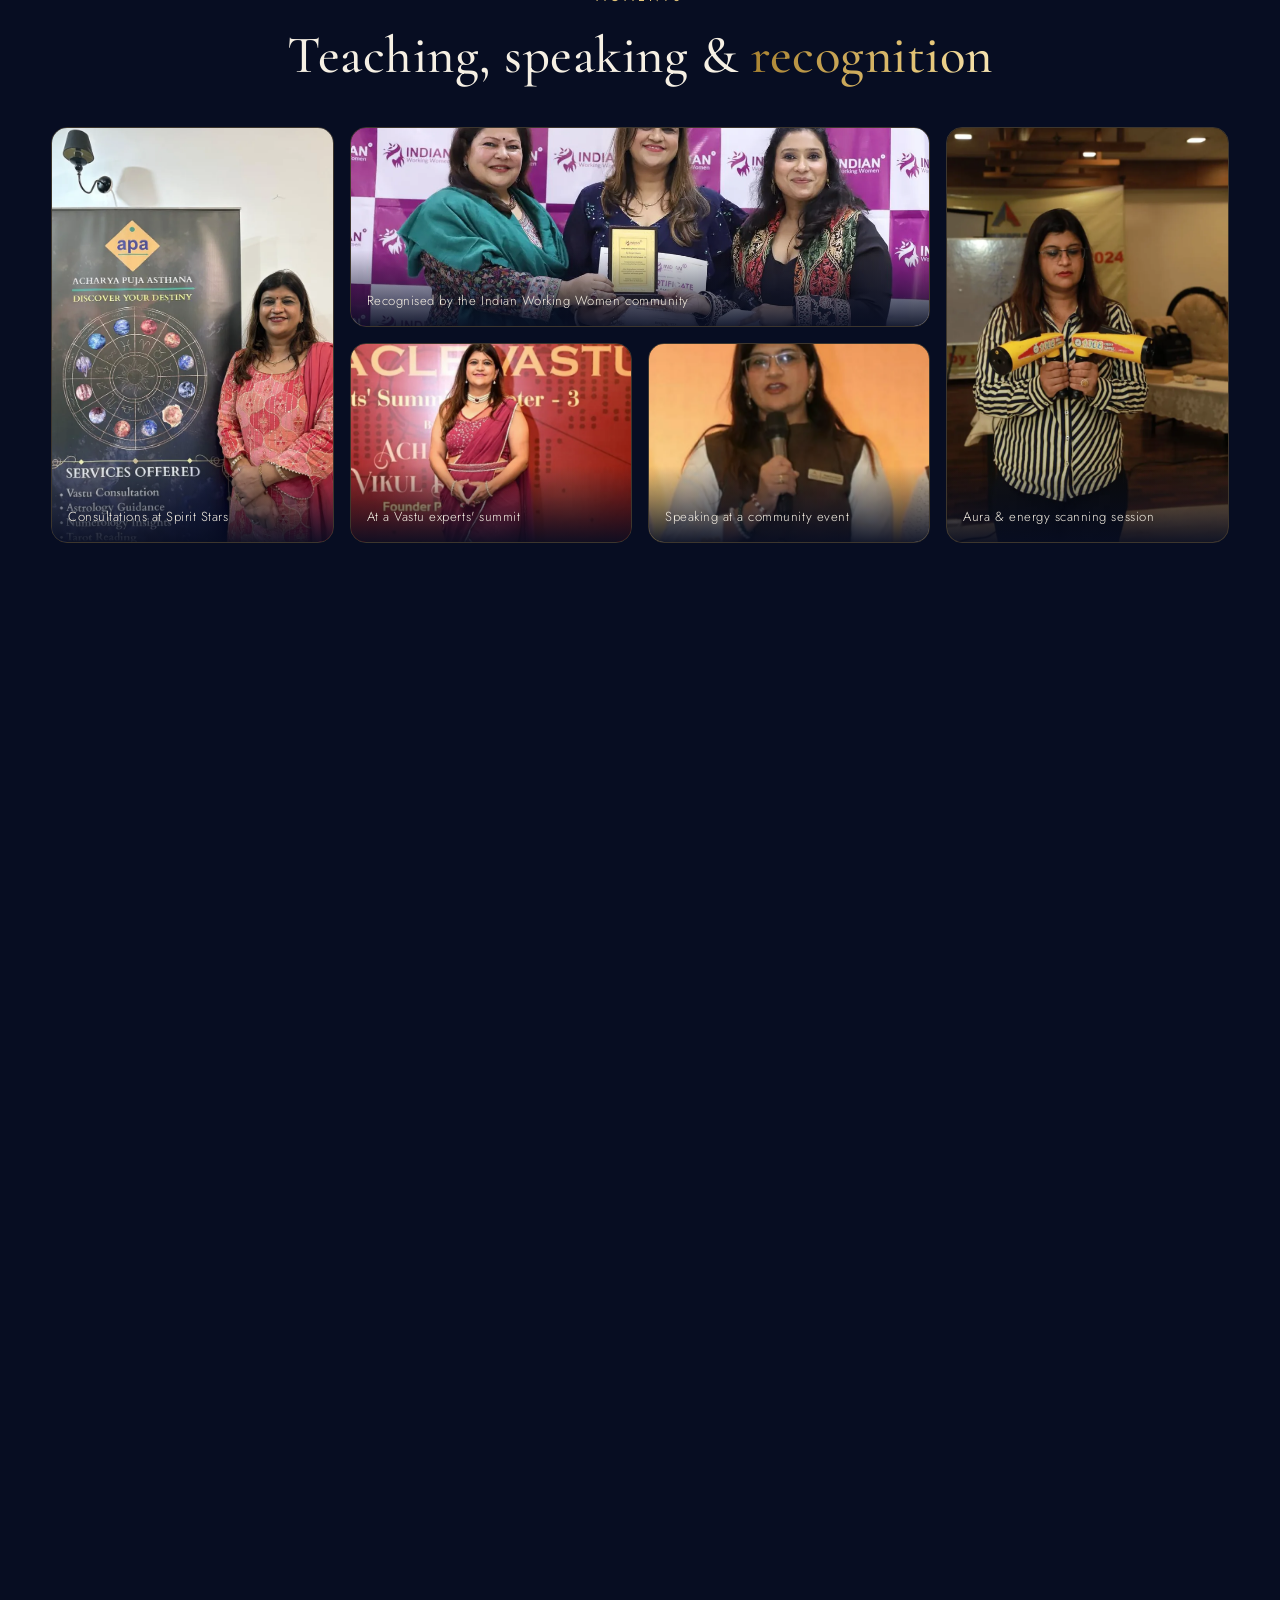
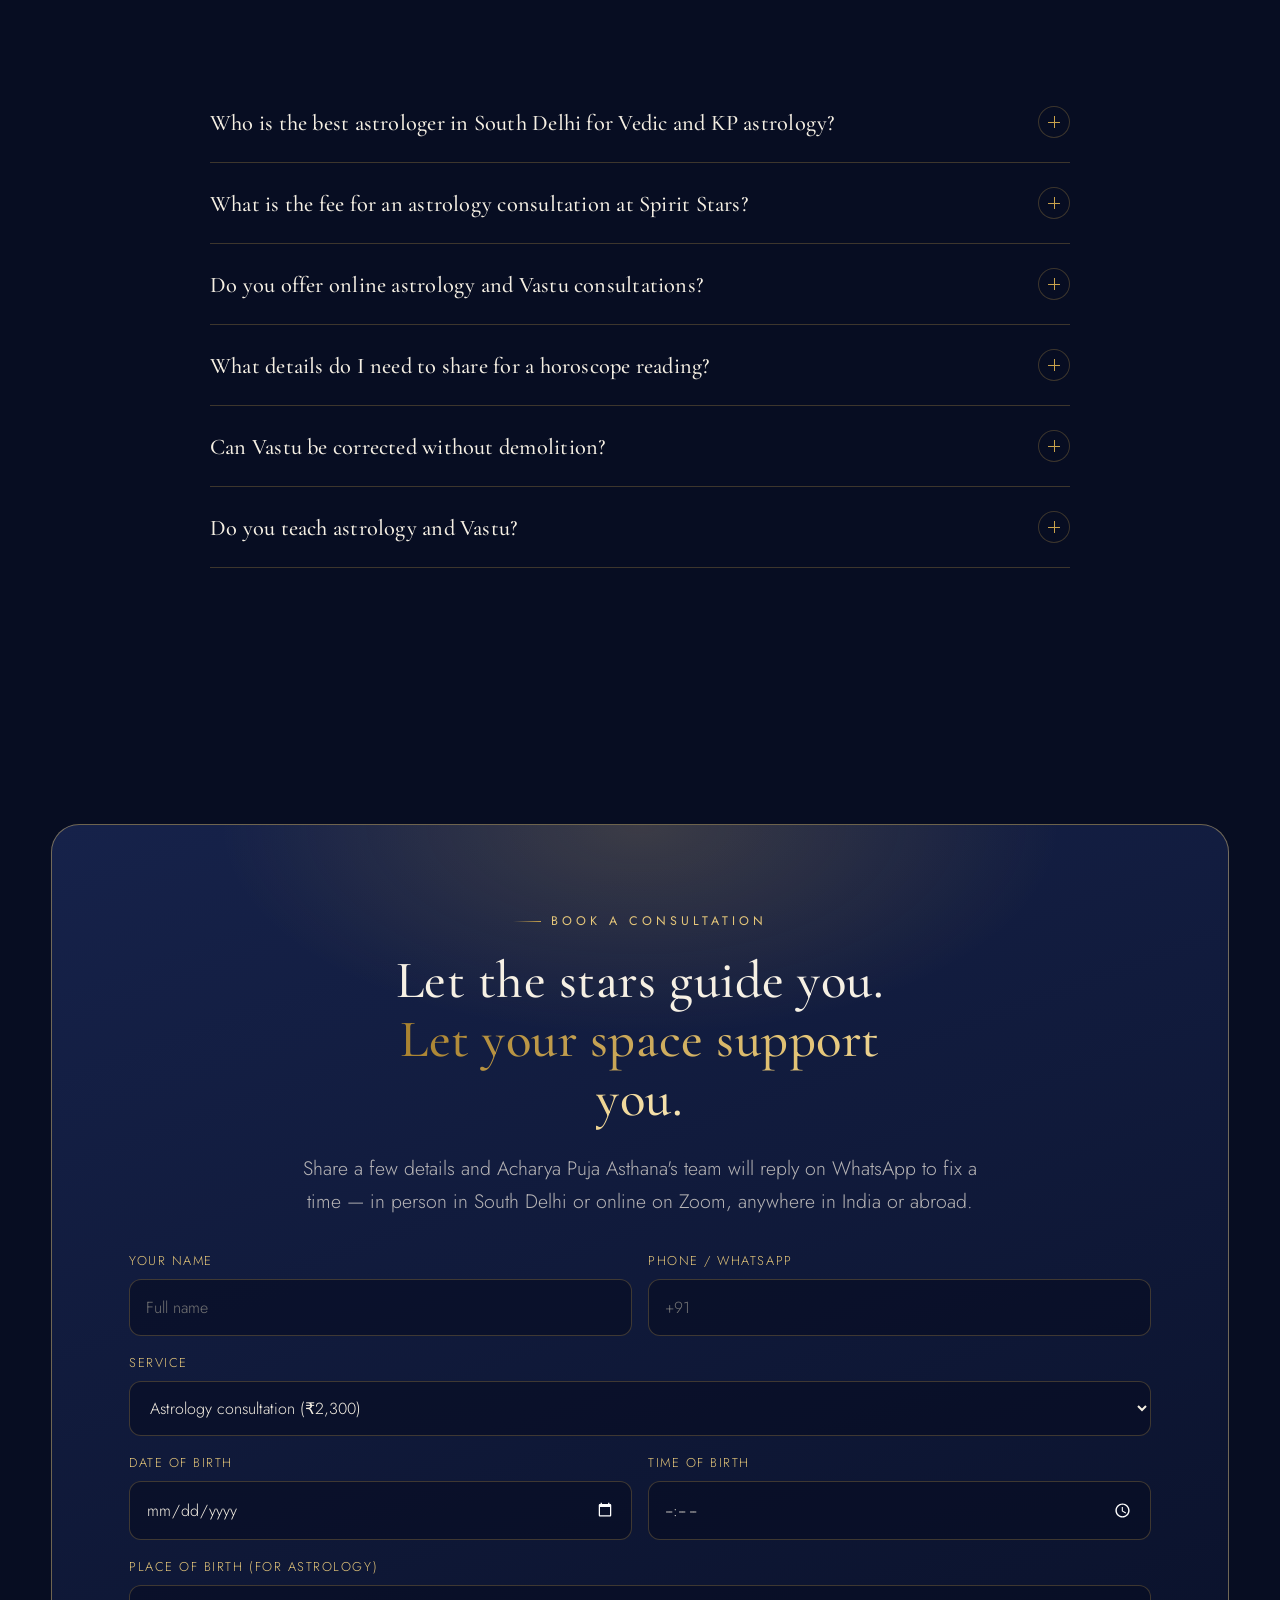
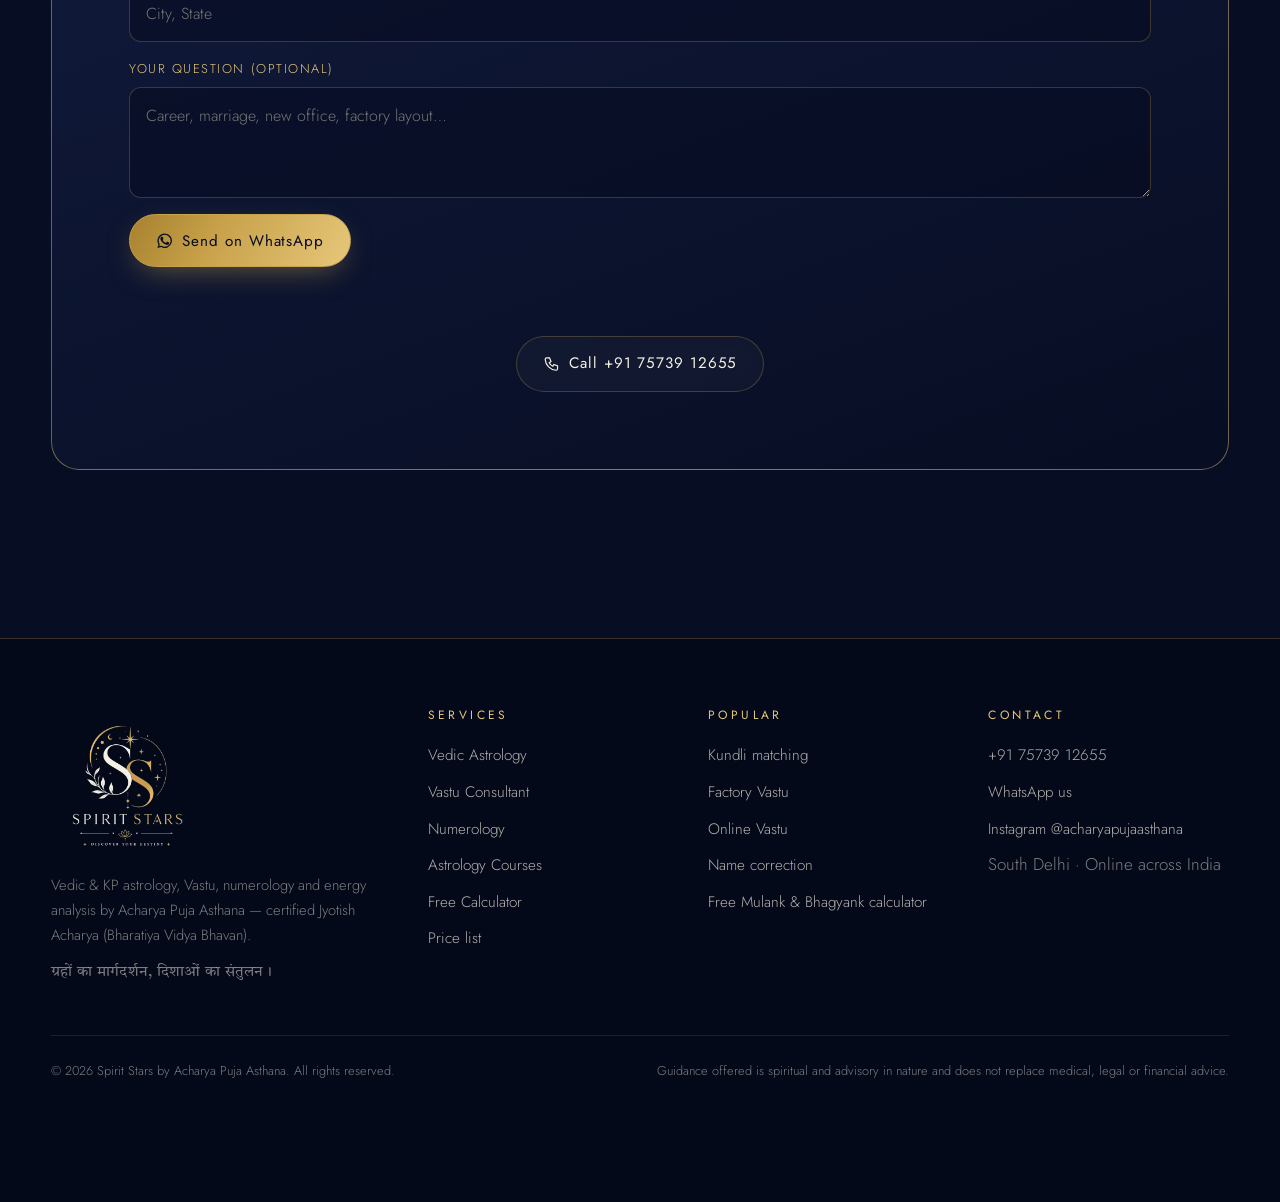
==== commit 68aec34b: "Fix unstyled calculator: cache-bust CSS/JS Browsers kept the previous style.css, so the calculator s" ====
--- a/index.html
+++ b/index.html
@@ -17,7 +17,7 @@
 <link rel="apple-touch-icon" href="assets/img/favicon-180.png">
 <link rel="preconnect" href="https://fonts.googleapis.com"><link rel="preconnect" href="https://fonts.gstatic.com" crossorigin>
 <link href="https://fonts.googleapis.com/css2?family=Cormorant+Garamond:ital,wght@0,400;0,500;0,600;1,400;1,500&family=Jost:wght@300;400;500&family=Tiro+Devanagari+Hindi&display=swap" rel="stylesheet">
-<link rel="stylesheet" href="assets/css/style.css">
+<link rel="stylesheet" href="assets/css/style.css?v=5fd42387">
 <!-- REMARKETING / ANALYTICS: paste the Google tag (GA4 + Google Ads) and Meta Pixel snippets here.
      main.js already fires 'whatsapp_click', 'call_click' and 'generate_lead' events once they exist. -->
 <script type="application/ld+json">{"@context": "https://schema.org", "@type": ["ProfessionalService", "LocalBusiness"], "@id": "https://utkarshkalra02.github.io/acharya-puja-asthana-website/#business", "name": "Spirit Stars", "alternateName": "Spirit Stars by Acharya Puja Asthana", "slogan": "Discover Your Destiny", "description": "Vedic & KP astrology, Vastu & Astro-Vastu consultation, numerology, tarot and aura scanning in South Delhi and online across India, by Acharya Puja Asthana.", "url": "https://utkarshkalra02.github.io/acharya-puja-asthana-website/", "logo": "https://utkarshkalra02.github.io/acharya-puja-asthana-website/assets/img/spirit-stars-logo.webp", "image": "https://utkarshkalra02.github.io/acharya-puja-asthana-website/assets/img/acharya-puja-asthana-portrait.jpg", "telephone": "+917573912655", "priceRange": "₹905 – ₹95,000", "currenciesAccepted": "INR", "address": {"@type": "PostalAddress", "addressLocality": "South Delhi", "addressRegion": "Delhi", "addressCountry": "IN"}, "areaServed": [{"@type": "Place", "name": "South Delhi"}, {"@type": "Place", "name": "Delhi NCR"}, {"@type": "Country", "name": "India"}], "sameAs": ["https://www.instagram.com/acharyapujaasthana/"], "founder": {"@type": "Person", "@id": "https://utkarshkalra02.github.io/acharya-puja-asthana-website/#acharya", "name": "Acharya Puja Asthana", "jobTitle": "Jyotish Acharya, Vastu & Astro-Vastu Consultant, Aura Scanning Analyst", "knowsAbout": ["Vedic astrology", "KP astrology", "Prashna Shastra", "Vastu Shastra", "Astro-Vastu", "Numerology", "Tarot", "Palmistry", "Aura scanning"], "hasCredential": {"@type": "EducationalOccupationalCredential", "credentialCategory": "Jyotish Acharya", "recognizedBy": {"@type": "Organization", "name": "Bharatiya Vidya Bhavan"}}, "sameAs": ["https://www.instagram.com/acharyapujaasthana/"]}, "knowsLanguage": ["en", "hi"]}</script>
@@ -176,5 +176,5 @@
 <p>Send your date, time and place of birth on WhatsApp and Acharya Puja Asthana will suggest what suits your chart — no charge.</p>
 <a class="btn btn-gold" data-wa="Namaste, I would like my free gemstone / rudraksha recommendation. My birth details are:" href="https://wa.me/917573912655"><svg viewBox="0 0 24 24" fill="currentColor" aria-hidden="true"><path d="M17.5 14.4c-.3-.1-1.7-.8-2-.9-.3-.1-.5-.1-.7.1-.2.3-.8.9-.9 1.1-.2.2-.3.2-.6.1-.3-.1-1.2-.5-2.4-1.5-.9-.8-1.5-1.8-1.6-2.1-.2-.3 0-.5.1-.6l.4-.5c.1-.2.2-.3.3-.5.1-.2 0-.4 0-.5l-.9-2.2c-.2-.6-.5-.5-.7-.5h-.6c-.2 0-.5.1-.8.4-.3.3-1 1-1 2.5s1.1 2.9 1.2 3.1c.1.2 2.1 3.2 5.1 4.5.7.3 1.3.5 1.7.6.7.2 1.4.2 1.9.1.6-.1 1.7-.7 2-1.4.2-.7.2-1.2.2-1.4-.1-.1-.3-.2-.6-.3zM12 2a10 10 0 0 0-8.6 15.1L2 22l5-1.3A10 10 0 1 0 12 2zm0 18.2c-1.5 0-3-.4-4.3-1.2l-.3-.2-3 .8.8-2.9-.2-.3A8.2 8.2 0 1 1 12 20.2z"/></svg> Get my recommendation</a>
 </div></div>
-<script src="assets/js/main.js" defer></script>
+<script src="assets/js/main.js?v=9c260535" defer></script>
 </body></html>
